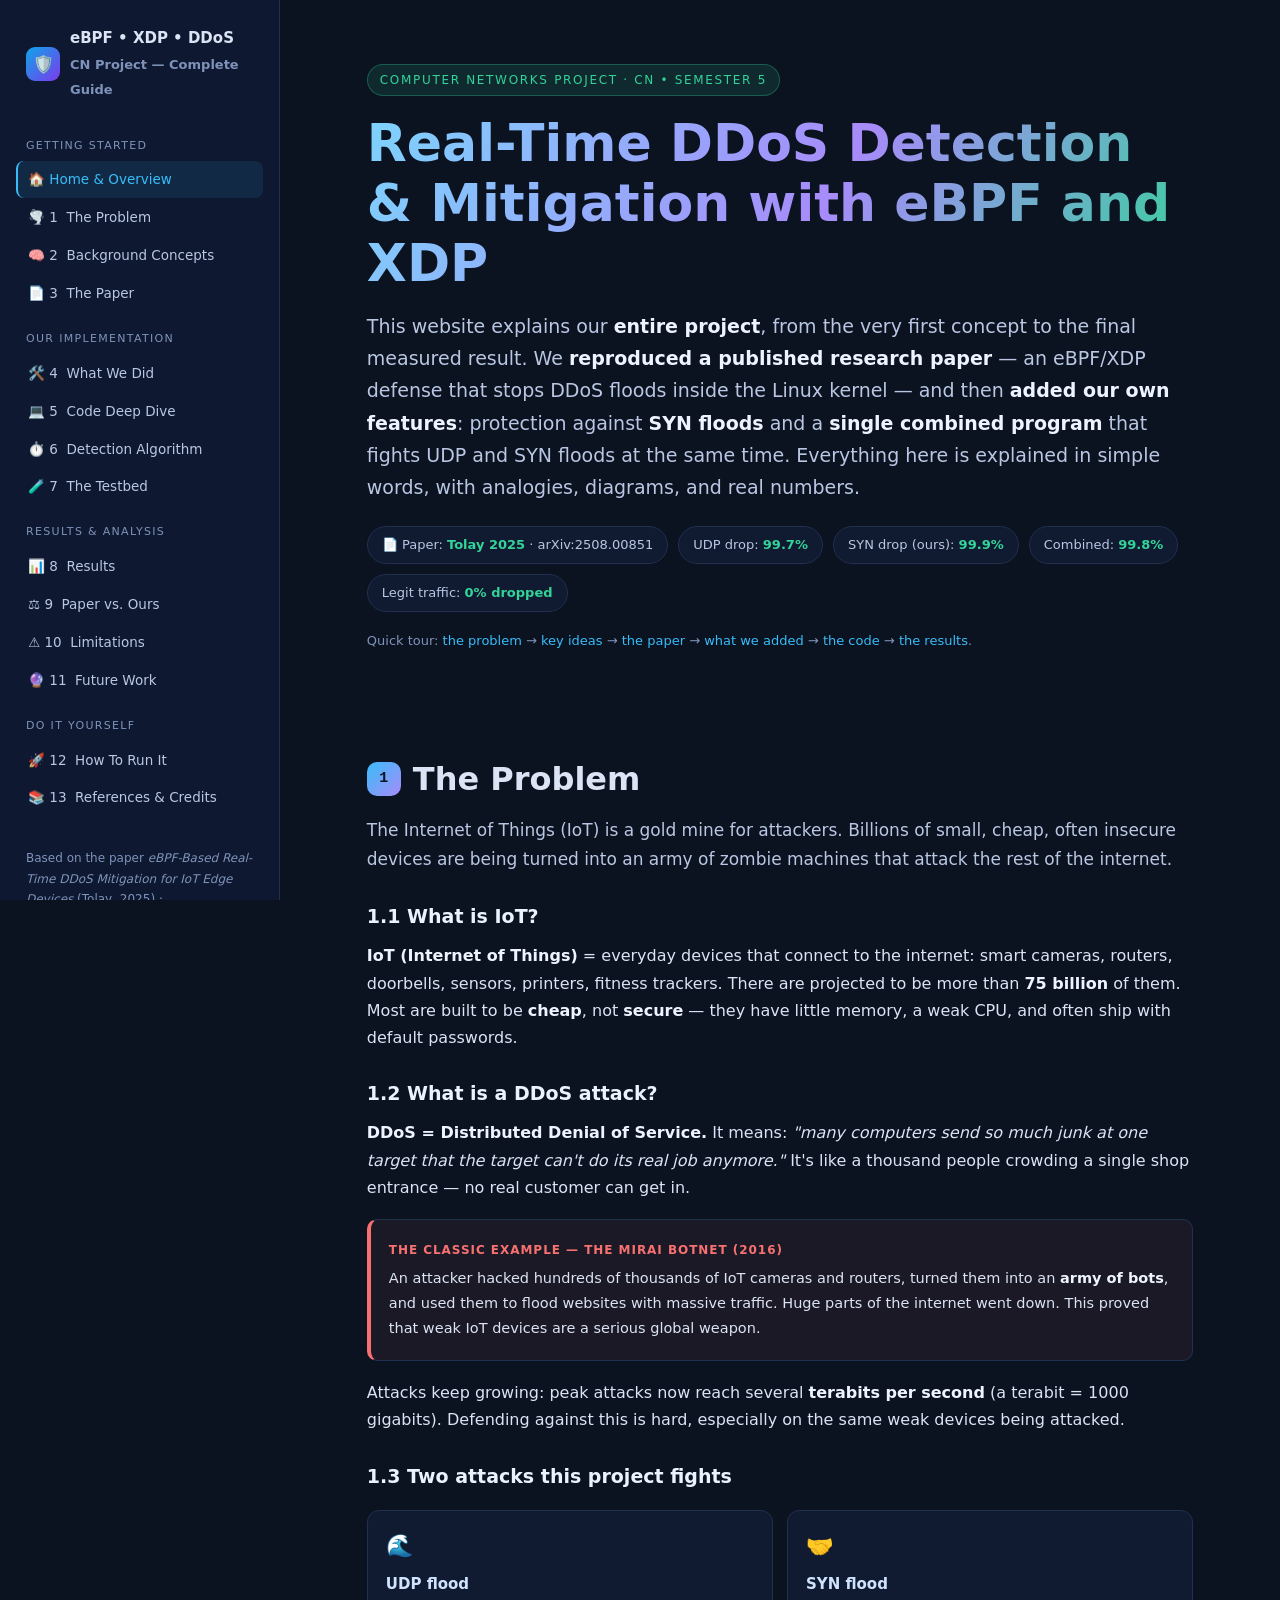
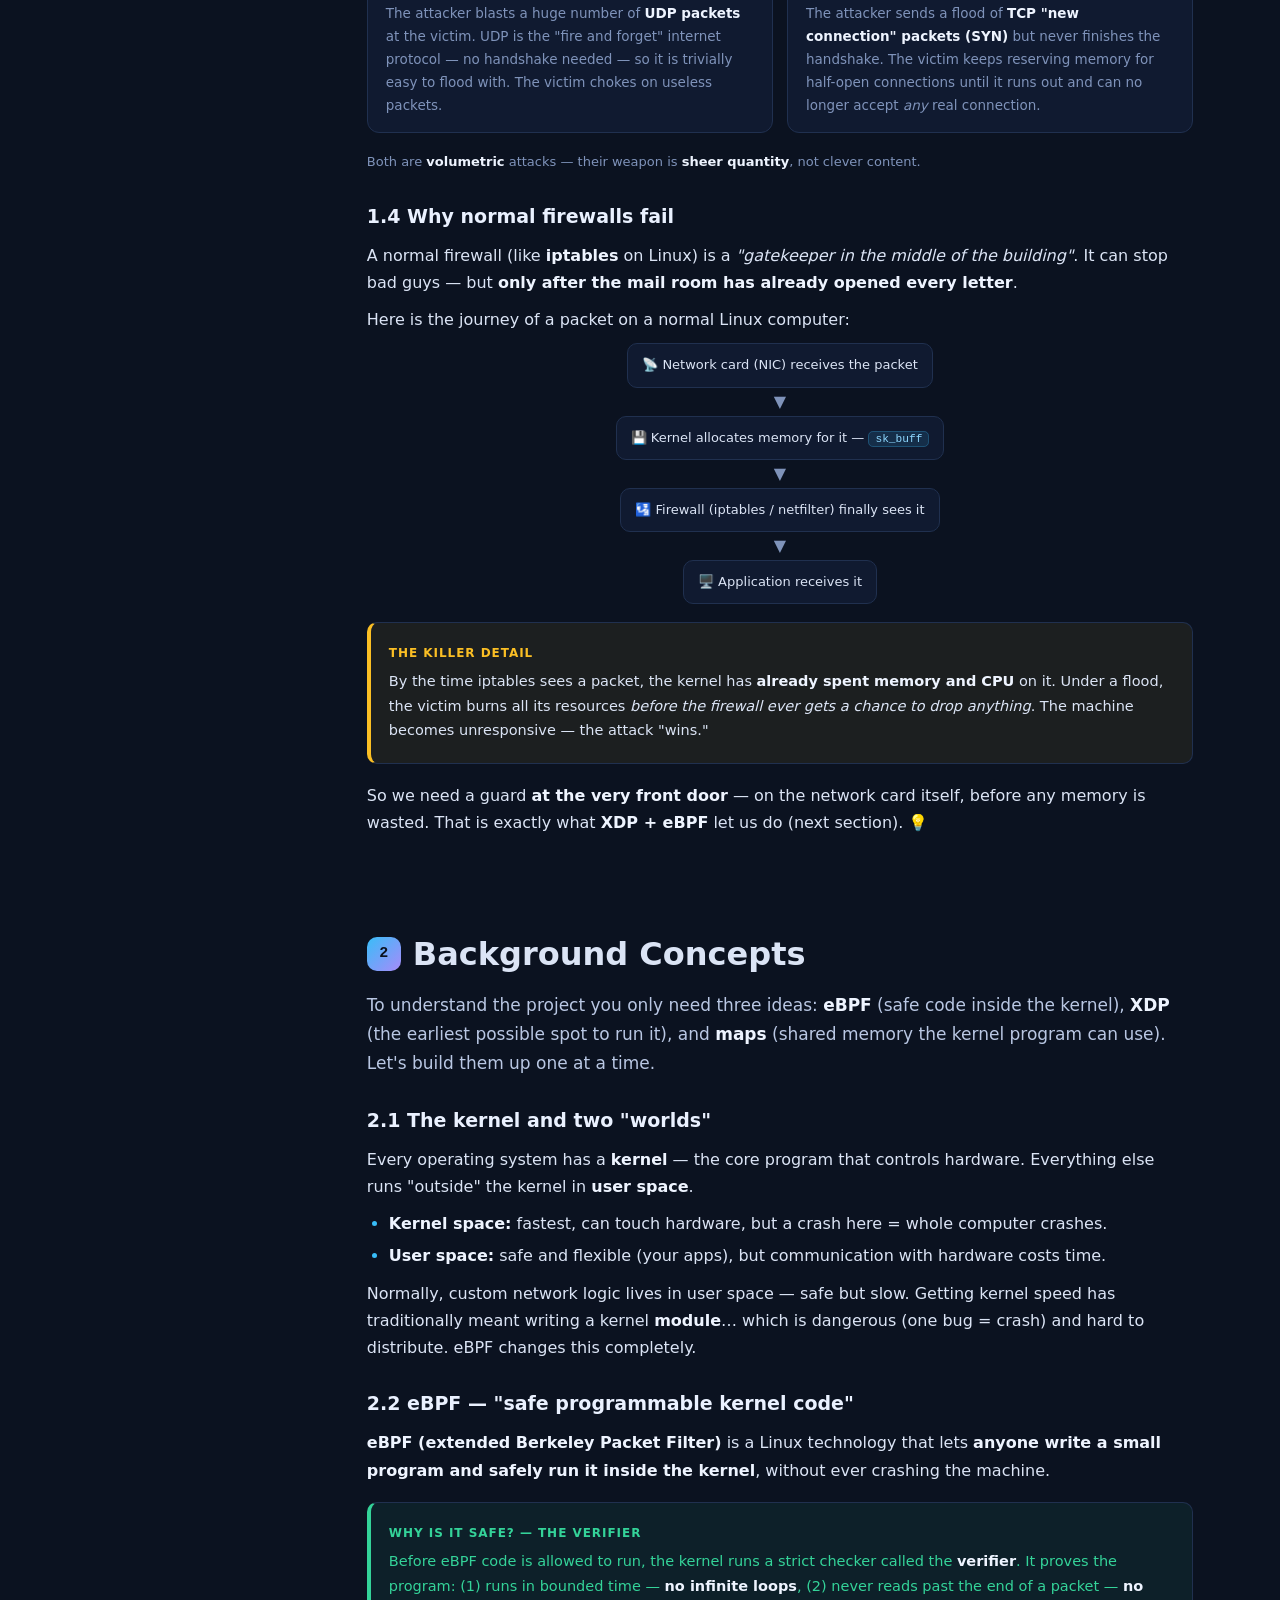
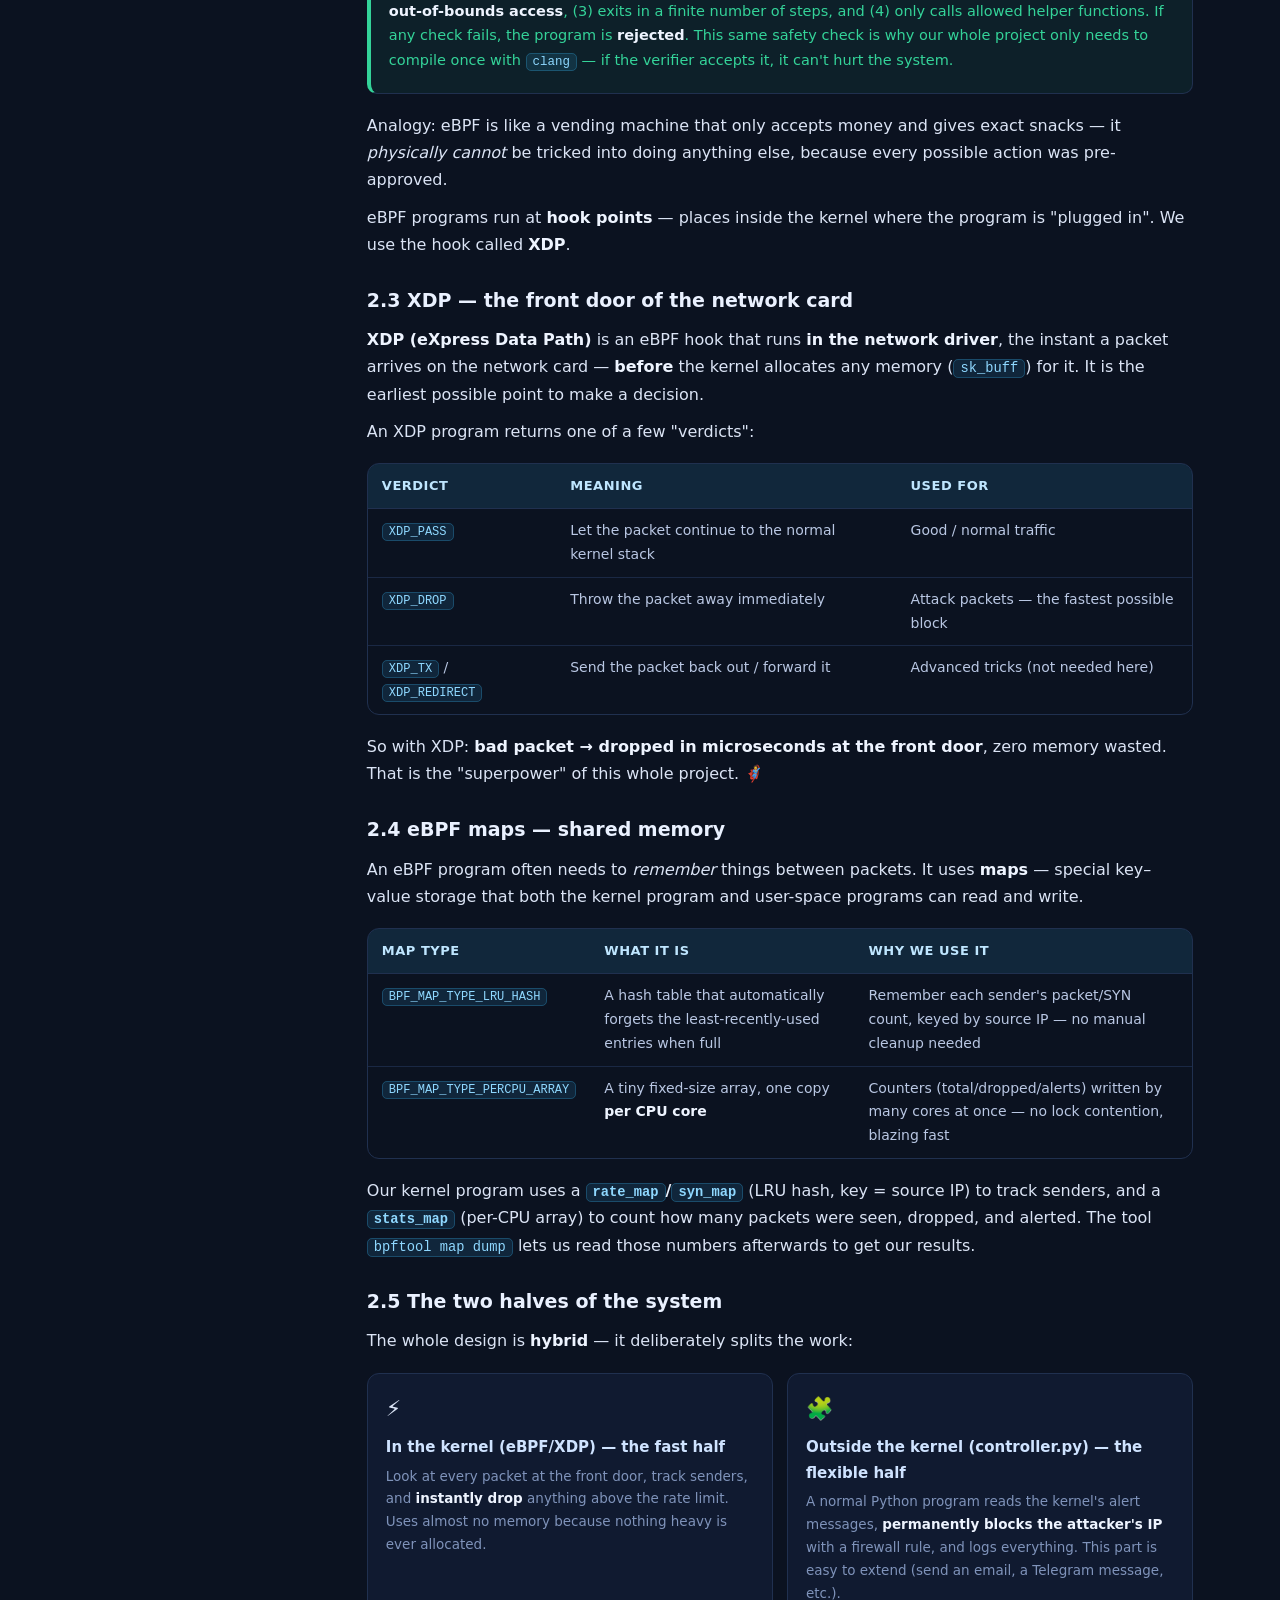
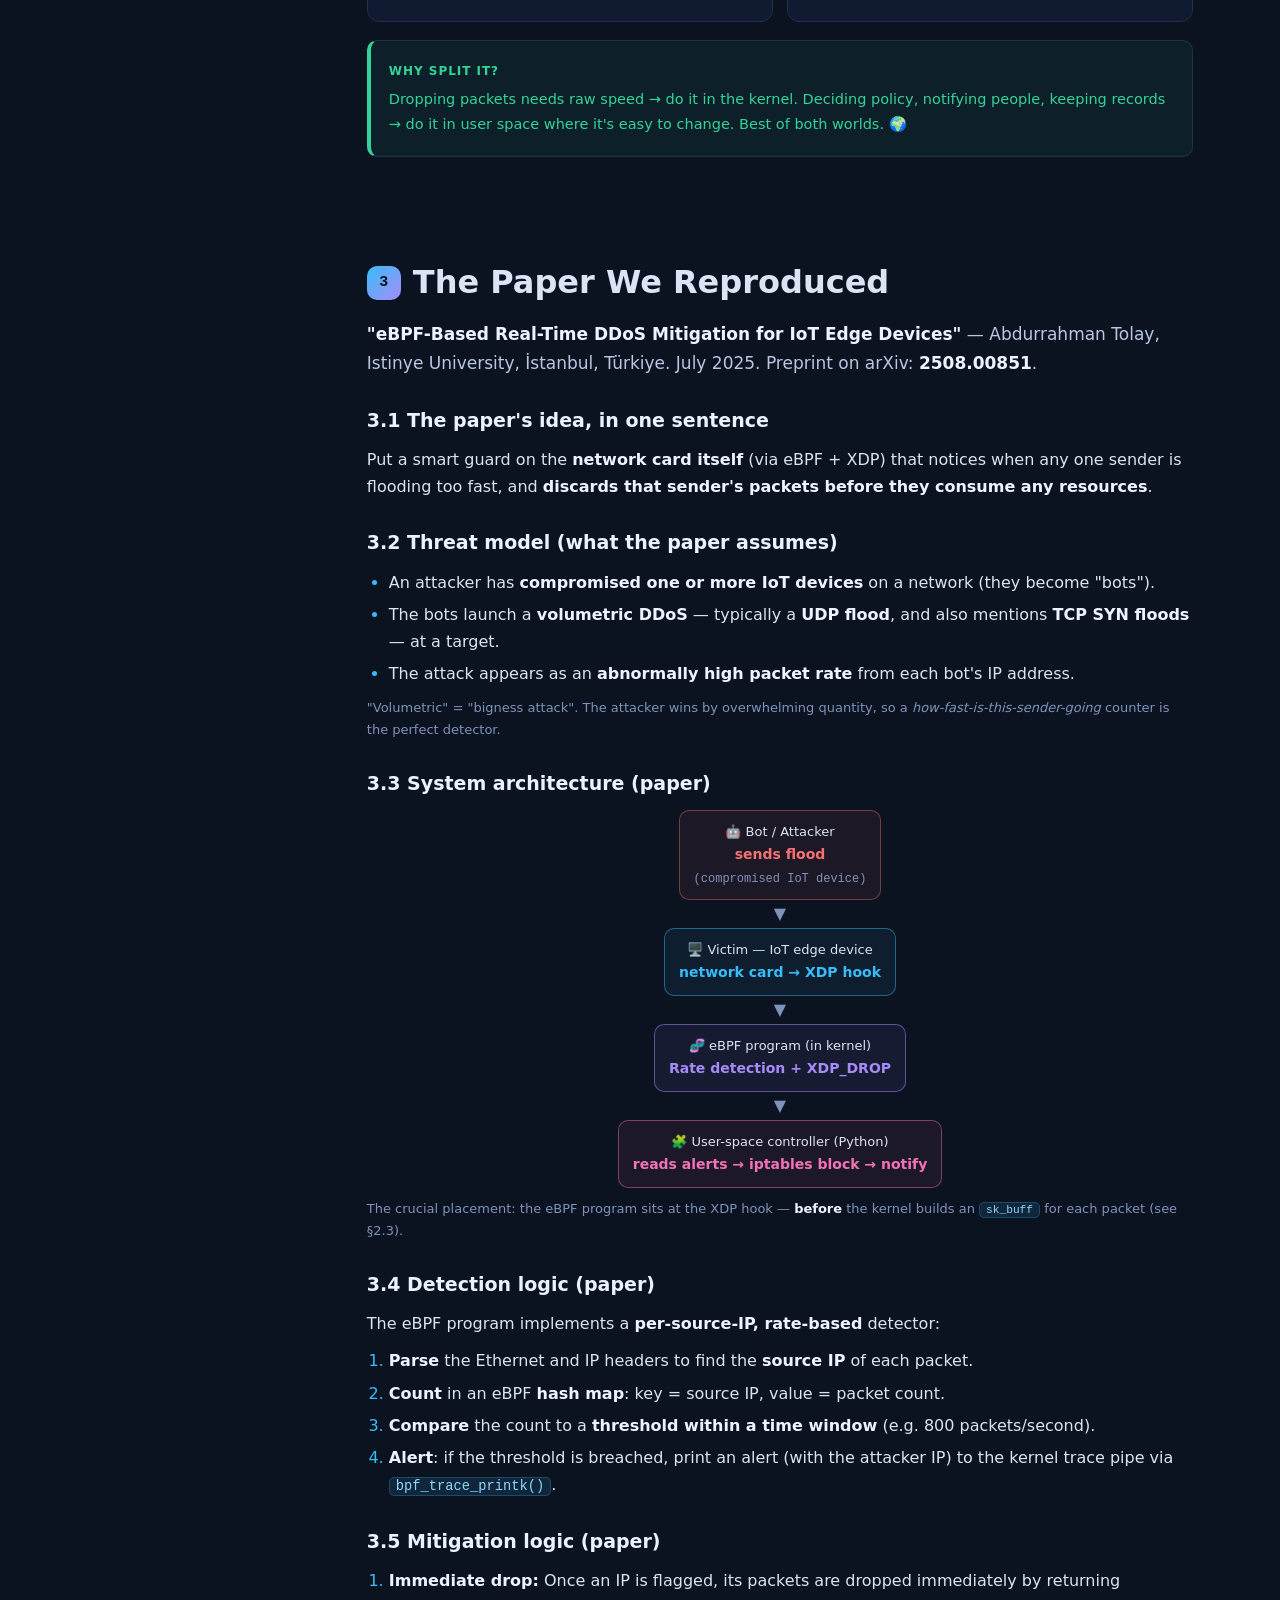
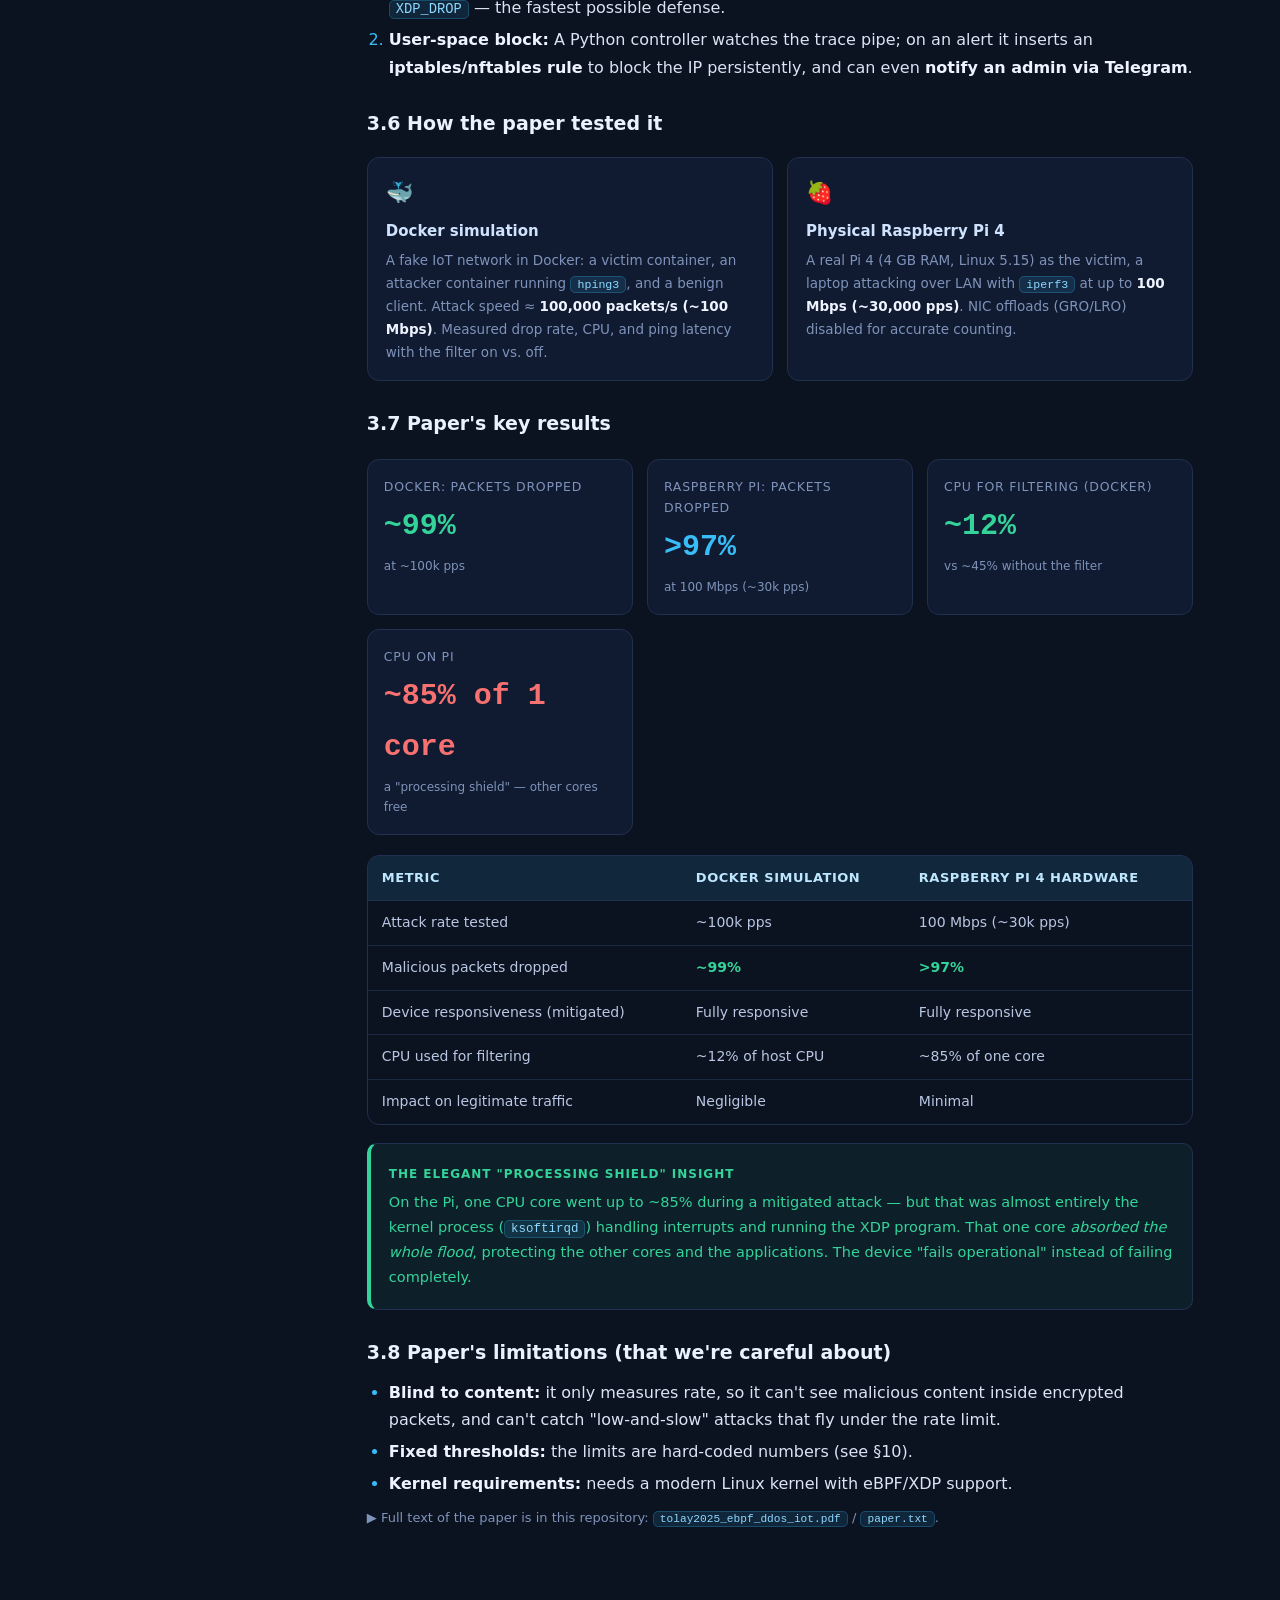
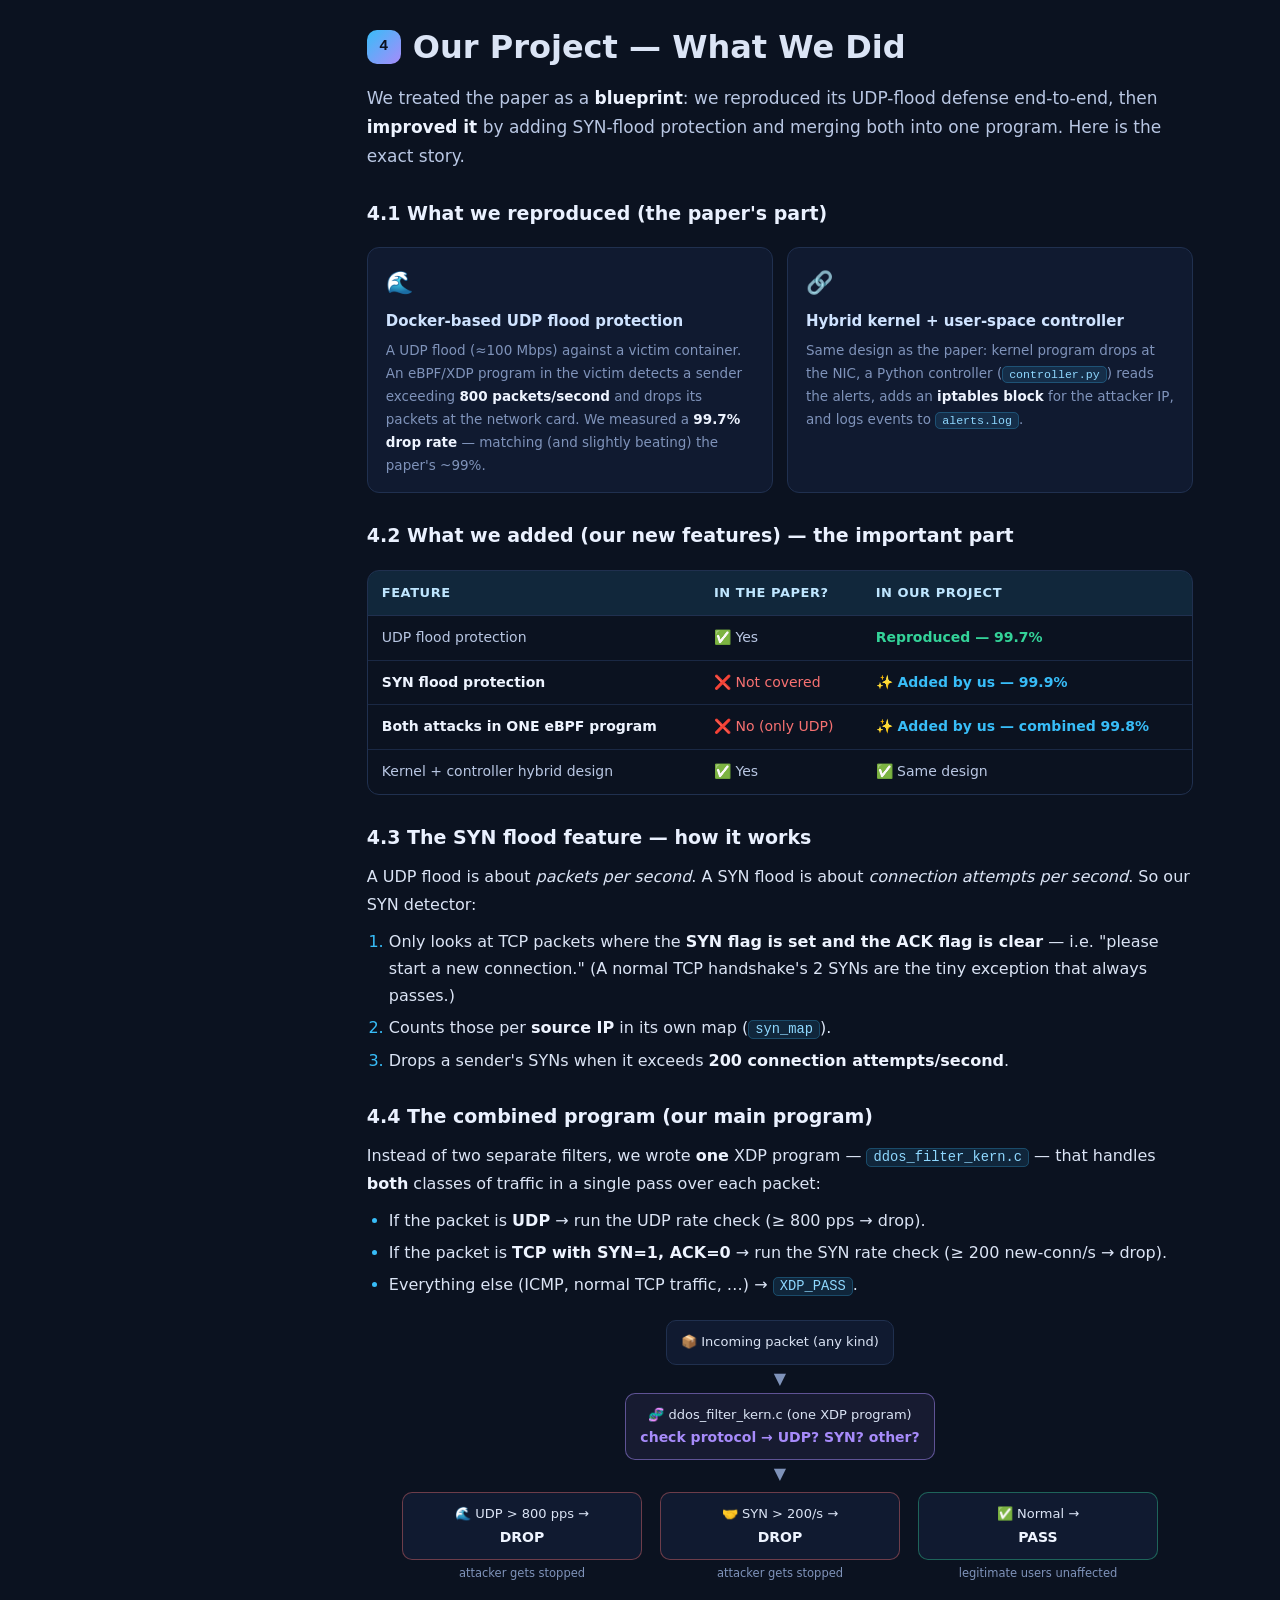
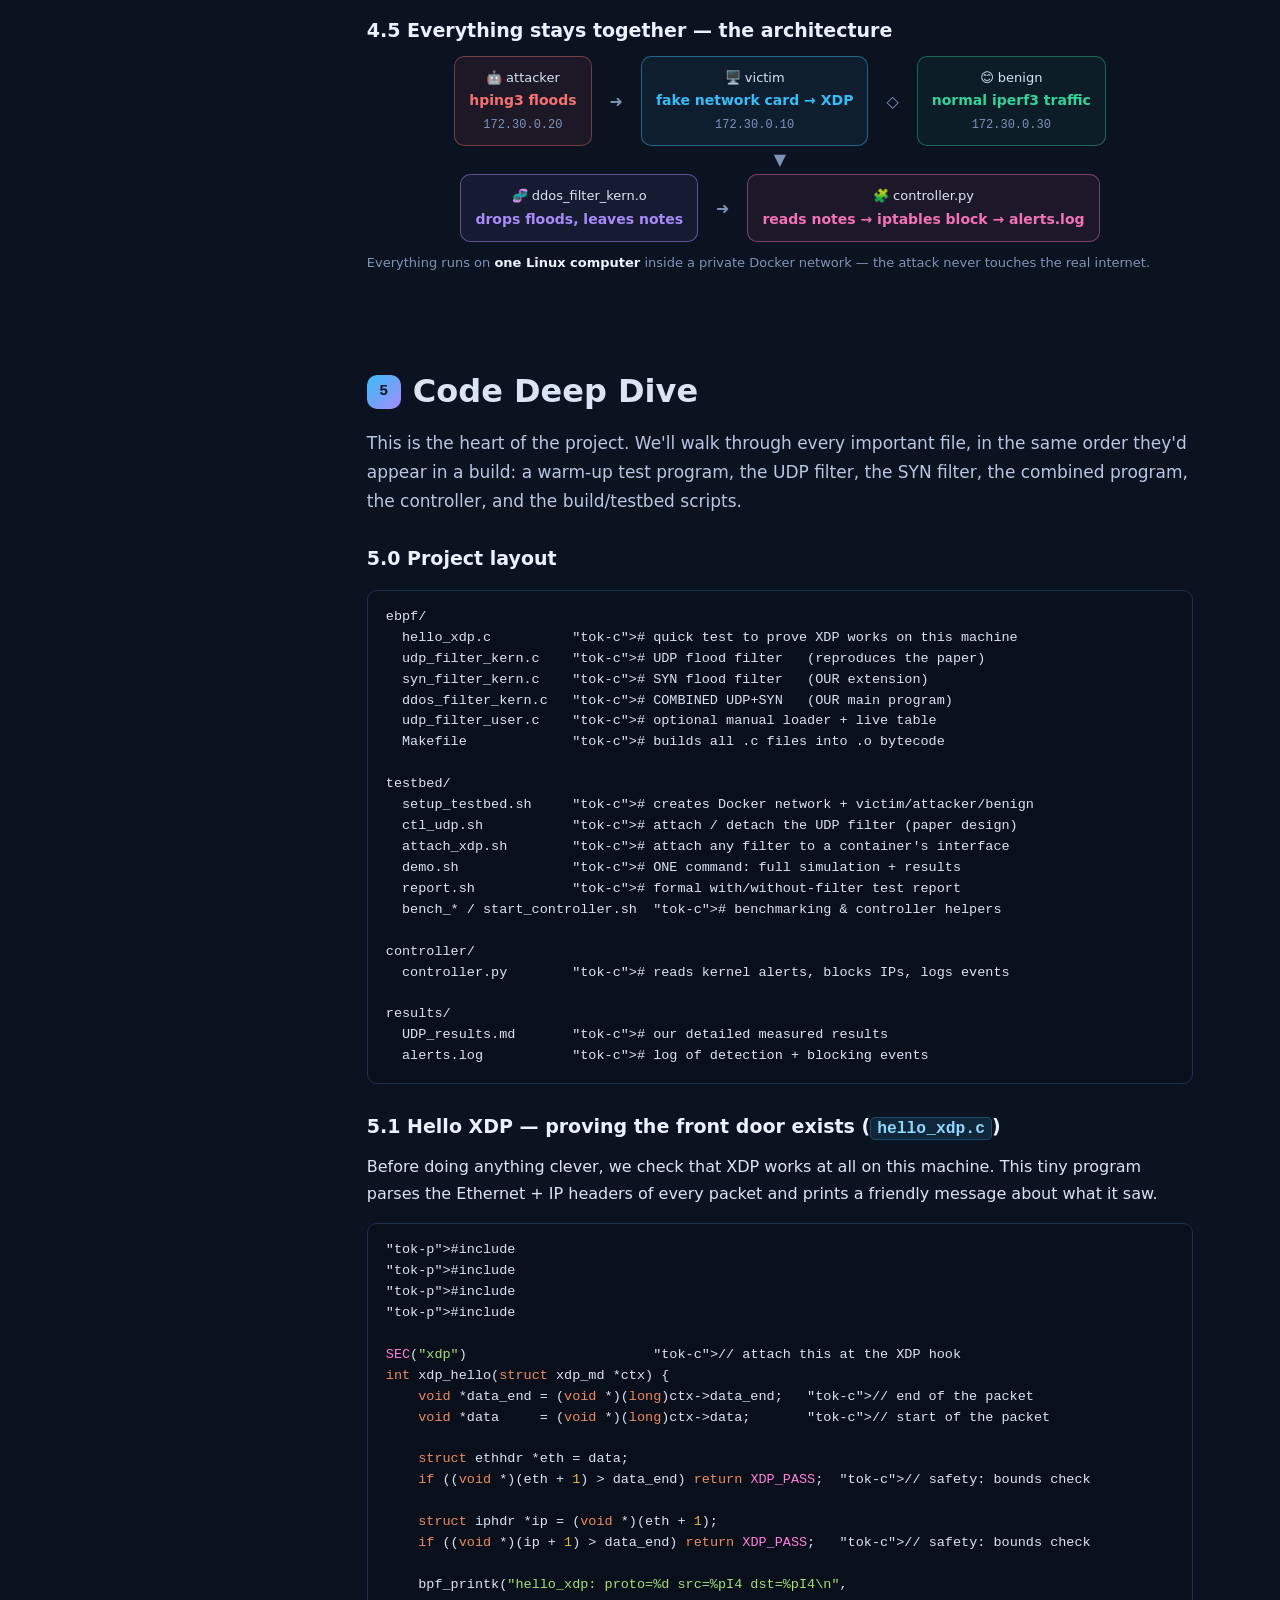
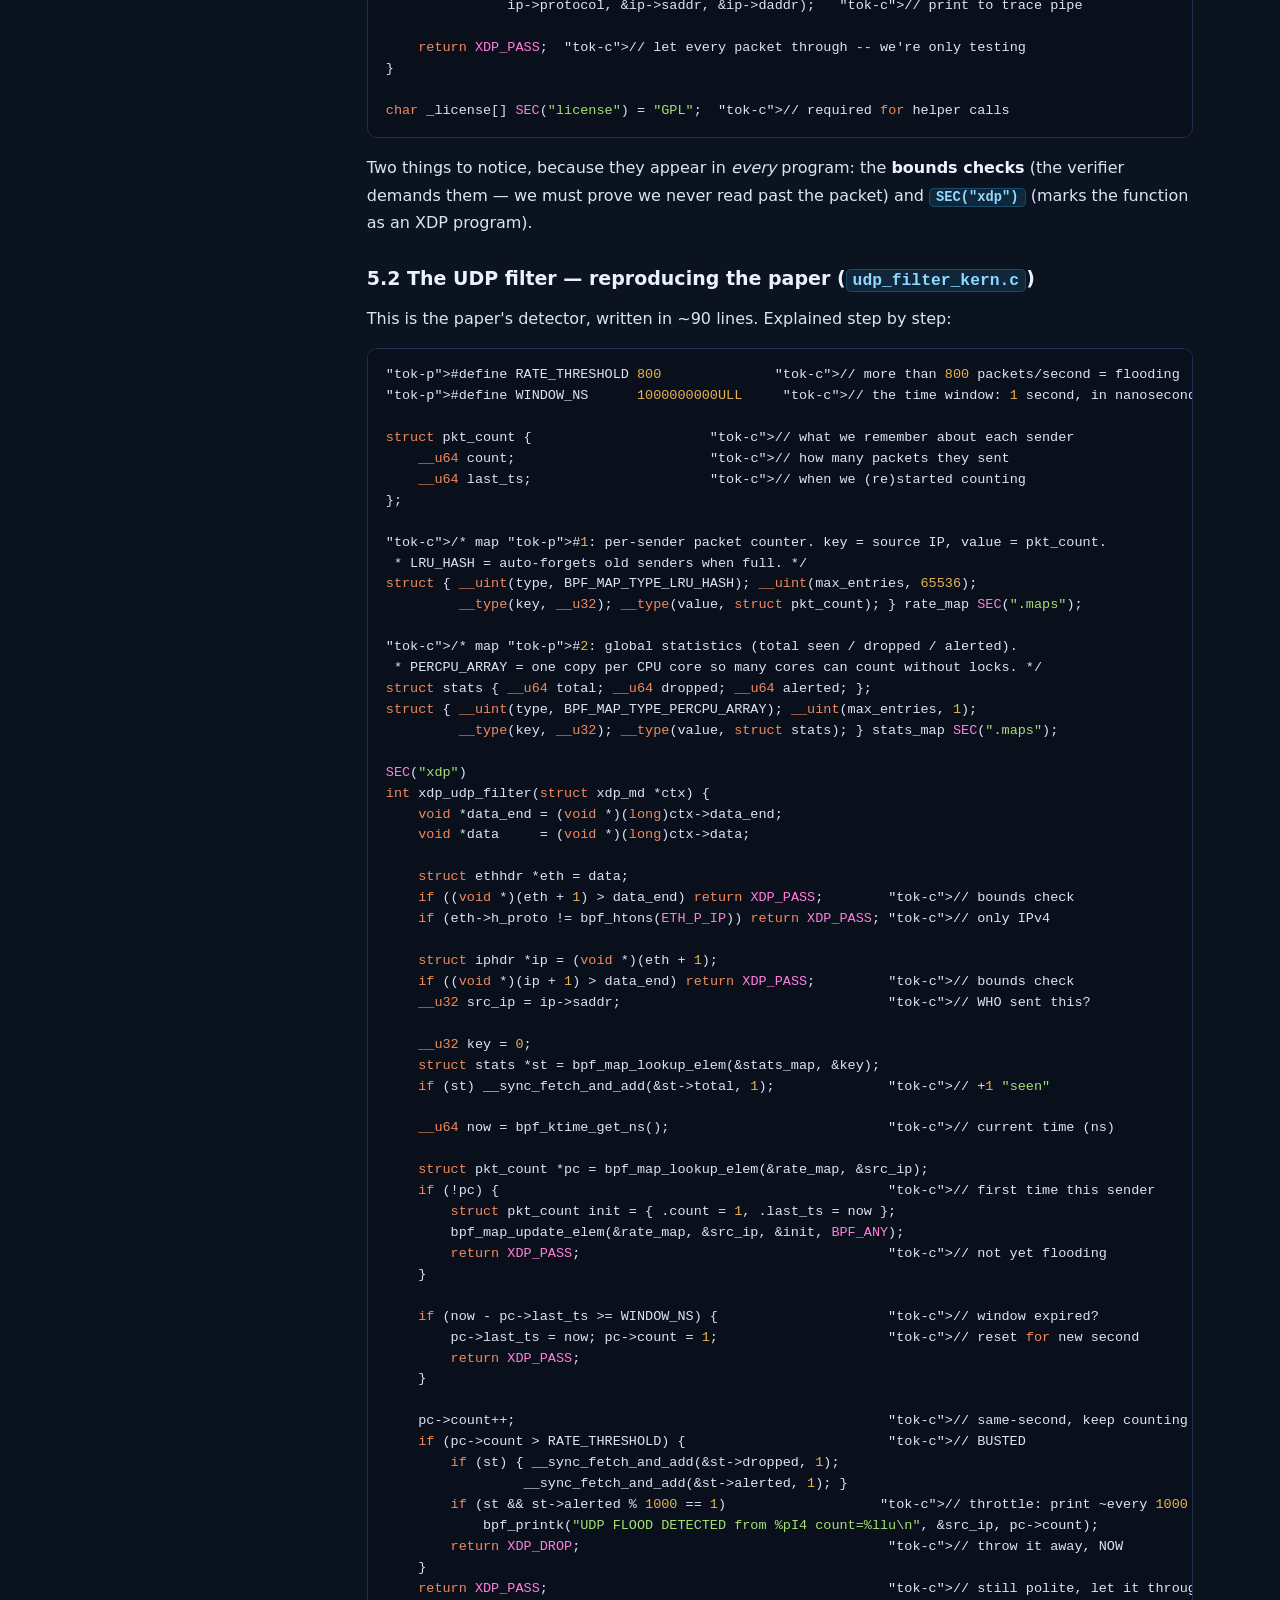
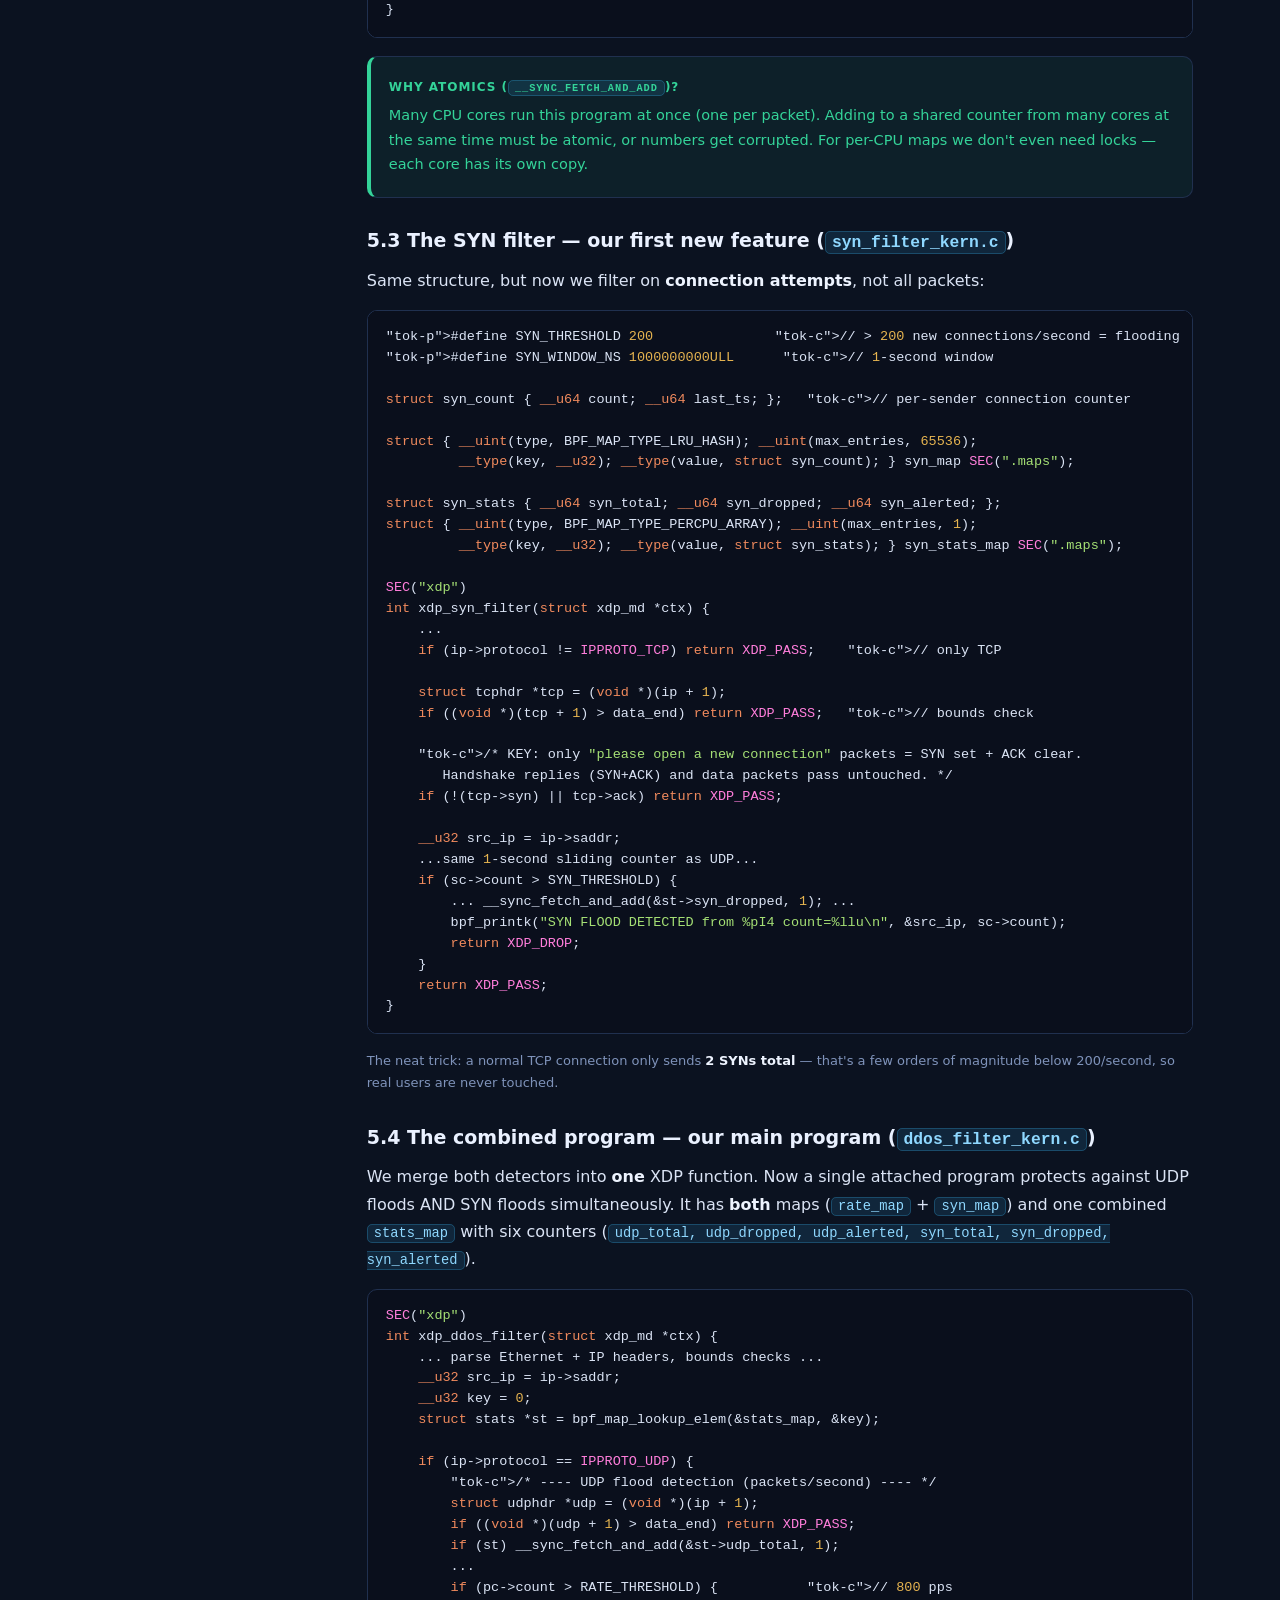
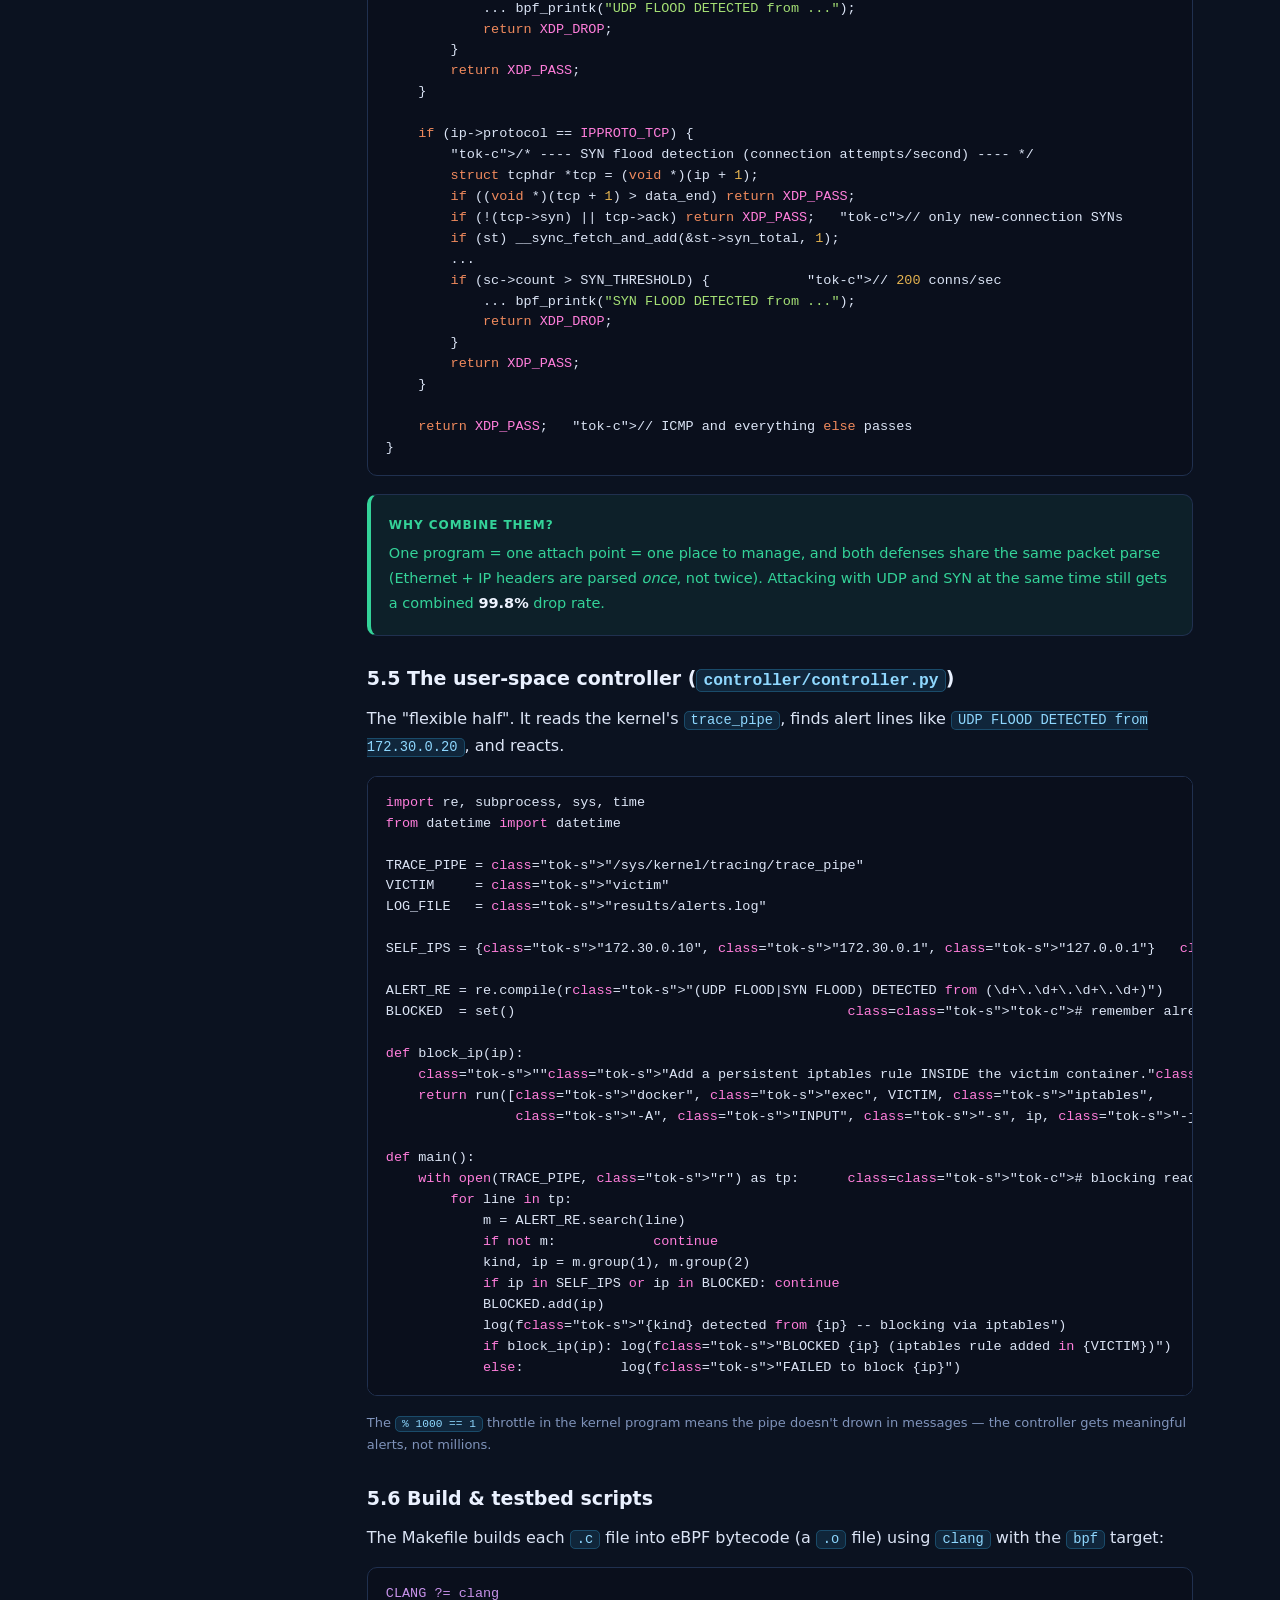
==== website/index.html @ b286d23b "Add complete project explanation website Static single-page site (website/) covering the paper (Tola" ====
<!DOCTYPE html>
<html lang="en">
<head>
<meta charset="UTF-8" />
<meta name="viewport" content="width=device-width, initial-scale=1.0" />
<title>eBPF/XDP Real-Time DDoS Detection &amp; Mitigation — Complete Project Guide</title>
<meta name="description" content="A complete, beginner-friendly guide to the eBPF/XDP DDoS mitigation project: the paper we reproduced (Tolay et al. 2025), the SYN-flood features we added, the code, the testbed, the results, and how to run it." />
<link rel="stylesheet" href="style.css" />
</head>
<body>

<div class="progress" id="progress"></div>
<button class="burger-btn" id="burger" aria-label="Toggle navigation">☰</button>

<div class="wrapper">

  <!-- ======================= SIDEBAR ======================= -->
  <aside class="sidebar" id="sidebar">
    <div class="brand">
      <span class="logo">🛡️</span>
      <span>eBPF • XDP • DDoS<br /><span class="small">CN Project — Complete Guide</span></span>
    </div>

    <div class="nav-group">Getting started</div>
    <nav>
      <a href="#home">🏠 Home &amp; Overview</a>
      <a href="#problem">🌪️ 1 &nbsp;The Problem</a>
      <a href="#concepts">🧠 2 &nbsp;Background Concepts</a>
      <a href="#paper">📄 3 &nbsp;The Paper</a>
    </nav>

    <div class="nav-group">Our implementation</div>
    <nav>
      <a href="#our-project">🛠️ 4 &nbsp;What We Did</a>
      <a href="#code">💻 5 &nbsp;Code Deep Dive</a>
      <a href="#algorithm">⏱️ 6 &nbsp;Detection Algorithm</a>
      <a href="#testbed">🧪 7 &nbsp;The Testbed</a>
    </nav>

    <div class="nav-group">Results &amp; analysis</div>
    <nav>
      <a href="#results">📊 8 &nbsp;Results</a>
      <a href="#comparison">⚖️ 9 &nbsp;Paper vs. Ours</a>
      <a href="#limits">⚠️ 10 &nbsp;Limitations</a>
      <a href="#future">🔮 11 &nbsp;Future Work</a>
    </nav>

    <div class="nav-group">Do it yourself</div>
    <nav>
      <a href="#howto">🚀 12 &nbsp;How To Run It</a>
      <a href="#references">📚 13 &nbsp;References &amp; Credits</a>
    </nav>

    <div class="foot">
      Based on the paper <i>eBPF-Based Real-Time DDoS Mitigation for IoT Edge Devices</i> (Tolay, 2025) ·
      arXiv:2508.00851
    </div>
  </aside>

  <!-- ======================= CONTENT ======================= -->
  <main class="content">

    <!-- ===================== HOME ===================== -->
    <section id="home" class="hero">
      <span class="kicker">Computer Networks Project · CN • Semester 5</span>
      <h1>Real-Time DDoS Detection &amp; Mitigation with eBPF and XDP</h1>
      <p class="sub">
        This website explains our <b>entire project</b>, from the very first concept to the final measured
        result. We <b>reproduced a published research paper</b> — an eBPF/XDP defense that stops DDoS
        floods inside the Linux kernel — and then <b>added our own features</b>: protection against
        <b>SYN floods</b> and a <b>single combined program</b> that fights UDP and SYN floods at the same time.
        Everything here is explained in simple words, with analogies, diagrams, and real numbers.
      </p>
      <div class="badges">
        <span class="badge">📄 Paper: <b>Tolay 2025</b> · arXiv:2508.00851</span>
        <span class="badge">UDP drop: <b>99.7%</b></span>
        <span class="badge">SYN drop (ours): <b>99.9%</b></span>
        <span class="badge">Combined: <b>99.8%</b></span>
        <span class="badge">Legit traffic: <b>0% dropped</b></span>
      </div>
      <p class="small" style="margin-top:18px">
        Quick tour: <a href="#problem">the problem</a> → <a href="#concepts">key ideas</a> →
        <a href="#paper">the paper</a> → <a href="#our-project">what we added</a> →
        <a href="#code">the code</a> → <a href="#results">the results</a>.
      </p>
    </section>

    <!-- ===================== 1. THE PROBLEM ===================== -->
    <section id="problem">
      <h2><span class="num">1</span> The Problem</h2>
      <p class="lead">
        The Internet of Things (IoT) is a gold mine for attackers. Billions of small, cheap, often insecure
        devices are being turned into an army of zombie machines that attack the rest of the internet.
      </p>

      <h3>1.1 What is IoT?</h3>
      <p>
        <b>IoT (Internet of Things)</b> = everyday devices that connect to the internet: smart cameras,
        routers, doorbells, sensors, printers, fitness trackers. There are projected to be more than
        <b>75&nbsp;billion</b> of them. Most are built to be <b>cheap</b>, not <b>secure</b> — they have
        little memory, a weak CPU, and often ship with default passwords.
      </p>

      <h3>1.2 What is a DDoS attack?</h3>
      <p>
        <b>DDoS = Distributed Denial of Service.</b> It means: <i>"many computers send so much junk at one
        target that the target can't do its real job anymore."</i> It's like a thousand people crowding a
        single shop entrance — no real customer can get in.
      </p>
      <div class="callout danger">
        <p class="tag"><span>The classic example — the Mirai botnet (2016)</span></p>
        <p>
          An attacker hacked hundreds of thousands of IoT cameras and routers, turned them into an
          <b>army of bots</b>, and used them to flood websites with massive traffic. Huge parts of the
          internet went down. This proved that weak IoT devices are a serious global weapon.
        </p>
      </div>
      <p>
        Attacks keep growing: peak attacks now reach several <b>terabits per second</b> (a terabit =
        1000 gigabits). Defending against this is hard, especially on the same weak devices being attacked.
      </p>

      <h3>1.3 Two attacks this project fights</h3>
      <div class="cards">
        <div class="card">
          <div class="icon">🌊</div>
          <h4>UDP flood</h4>
          <p>
            The attacker blasts a huge number of <b>UDP packets</b> at the victim. UDP is the "fire and
            forget" internet protocol — no handshake needed — so it is trivially easy to flood with.
            The victim chokes on useless packets.
          </p>
        </div>
        <div class="card">
          <div class="icon">🤝</div>
          <h4>SYN flood</h4>
          <p>
            The attacker sends a flood of <b>TCP "new connection" packets (SYN)</b> but never finishes the
            handshake. The victim keeps reserving memory for half-open connections until it runs out and
            can no longer accept <i>any</i> real connection.
          </p>
        </div>
      </div>
      <p class="small">
        Both are <b>volumetric</b> attacks — their weapon is <b>sheer quantity</b>, not clever content.
      </p>

      <h3>1.4 Why normal firewalls fail</h3>
      <p>
        A normal firewall (like <b>iptables</b> on Linux) is a <i>"gatekeeper in the middle of the building"</i>.
        It can stop bad guys — but <b>only after the mail room has already opened every letter</b>.
      </p>
      <p>
        Here is the journey of a packet on a normal Linux computer:
      </p>
      <div class="flow">
        <div class="flow-row"><div class="node">📡 Network card (NIC) receives the packet</div></div>
        <div class="arrow-down">▼</div>
        <div class="flow-row"><div class="node">💾 Kernel allocates memory for it — <span class="inline-code">sk_buff</span></div></div>
        <div class="arrow-down">▼</div>
        <div class="flow-row"><div class="node">🛂 Firewall (iptables / netfilter) finally sees it</div></div>
        <div class="arrow-down">▼</div>
        <div class="flow-row"><div class="node">🖥️ Application receives it</div></div>
      </div>
      <div class="callout warn">
        <p class="tag"><span>The killer detail</span></p>
        <p>
          By the time iptables sees a packet, the kernel has <b>already spent memory and CPU</b> on it.
          Under a flood, the victim burns all its resources <i>before the firewall ever gets a chance to
          drop anything</i>. The machine becomes unresponsive — the attack "wins."
        </p>
      </div>
      <p>
        So we need a guard <b>at the very front door</b> — on the network card itself, before any memory is
        wasted. That is exactly what <b>XDP + eBPF</b> let us do (next section). 💡
      </p>
    </section>

    <!-- ===================== 2. CONCEPTS ===================== -->
    <section id="concepts">
      <h2><span class="num">2</span> Background Concepts</h2>
      <p class="lead">
        To understand the project you only need three ideas: <b>eBPF</b> (safe code inside the kernel),
        <b>XDP</b> (the earliest possible spot to run it), and <b>maps</b> (shared memory the kernel program
        can use). Let's build them up one at a time.
      </p>

      <h3>2.1 The kernel and two "worlds"</h3>
      <p>
        Every operating system has a <b>kernel</b> — the core program that controls hardware. Everything
        else runs "outside" the kernel in <b>user space</b>.
      </p>
      <ul>
        <li><b>Kernel space:</b> fastest, can touch hardware, but a crash here = whole computer crashes.</li>
        <li><b>User space:</b> safe and flexible (your apps), but communication with hardware costs time.</li>
      </ul>
      <p>
        Normally, custom network logic lives in user space — safe but slow. Getting kernel speed has
        traditionally meant writing a kernel <b>module</b>… which is dangerous (one bug = crash) and hard to
        distribute. eBPF changes this completely.
      </p>

      <h3>2.2 eBPF — "safe programmable kernel code"</h3>
      <p>
        <b>eBPF (extended Berkeley Packet Filter)</b> is a Linux technology that lets <b>anyone write a small
        program and safely run it inside the kernel</b>, without ever crashing the machine.
      </p>
      <div class="callout good">
        <p class="tag"><span>Why is it safe? — The Verifier</span></p>
        <p>
          Before eBPF code is allowed to run, the kernel runs a strict checker called the <b>verifier</b>.
          It proves the program: (1) runs in bounded time — <b>no infinite loops</b>, (2) never reads past
          the end of a packet — <b>no out-of-bounds access</b>, (3) exits in a finite number of steps, and
          (4) only calls allowed helper functions. If any check fails, the program is <b>rejected</b>.
          This same safety check is why our whole project only needs to compile once with <span class="inline-code">clang</span>
          — if the verifier accepts it, it can't hurt the system.
        </p>
      </div>
      <p>Analogy: eBPF is like a vending machine that only accepts money and gives exact snacks — it <i>physically cannot</i> be tricked into doing anything else, because every possible action was pre-approved.</p>
      <p>
        eBPF programs run at <b>hook points</b> — places inside the kernel where the program is "plugged in".
        We use the hook called <b>XDP</b>.
      </p>

      <h3>2.3 XDP — the front door of the network card</h3>
      <p>
        <b>XDP (eXpress Data Path)</b> is an eBPF hook that runs <b>in the network driver</b>, the instant a
        packet arrives on the network card — <b>before</b> the kernel allocates any memory (<span class="inline-code">sk_buff</span>)
        for it. It is the earliest possible point to make a decision.
      </p>
      <p>An XDP program returns one of a few "verdicts":</p>
      <div class="table-wrap">
        <table>
          <thead><tr><th>Verdict</th><th>Meaning</th><th>Used for</th></tr></thead>
          <tbody>
            <tr><td><span class="inline-code">XDP_PASS</span></td><td>Let the packet continue to the normal kernel stack</td><td>Good / normal traffic</td></tr>
            <tr><td><span class="inline-code">XDP_DROP</span></td><td>Throw the packet away immediately</td><td>Attack packets — the fastest possible block</td></tr>
            <tr><td><span class="inline-code">XDP_TX</span> / <span class="inline-code">XDP_REDIRECT</span></td><td>Send the packet back out / forward it</td><td>Advanced tricks (not needed here)</td></tr>
          </tbody>
        </table>
      </div>
      <p>
        So with XDP: <b>bad packet → dropped in microseconds at the front door</b>, zero memory wasted. That
        is the "superpower" of this whole project. 🦸
      </p>

      <h3>2.4 eBPF maps — shared memory</h3>
      <p>
        An eBPF program often needs to <i>remember</i> things between packets. It uses <b>maps</b> — special
        key–value storage that both the kernel program and user-space programs can read and write.
      </p>
      <div class="table-wrap">
        <table>
          <thead><tr><th>Map type</th><th>What it is</th><th>Why we use it</th></tr></thead>
          <tbody>
            <tr>
              <td><span class="inline-code">BPF_MAP_TYPE_LRU_HASH</span></td>
              <td>A hash table that automatically forgets the least-recently-used entries when full</td>
              <td>Remember each sender's packet/SYN count, keyed by source IP — no manual cleanup needed</td>
            </tr>
            <tr>
              <td><span class="inline-code">BPF_MAP_TYPE_PERCPU_ARRAY</span></td>
              <td>A tiny fixed-size array, one copy <b>per CPU core</b></td>
              <td>Counters (total/dropped/alerts) written by many cores at once — no lock contention, blazing fast</td>
            </tr>
          </tbody>
        </table>
      </div>
      <p>
        Our kernel program uses a <b><span class="inline-code">rate_map</span>/<span class="inline-code">syn_map</span></b>
        (LRU hash, key = source IP) to track senders, and a <b><span class="inline-code">stats_map</span></b>
        (per-CPU array) to count how many packets were seen, dropped, and alerted. The tool
        <span class="inline-code">bpftool map dump</span> lets us read those numbers afterwards to get our results.
      </p>

      <h3>2.5 The two halves of the system</h3>
      <p>The whole design is <b>hybrid</b> — it deliberately splits the work:</p>
      <div class="cards">
        <div class="card">
          <div class="icon">⚡</div>
          <h4>In the kernel (eBPF/XDP) — the fast half</h4>
          <p>
            Look at every packet at the front door, track senders, and <b>instantly drop</b> anything above
            the rate limit. Uses almost no memory because nothing heavy is ever allocated.
          </p>
        </div>
        <div class="card">
          <div class="icon">🧩</div>
          <h4>Outside the kernel (controller.py) — the flexible half</h4>
          <p>
            A normal Python program reads the kernel's alert messages, <b>permanently blocks the attacker's
            IP</b> with a firewall rule, and logs everything. This part is easy to extend (send an email,
            a Telegram message, etc.).
          </p>
        </div>
      </div>
      <div class="callout good">
        <p class="tag"><span>Why split it?</span></p>
        <p>
          Dropping packets needs raw speed → do it in the kernel. Deciding policy, notifying people, keeping
          records → do it in user space where it's easy to change. Best of both worlds. 🌍
        </p>
      </div>
    </section>

    <!-- ===================== 3. THE PAPER ===================== -->
    <section id="paper">
      <h2><span class="num">3</span> The Paper We Reproduced</h2>
      <p class="lead">
        <b>"eBPF-Based Real-Time DDoS Mitigation for IoT Edge Devices"</b> — Abdurrahman Tolay,
        Istinye University, İstanbul, Türkiye. July 2025. Preprint on arXiv: <b>2508.00851</b>.
      </p>

      <h3>3.1 The paper's idea, in one sentence</h3>
      <p>
        Put a smart guard on the <b>network card itself</b> (via eBPF + XDP) that notices when any one
        sender is flooding too fast, and <b>discards that sender's packets before they consume any resources</b>.
      </p>

      <h3>3.2 Threat model (what the paper assumes)</h3>
      <ul>
        <li>An attacker has <b>compromised one or more IoT devices</b> on a network (they become "bots").</li>
        <li>The bots launch a <b>volumetric DDoS</b> — typically a <b>UDP flood</b>, and also mentions
          <b>TCP SYN floods</b> — at a target.</li>
        <li>The attack appears as an <b>abnormally high packet rate</b> from each bot's IP address.</li>
      </ul>
      <p class="small">
        "Volumetric" = "bigness attack". The attacker wins by overwhelming quantity, so a
        <i>how-fast-is-this-sender-going</i> counter is the perfect detector.
      </p>

      <h3>3.3 System architecture (paper)</h3>
      <div class="flow">
        <div class="flow-row"><div class="node attacker">🤖 Bot / Attacker<b>sends flood</b><span class="ip">(compromised IoT device)</span></div></div>
        <div class="arrow-down">▼</div>
        <div class="flow-row"><div class="node victim">🖥️ Victim — IoT edge device<b>network card → XDP hook</b></div></div>
        <div class="arrow-down">▼</div>
        <div class="flow-row"><div class="node filter">🧬 eBPF program (in kernel)<b>Rate detection + XDP_DROP</b></div></div>
        <div class="arrow-down">▼</div>
        <div class="flow-row">
          <div class="node controller">🧩 User-space controller (Python)<b>reads alerts → iptables block → notify</b></div>
        </div>
      </div>
      <p class="small">The crucial placement: the eBPF program sits at the XDP hook — <b>before</b> the kernel builds an <span class="inline-code">sk_buff</span> for each packet (see §2.3).</p>

      <h3>3.4 Detection logic (paper)</h3>
      <p>The eBPF program implements a <b>per-source-IP, rate-based</b> detector:</p>
      <ol>
        <li><b>Parse</b> the Ethernet and IP headers to find the <b>source IP</b> of each packet.</li>
        <li><b>Count</b> in an eBPF <b>hash map</b>: key = source IP, value = packet count.</li>
        <li><b>Compare</b> the count to a <b>threshold within a time window</b> (e.g. 800 packets/second).</li>
        <li><b>Alert</b>: if the threshold is breached, print an alert (with the attacker IP) to the kernel
          trace pipe via <span class="inline-code">bpf_trace_printk()</span>.</li>
      </ol>

      <h3>3.5 Mitigation logic (paper)</h3>
      <ol>
        <li><b>Immediate drop:</b> Once an IP is flagged, its packets are dropped immediately by returning
          <span class="inline-code">XDP_DROP</span> — the fastest possible defense.</li>
        <li><b>User-space block:</b> A Python controller watches the trace pipe; on an alert it inserts an
          <b>iptables/nftables rule</b> to block the IP persistently, and can even <b>notify an admin via Telegram</b>.</li>
      </ol>

      <h3>3.6 How the paper tested it</h3>
      <div class="cards">
        <div class="card">
          <div class="icon">🐳</div>
          <h4>Docker simulation</h4>
          <p>
            A fake IoT network in Docker: a victim container, an attacker container running
            <span class="inline-code">hping3</span>, and a benign client. Attack speed ≈ <b>100,000 packets/s
            (~100 Mbps)</b>. Measured drop rate, CPU, and ping latency with the filter on vs. off.
          </p>
        </div>
        <div class="card">
          <div class="icon">🍓</div>
          <h4>Physical Raspberry Pi 4</h4>
          <p>
            A real Pi 4 (4 GB RAM, Linux 5.15) as the victim, a laptop attacking over LAN with
            <span class="inline-code">iperf3</span> at up to <b>100 Mbps (~30,000 pps)</b>. NIC offloads
            (GRO/LRO) disabled for accurate counting.
          </p>
        </div>
      </div>

      <h3>3.7 Paper's key results</h3>
      <div class="kpis">
        <div class="kpi"><div class="label">Docker: packets dropped</div><div class="value">~99%</div><div class="note">at ~100k pps</div></div>
        <div class="kpi"><div class="label">Raspberry Pi: packets dropped</div><div class="value sky">&gt;97%</div><div class="note">at 100 Mbps (~30k pps)</div></div>
        <div class="kpi"><div class="label">CPU for filtering (Docker)</div><div class="value">~12%</div><div class="note">vs ~45% without the filter</div></div>
        <div class="kpi"><div class="label">CPU on Pi</div><div class="value red">~85% of 1 core</div><div class="note">a "processing shield" — other cores free</div></div>
      </div>
      <div class="table-wrap">
        <table>
          <thead><tr><th>Metric</th><th>Docker simulation</th><th>Raspberry Pi 4 hardware</th></tr></thead>
          <tbody>
            <tr><td>Attack rate tested</td><td>~100k pps</td><td>100 Mbps (~30k pps)</td></tr>
            <tr><td>Malicious packets dropped</td><td class="best">~99%</td><td class="best">&gt;97%</td></tr>
            <tr><td>Device responsiveness (mitigated)</td><td>Fully responsive</td><td>Fully responsive</td></tr>
            <tr><td>CPU used for filtering</td><td>~12% of host CPU</td><td>~85% of one core</td></tr>
            <tr><td>Impact on legitimate traffic</td><td>Negligible</td><td>Minimal</td></tr>
          </tbody>
        </table>
      </div>
      <div class="callout good">
        <p class="tag"><span>The elegant "processing shield" insight</span></p>
        <p>
          On the Pi, one CPU core went up to ~85% during a mitigated attack — but that was almost entirely
          the kernel process (<span class="inline-code">ksoftirqd</span>) handling interrupts and running the
          XDP program. That one core <i>absorbed the whole flood</i>, protecting the other cores and the
          applications. The device "fails operational" instead of failing completely.
        </p>
      </div>
      <h3>3.8 Paper's limitations (that we're careful about)</h3>
      <ul>
        <li><b>Blind to content:</b> it only measures rate, so it can't see malicious content inside encrypted packets, and can't catch "low-and-slow" attacks that fly under the rate limit.</li>
        <li><b>Fixed thresholds:</b> the limits are hard-coded numbers (see §10).</li>
        <li><b>Kernel requirements:</b> needs a modern Linux kernel with eBPF/XDP support.</li>
      </ul>
      <p class="small">
        ▶ Full text of the paper is in this repository: <span class="inline-code">tolay2025_ebpf_ddos_iot.pdf</span> / <span class="inline-code">paper.txt</span>.
      </p>
    </section>

    <!-- ===================== 4. OUR PROJECT ===================== -->
    <section id="our-project">
      <h2><span class="num">4</span> Our Project — What We Did</h2>
      <p class="lead">
        We treated the paper as a <b>blueprint</b>: we reproduced its UDP-flood defense end-to-end, then
        <b>improved it</b> by adding SYN-flood protection and merging both into one program. Here is the
        exact story.
      </p>

      <h3>4.1 What we reproduced (the paper's part)</h3>
      <div class="cards">
        <div class="card">
          <div class="icon">🌊</div>
          <h4>Docker-based UDP flood protection</h4>
          <p>
            A UDP flood (≈100 Mbps) against a victim container. An eBPF/XDP program in the victim detects a
            sender exceeding <b>800 packets/second</b> and drops its packets at the network card. We measured
            a <b>99.7% drop rate</b> — matching (and slightly beating) the paper's ~99%.
          </p>
        </div>
        <div class="card">
          <div class="icon">🔗</div>
          <h4>Hybrid kernel + user-space controller</h4>
          <p>
            Same design as the paper: kernel program drops at the NIC, a Python controller
            (<span class="inline-code">controller.py</span>) reads the alerts, adds an
            <b>iptables block</b> for the attacker IP, and logs events to <span class="inline-code">alerts.log</span>.
          </p>
        </div>
      </div>

      <h3>4.2 What we added (our new features) — the important part</h3>
      <div class="table-wrap">
        <table>
          <thead><tr><th>Feature</th><th>In the paper?</th><th>In our project</th></tr></thead>
          <tbody>
            <tr>
              <td>UDP flood protection</td>
              <td>✅ Yes</td>
              <td class="best">Reproduced — 99.7%</td>
            </tr>
            <tr>
              <td><b>SYN flood protection</b></td>
              <td class="color-red">❌ Not covered</td>
              <td class="new">✨ Added by us — 99.9%</td>
            </tr>
            <tr>
              <td><b>Both attacks in ONE eBPF program</b></td>
              <td class="color-red">❌ No (only UDP)</td>
              <td class="new">✨ Added by us — combined 99.8%</td>
            </tr>
            <tr>
              <td>Kernel + controller hybrid design</td>
              <td>✅ Yes</td>
              <td>✅ Same design</td>
            </tr>
          </tbody>
        </table>
      </div>

      <h3>4.3 The SYN flood feature — how it works</h3>
      <p>
        A UDP flood is about <i>packets per second</i>. A SYN flood is about <i>connection attempts per
        second</i>. So our SYN detector:
      </p>
      <ol>
        <li>Only looks at TCP packets where the <b>SYN flag is set and the ACK flag is clear</b> — i.e.
          "please start a new connection." (A normal TCP handshake's 2 SYNs are the tiny exception that
          always passes.)</li>
        <li>Counts those per <b>source IP</b> in its own map (<span class="inline-code">syn_map</span>).</li>
        <li>Drops a sender's SYNs when it exceeds <b>200 connection attempts/second</b>.</li>
      </ol>

      <h3>4.4 The combined program (our main program)</h3>
      <p>
        Instead of two separate filters, we wrote <b>one</b> XDP program —
        <span class="inline-code">ddos_filter_kern.c</span> — that handles <b>both</b> classes of traffic
        in a single pass over each packet:
      </p>
      <ul>
        <li>If the packet is <b>UDP</b> → run the UDP rate check (≥ 800 pps → drop).</li>
        <li>If the packet is <b>TCP with SYN=1, ACK=0</b> → run the SYN rate check (≥ 200 new-conn/s → drop).</li>
        <li>Everything else (ICMP, normal TCP traffic, …) → <span class="inline-code">XDP_PASS</span>.</li>
      </ul>
      <div class="diagram">
        <div class="flow">
          <div class="flow-row"><div class="node">📦 Incoming packet (any kind)</div></div>
          <div class="arrow-down">▼</div>
          <div class="flow-row"><div class="node filter">🧬 ddos_filter_kern.c (one XDP program)<b>check protocol → UDP? SYN? other?</b></div></div>
          <div class="arrow-down">▼</div>
          <div class="branch">
            <div class="leg">
              <div class="nod"><div class="node" style="border-color:rgba(248,113,113,.4)">🌊 UDP &gt; 800 pps → <b>DROP</b></div></div>
              <div class="label">attacker gets stopped</div>
            </div>
            <div class="leg">
              <div class="nod"><div class="node" style="border-color:rgba(248,113,113,.4)">🤝 SYN &gt; 200/s → <b>DROP</b></div></div>
              <div class="label">attacker gets stopped</div>
            </div>
            <div class="leg">
              <div class="nod"><div class="node" style="border-color:rgba(52,211,153,.4)">✅ Normal → <b>PASS</b></div></div>
              <div class="label">legitimate users unaffected</div>
            </div>
          </div>
        </div>
      </div>

      <h3>4.5 Everything stays together — the architecture</h3>
      <div class="flow">
        <div class="flow-row">
          <div class="node attacker">🤖 attacker<b>hping3 floods</b><span class="ip">172.30.0.20</span></div>
          <div class="arrow">➜</div>
          <div class="node victim">🖥️ victim<b>fake network card → XDP</b><span class="ip">172.30.0.10</span></div>
          <div class="arrow">◇</div>
          <div class="node benign">😊 benign<b>normal iperf3 traffic</b><span class="ip">172.30.0.30</span></div>
        </div>
        <div class="arrow-down">▼</div>
        <div class="flow-row">
          <div class="node filter">🧬 ddos_filter_kern.o<b>drops floods, leaves notes</b></div>
          <div class="arrow">➜</div>
          <div class="node controller">🧩 controller.py<b>reads notes → iptables block → alerts.log</b></div>
        </div>
      </div>
      <p class="small">
        Everything runs on <b>one Linux computer</b> inside a private Docker network — the attack never
        touches the real internet.
      </p>
    </section>

    <!-- ===================== 5. CODE DEEP DIVE ===================== -->
    <section id="code">
      <h2><span class="num">5</span> Code Deep Dive</h2>
      <p class="lead">
        This is the heart of the project. We'll walk through every important file, in the same order they'd
        appear in a build: a warm-up test program, the UDP filter, the SYN filter, the combined program,
        the controller, and the build/testbed scripts.
      </p>

      <h3>5.0 Project layout</h3>
      <pre><code data-lang="bash">ebpf/
  hello_xdp.c          # quick test to prove XDP works on this machine
  udp_filter_kern.c    # UDP flood filter   (reproduces the paper)
  syn_filter_kern.c    # SYN flood filter   (OUR extension)
  ddos_filter_kern.c   # COMBINED UDP+SYN   (OUR main program)
  udp_filter_user.c    # optional manual loader + live table
  Makefile             # builds all .c files into .o bytecode

testbed/
  setup_testbed.sh     # creates Docker network + victim/attacker/benign
  ctl_udp.sh           # attach / detach the UDP filter (paper design)
  attach_xdp.sh        # attach any filter to a container's interface
  demo.sh              # ONE command: full simulation + results
  report.sh            # formal with/without-filter test report
  bench_* / start_controller.sh  # benchmarking & controller helpers

controller/
  controller.py        # reads kernel alerts, blocks IPs, logs events

results/
  UDP_results.md       # our detailed measured results
  alerts.log           # log of detection + blocking events</code></pre>

      <h3>5.1 Hello XDP — proving the front door exists (<span class="inline-code">hello_xdp.c</span>)</h3>
      <p>
        Before doing anything clever, we check that XDP works at all on this machine. This tiny program
        parses the Ethernet + IP headers of every packet and prints a friendly message about what it saw.
      </p>
      <pre><code data-lang="c">#include &lt;linux/bpf.h&gt;
#include &lt;linux/if_ether.h&gt;
#include &lt;linux/ip.h&gt;
#include &lt;bpf/bpf_helpers.h&gt;

SEC("xdp")                       // attach this at the XDP hook
int xdp_hello(struct xdp_md *ctx) {
    void *data_end = (void *)(long)ctx->data_end;   // end of the packet
    void *data     = (void *)(long)ctx->data;       // start of the packet

    struct ethhdr *eth = data;
    if ((void *)(eth + 1) > data_end) return XDP_PASS;  // safety: bounds check

    struct iphdr *ip = (void *)(eth + 1);
    if ((void *)(ip + 1) > data_end) return XDP_PASS;   // safety: bounds check

    bpf_printk("hello_xdp: proto=%d src=%pI4 dst=%pI4\n",
               ip->protocol, &ip->saddr, &ip->daddr);   // print to trace pipe

    return XDP_PASS;  // let every packet through -- we're only testing
}

char _license[] SEC("license") = "GPL";  // required for helper calls</code></pre>
      <p>
        Two things to notice, because they appear in <i>every</i> program: the <b>bounds checks</b>
        (the verifier demands them — we must prove we never read past the packet) and <b><span class="inline-code">SEC("xdp")</span></b>
        (marks the function as an XDP program).
      </p>

      <h3>5.2 The UDP filter — reproducing the paper (<span class="inline-code">udp_filter_kern.c</span>)</h3>
      <p>This is the paper's detector, written in ~90 lines. Explained step by step:</p>
      <pre><code data-lang="c">#define RATE_THRESHOLD 800              // more than 800 packets/second = flooding
#define WINDOW_NS      1000000000ULL     // the time window: 1 second, in nanoseconds

struct pkt_count {                      // what we remember about each sender
    __u64 count;                        // how many packets they sent
    __u64 last_ts;                      // when we (re)started counting
};

/* map #1: per-sender packet counter. key = source IP, value = pkt_count.
 * LRU_HASH = auto-forgets old senders when full. */
struct { __uint(type, BPF_MAP_TYPE_LRU_HASH); __uint(max_entries, 65536);
         __type(key, __u32); __type(value, struct pkt_count); } rate_map SEC(".maps");

/* map #2: global statistics (total seen / dropped / alerted).
 * PERCPU_ARRAY = one copy per CPU core so many cores can count without locks. */
struct stats { __u64 total; __u64 dropped; __u64 alerted; };
struct { __uint(type, BPF_MAP_TYPE_PERCPU_ARRAY); __uint(max_entries, 1);
         __type(key, __u32); __type(value, struct stats); } stats_map SEC(".maps");

SEC("xdp")
int xdp_udp_filter(struct xdp_md *ctx) {
    void *data_end = (void *)(long)ctx->data_end;
    void *data     = (void *)(long)ctx->data;

    struct ethhdr *eth = data;
    if ((void *)(eth + 1) > data_end) return XDP_PASS;        // bounds check
    if (eth->h_proto != bpf_htons(ETH_P_IP)) return XDP_PASS; // only IPv4

    struct iphdr *ip = (void *)(eth + 1);
    if ((void *)(ip + 1) > data_end) return XDP_PASS;         // bounds check
    __u32 src_ip = ip->saddr;                                 // WHO sent this?

    __u32 key = 0;
    struct stats *st = bpf_map_lookup_elem(&stats_map, &key);
    if (st) __sync_fetch_and_add(&st->total, 1);              // +1 "seen"

    __u64 now = bpf_ktime_get_ns();                           // current time (ns)

    struct pkt_count *pc = bpf_map_lookup_elem(&rate_map, &src_ip);
    if (!pc) {                                                // first time this sender
        struct pkt_count init = { .count = 1, .last_ts = now };
        bpf_map_update_elem(&rate_map, &src_ip, &init, BPF_ANY);
        return XDP_PASS;                                      // not yet flooding
    }

    if (now - pc->last_ts >= WINDOW_NS) {                     // window expired?
        pc->last_ts = now; pc->count = 1;                     // reset for new second
        return XDP_PASS;
    }

    pc->count++;                                              // same-second, keep counting
    if (pc->count > RATE_THRESHOLD) {                         // BUSTED
        if (st) { __sync_fetch_and_add(&st->dropped, 1);
                 __sync_fetch_and_add(&st->alerted, 1); }
        if (st &amp;&amp; st->alerted % 1000 == 1)                   // throttle: print ~every 1000
            bpf_printk("UDP FLOOD DETECTED from %pI4 count=%llu\n", &amp;src_ip, pc->count);
        return XDP_DROP;                                      // throw it away, NOW
    }
    return XDP_PASS;                                          // still polite, let it through
}</code></pre>
      <div class="callout good">
        <p class="tag"><span>Why atomics (<span class="inline-code">__sync_fetch_and_add</span>)?</span></p>
        <p>
          Many CPU cores run this program at once (one per packet). Adding to a shared counter from many
          cores at the same time must be atomic, or numbers get corrupted. For per-CPU maps we don't even
          need locks — each core has its own copy.
        </p>
      </div>

      <h3>5.3 The SYN filter — our first new feature (<span class="inline-code">syn_filter_kern.c</span>)</h3>
      <p>Same structure, but now we filter on <b>connection attempts</b>, not all packets:</p>
      <pre><code data-lang="c">#define SYN_THRESHOLD 200               // > 200 new connections/second = flooding
#define SYN_WINDOW_NS 1000000000ULL      // 1-second window

struct syn_count { __u64 count; __u64 last_ts; };   // per-sender connection counter

struct { __uint(type, BPF_MAP_TYPE_LRU_HASH); __uint(max_entries, 65536);
         __type(key, __u32); __type(value, struct syn_count); } syn_map SEC(".maps");

struct syn_stats { __u64 syn_total; __u64 syn_dropped; __u64 syn_alerted; };
struct { __uint(type, BPF_MAP_TYPE_PERCPU_ARRAY); __uint(max_entries, 1);
         __type(key, __u32); __type(value, struct syn_stats); } syn_stats_map SEC(".maps");

SEC("xdp")
int xdp_syn_filter(struct xdp_md *ctx) {
    ...
    if (ip->protocol != IPPROTO_TCP) return XDP_PASS;    // only TCP

    struct tcphdr *tcp = (void *)(ip + 1);
    if ((void *)(tcp + 1) > data_end) return XDP_PASS;   // bounds check

    /* KEY: only "please open a new connection" packets = SYN set + ACK clear.
       Handshake replies (SYN+ACK) and data packets pass untouched. */
    if (!(tcp->syn) || tcp->ack) return XDP_PASS;

    __u32 src_ip = ip->saddr;
    ...same 1-second sliding counter as UDP...
    if (sc->count > SYN_THRESHOLD) {
        ... __sync_fetch_and_add(&amp;st->syn_dropped, 1); ...
        bpf_printk("SYN FLOOD DETECTED from %pI4 count=%llu\n", &amp;src_ip, sc->count);
        return XDP_DROP;
    }
    return XDP_PASS;
}</code></pre>
      <p class="small">
        The neat trick: a normal TCP connection only sends <b>2 SYNs total</b> — that's a few orders of
        magnitude below 200/second, so real users are never touched.
      </p>

      <h3>5.4 The combined program — our main program (<span class="inline-code">ddos_filter_kern.c</span>)</h3>
      <p>
        We merge both detectors into <b>one</b> XDP function. Now a single attached program protects against
        UDP floods AND SYN floods simultaneously. It has <b>both</b> maps
        (<span class="inline-code">rate_map</span> + <span class="inline-code">syn_map</span>) and one combined
        <span class="inline-code">stats_map</span> with six counters
        (<span class="inline-code">udp_total, udp_dropped, udp_alerted, syn_total, syn_dropped, syn_alerted</span>).
      </p>
      <pre><code data-lang="c">SEC("xdp")
int xdp_ddos_filter(struct xdp_md *ctx) {
    ... parse Ethernet + IP headers, bounds checks ...
    __u32 src_ip = ip->saddr;
    __u32 key = 0;
    struct stats *st = bpf_map_lookup_elem(&amp;stats_map, &amp;key);

    if (ip->protocol == IPPROTO_UDP) {
        /* ---- UDP flood detection (packets/second) ---- */
        struct udphdr *udp = (void *)(ip + 1);
        if ((void *)(udp + 1) > data_end) return XDP_PASS;
        if (st) __sync_fetch_and_add(&amp;st->udp_total, 1);
        ...
        if (pc->count > RATE_THRESHOLD) {           // 800 pps
            ... bpf_printk("UDP FLOOD DETECTED from ...");
            return XDP_DROP;
        }
        return XDP_PASS;
    }

    if (ip->protocol == IPPROTO_TCP) {
        /* ---- SYN flood detection (connection attempts/second) ---- */
        struct tcphdr *tcp = (void *)(ip + 1);
        if ((void *)(tcp + 1) > data_end) return XDP_PASS;
        if (!(tcp->syn) || tcp->ack) return XDP_PASS;   // only new-connection SYNs
        if (st) __sync_fetch_and_add(&amp;st->syn_total, 1);
        ...
        if (sc->count > SYN_THRESHOLD) {            // 200 conns/sec
            ... bpf_printk("SYN FLOOD DETECTED from ...");
            return XDP_DROP;
        }
        return XDP_PASS;
    }

    return XDP_PASS;   // ICMP and everything else passes
}</code></pre>
      <div class="callout good">
        <p class="tag"><span>Why combine them?</span></p>
        <p>
          One program = one attach point = one place to manage, and both defenses share the same packet
          parse (Ethernet + IP headers are parsed <i>once</i>, not twice). Attacking with UDP and SYN at the
          same time still gets a combined <b>99.8%</b> drop rate.
        </p>
      </div>

      <h3>5.5 The user-space controller (<span class="inline-code">controller/controller.py</span>)</h3>
      <p>
        The "flexible half". It reads the kernel's <span class="inline-code">trace_pipe</span>, finds alert
        lines like <span class="inline-code">UDP FLOOD DETECTED from 172.30.0.20</span>, and reacts.
      </p>
      <pre><code data-lang="python">import re, subprocess, sys, time
from datetime import datetime

TRACE_PIPE = "/sys/kernel/tracing/trace_pipe"
VICTIM     = "victim"
LOG_FILE   = "results/alerts.log"

SELF_IPS = {"172.30.0.10", "172.30.0.1", "127.0.0.1"}   # never block these

ALERT_RE = re.compile(r"(UDP FLOOD|SYN FLOOD) DETECTED from (\d+\.\d+\.\d+\.\d+)")
BLOCKED  = set()                                         # remember already-blocked IPs

def block_ip(ip):
    """Add a persistent iptables rule INSIDE the victim container."""
    return run(["docker", "exec", VICTIM, "iptables",
                "-A", "INPUT", "-s", ip, "-j", "DROP"])[0] == 0

def main():
    with open(TRACE_PIPE, "r") as tp:      # blocking read; new lines appear live
        for line in tp:
            m = ALERT_RE.search(line)
            if not m:            continue
            kind, ip = m.group(1), m.group(2)
            if ip in SELF_IPS or ip in BLOCKED: continue
            BLOCKED.add(ip)
            log(f"{kind} detected from {ip} -- blocking via iptables")
            if block_ip(ip): log(f"BLOCKED {ip} (iptables rule added in {VICTIM})")
            else:            log(f"FAILED to block {ip}")</code></pre>
      <p class="small">
        The <span class="inline-code">% 1000 == 1</span> throttle in the kernel program means the pipe
        doesn't drown in messages — the controller gets meaningful alerts, not millions.
      </p>

      <h3>5.6 Build &amp; testbed scripts</h3>
      <p>The Makefile builds each <span class="inline-code">.c</span> file into eBPF bytecode (a <span class="inline-code">.o</span> file) using <span class="inline-code">clang</span> with the <span class="inline-code">bpf</span> target:</p>
      <pre><code data-lang="makefile">CLANG ?= clang
BPF_TARGET ?= bpf
BPF_CFLAGS := -O2 -g -Wall -Wno-unused-value -Wno-pointer-sign -target bpf
SRCS_KERN := udp_filter_kern.c syn_filter_kern.c ddos_filter_kern.c
OBJS_KERN := $(SRCS_KERN:.c=.o)

all: $(OBJS_KERN)
$(OBJS_KERN): %.o: %.c
    $(CLANG) $(BPF_CFLAGS) -c $&lt; -o $@
clean:
    rm -f $(OBJS_KERN)</code></pre>
      <p>The <span class="inline-code">setup_testbed.sh</span> script builds the private network and containers:</p>
      <pre><code data-lang="bash"># private network
docker network create --driver bridge --subnet 172.30.0.0/24 ddos-net

# victim   : gets the filter + server (privileged so XDP works inside it)
docker run -d --name victim  --network ddos-net --privileged \
  --cap-add NET_ADMIN --cap-add SYS_ADMIN --cap-add SYS_RESOURCE \
  --ip 172.30.0.10 ubuntu:22.04 sleep infinity

# attacker : only needs hping3 to flood
docker run -d --name attacker --network ddos-net --ip 172.30.0.20 ubuntu sleep infinity
# benign   : sends normal traffic
docker run -d --name benign   --network ddos-net --ip 172.30.0.30 ubuntu sleep infinity

docker exec -d victim iperf3 -s -p 5201          # UDP server on the victim</code></pre>
      <p>
        Then the filter is loaded into the victim with <span class="inline-code">bpftool</span> and pinned to its
        network interface: <span class="inline-code">bpftool prog loadall ddos_filter_kern.o /sys/fs/bpf/ddos</span>
        followed by <span class="inline-code">ip link set dev eth0 xdp pinned /sys/fs/bpf/ddos/xdp</span>. That's
        the moment the virtual network card starts filtering!
      </p>
    </section>

    <!-- ===================== 6. ALGORITHM ===================== -->
    <section id="algorithm">
      <h2><span class="num">6</span> The Detection Algorithm — Step by Step</h2>
      <p class="lead">
        Let's zoom into the brain of the system — a <b>sliding 1-second window rate counter per source IP</b> —
        with a concrete example and a live interactive demo.
      </p>

      <h3>6.1 The algorithm, in plain words</h3>
      <p>For a given sender (say 172.30.0.20):</p>
      <ol>
        <li><b>First packet ever seen:</b> store <span class="inline-code">count = 1</span> and remember the current time.</li>
        <li><b>Next packets:</b> if less than <b>1 second</b> has passed since we started counting, add 1 to their count.</li>
        <li><b>New second begins:</b> if 1 second has passed, <b>reset</b> the counter to 1 and restart the window.</li>
        <li><b>Threshold:</b> if, inside one window, the count goes <b>above the limit</b> — 800 for UDP, 200 for SYN — every further packet from that sender in that window is <span class="inline-code">XDP_DROP</span>'d.</li>
      </ol>
      <p class="small">
        It's a "sliding" window because each sender's window restarts whenever a second passes for that
        specific sender — senders don't share one global clock.
      </p>

      <h3>6.2 A worked example (UDP, limit 800)</h3>
      <div class="table-wrap">
        <table>
          <thead><tr><th>Time</th><th>What arrives from the sender</th><th>Counter</th><th>Decision</th></tr></thead>
          <tbody>
            <tr><td>t = 0 ms</td><td>packet #1</td><td>1</td><td class="color-green">PASS</td></tr>
            <tr><td>t = 100 ms</td><td>packet #2</td><td>2</td><td class="color-green">PASS</td></tr>
            <tr><td>…</td><td>… (packet rate climbs)</td><td>…</td><td class="color-green">PASS</td></tr>
            <tr><td>t = 799 ms</td><td>packet #800</td><td>800</td><td class="color-green">PASS (limit reached, not passed)</td></tr>
            <tr><td>t = 810 ms</td><td>packet #801</td><td>801</td><td class="color-red">DROP — flooding!</td></tr>
            <tr><td>t = 820 ms…</td><td>packets #802, #803, …</td><td>&gt;800</td><td class="color-red">DROP</td></tr>
            <tr><td>t = 1000 ms</td><td>— window expires —</td><td>reset → 1</td><td>fresh chance (but floods keep coming)</td></tr>
          </tbody>
        </table>
      </div>
      <div class="callout warn">
        <p class="tag"><span>Important subtlety</span></p>
        <p>
          The <b>800th</b> packet still passes — the check is <span class="inline-code">count &gt; 800</span>,
          not <span class="inline-code">count &gt;= 800</span>. So a legit sender running at almost exactly the
          limit stays safe. This matters for §10.
        </p>
      </div>

      <h3>6.3 Live demo — be the rate limiter 🎮</h3>
      <p class="small">An attacker floods a steady stream of packets. Watch the counter climb and see exactly when it crosses 800 and switches from PASS to DROP. Click <b>Start flood</b>, then watch, then <b>Stop</b>.</p>
      <div class="demo">
        <div class="d-head">
          <button id="btnStart">▶ Start flood (attack)</button>
          <button id="btnStop" disabled>■ Stop</button>
          <div class="d-stats">
            Sender: <b>172.30.0.20</b> · Counter: <b id="dCount">0</b>/800 · State:
            <b id="dState" style="color:var(--accent-2)">PASS (normal)</b> · Dropped: <b id="dDropped">0</b>
          </div>
        </div>
        <canvas id="demoCanvas"></canvas>
      </div>

    </section>

    <!-- ===================== 7. TESTBED ===================== -->
    <section id="testbed">
      <h2><span class="num">7</span> The Testbed</h2>
      <p class="lead">
        A <b>Docker simulation</b> — like the paper's — running entirely on one Linux computer. Three
        containers on a private network act as the attacker, victim, and normal user.
      </p>

      <h3>7.1 The players</h3>
      <div class="table-wrap">
        <table>
          <thead><tr><th>Container</th><th>IP</th><th>Role</th><th>Tools</th></tr></thead>
          <tbody>
            <tr><td><b>victim</b></td><td><span class="inline-code">172.30.0.10</span></td><td>The target. Runs an iperf3 UDP server and gets the eBPF/XDP filter attached to its virtual network card.</td><td><span class="inline-code">iperf3</span>, <span class="inline-code">bpftool</span>, <span class="inline-code">iptables</span></td></tr>
            <tr><td><b>attacker</b></td><td><span class="inline-code">172.30.0.20</span></td><td>Launches UDP and SYN floods with hping3.</td><td><span class="inline-code">hping3</span></td></tr>
            <tr><td><b>benign</b></td><td><span class="inline-code">172.30.0.30</span></td><td>Sends normal traffic (iperf3) to prove legit users are unaffected.</td><td><span class="inline-code">iperf3</span></td></tr>
          </tbody>
        </table>
      </div>
      <div class="flow">
        <div class="flow-row">
          <div class="node attacker">🤖 attacker<b>hping3 floods</b><span class="ip">172.30.0.20</span></div>
          <div class="arrow">➜</div>
          <div class="node" style="max-width:120px;opacity:.6">🌐 fake switch<span class="ip">docker bridge</span></div>
          <div class="arrow">➜</div>
          <div class="node victim">🖥️ victim<b>XDP filter + iperf3 server</b><span class="ip">172.30.0.10</span></div>
        </div>
        <div class="arrow-down">▲</div>
        <div class="branch" style="margin-top:6px">
          <div class="leg"><div class="nod"><div class="node benign">😊 benign<b>normal iperf3 → victim</b><span class="ip">172.30.0.30</span></div></div></div>
          <div class="leg"><div class="nod"><div class="node controller">🧩 controller.py<span class="ip">runs on host</span></div></div></div>
        </div>
      </div>

      <h3>7.2 Why the victim container needs privileges</h3>
      <p>
        Attaching an XDP program and controlling the interface requires
        <span class="inline-code">NET_ADMIN</span>, <span class="inline-code">SYS_ADMIN</span>, and
        <span class="inline-code">--privileged</span>. Do not copy these flags to containers on a public
        network — it's only acceptable inside a private testbed.
      </p>

      <h3>7.3 The attack tools</h3>
      <ul>
        <li><span class="inline-code">hping3 -2 -p 5201 --flood 172.30.0.10</span> → <b>UDP flood</b> (the <span class="inline-code">-2</span> = UDP mode). Four of these at once ≈ <b>100 Mbps</b>.</li>
        <li><span class="inline-code">hping3 -S -p 5201 --flood 172.30.0.10</span> → <b>SYN flood</b> (<span class="inline-code">-S</span> = TCP SYN mode).</li>
        <li><span class="inline-code">iperf3 -c 172.30.0.10 -p 5201 -u -b 3M -t 5</span> → <b>benign UDP traffic</b> at 3 Mbps (~250 packets/s, safely under the 800 limit).</li>
      </ul>

      <h3>7.4 The demo script (<span class="inline-code">demo.sh</span>) — one command, whole story</h3>
      <p>The one-shot demo does every step and prints the important numbers:</p>
      <ol>
        <li>Make sure containers are running.</li>
        <li>Start the iperf3 UDP server on the victim.</li>
        <li>Install missing tools (<span class="inline-code">bpftool</span>, <span class="inline-code">iptables</span>) and attach the combined <span class="inline-code">ddos_filter_kern.o</span> to the victim's <span class="inline-code">eth0</span> XDP hook.</li>
        <li>Start <span class="inline-code">controller.py</span>.</li>
        <li>Launch the <b>UDP flood</b> for 8 s → read <span class="inline-code">drop_rate</span>.</li>
        <li>Launch the <b>SYN flood</b> for 8 s → read <span class="inline-code">drop_rate</span>.</li>
        <li>Send <b>benign traffic</b> → check extra drops = 0.</li>
        <li>Show the controller log (detections + blocks).</li>
      </ol>
      <p class="small">
        The drop rates come from reading the kernel's <span class="inline-code">stats_map</span> with
        <span class="inline-code">bpftool map dump name stats_map</span> — real live kernel counters, not estimates.
      </p>
    </section>

    <!-- ===================== 8. RESULTS ===================== -->
    <section id="results">
      <h2><span class="num">8</span> Results — What We Measured</h2>
      <p class="lead">
        Real measurements from our machine (Linux Mint, kernel 6.8, 16 cores, 13 GB RAM)
        with attacker → (fake switch) → victim → normal user. Full detail in
        <span class="inline-code">results/UDP_results.md</span>.
      </p>

      <h3>8.1 The headline drop rates</h3>
      <div class="kpis">
        <div class="kpi"><div class="label">UDP flood dropped</div><div class="value">99.7%</div><div class="note">3,430,479 seen → 3,421,663 dropped<br/><span class="chip paper">paper</span> ~99%</div></div>
        <div class="kpi"><div class="label">SYN flood dropped <span class="chip ours">ours</span></div><div class="value sky">99.9%</div><div class="note">2,248,518 seen → 2,246,718 dropped</div></div>
        <div class="kpi"><div class="label">Combined UDP + SYN</div><div class="value">99.8%</div><div class="note">4,914,345 seen → 4,905,345 dropped</div></div>
        <div class="kpi"><div class="label">Normal (benign) traffic</div><div class="value" style="color:var(--accent-2)">0%</div><div class="note">dropped — legit users unaffected</div></div>
      </div>

      <div class="bar-row">
        <div class="bar-label"><span>UDP flood drop rate</span><span>99.7%</span></div>
        <div class="bar-track"><div class="bar-fill green" data-w="99.7"></div></div>
      </div>
      <div class="bar-row">
        <div class="bar-label"><span>SYN flood drop rate (ours)</span><span>99.9%</span></div>
        <div class="bar-track"><div class="bar-fill sky" data-w="99.9"></div></div>
      </div>
      <div class="bar-row">
        <div class="bar-label"><span>Combined UDP + SYN</span><span>99.8%</span></div>
        <div class="bar-track"><div class="bar-fill purple" data-w="99.8"></div></div>
      </div>
      <div class="bar-row">
        <div class="bar-label"><span>Legitimate traffic dropped</span><span>0%</span></div>
        <div class="bar-track"><div class="bar-fill red" data-w="2"></div></div>
      </div>

      <h3>8.2 Combined attack results (both floods at once)</h3>
      <div class="table-wrap">
        <table>
          <thead><tr><th>Attack</th><th>Packets seen</th><th>Packets dropped</th><th>Drop rate</th></tr></thead>
          <tbody>
            <tr><td>UDP flood</td><td>2,535,743</td><td>2,528,543</td><td class="best">99.7%</td></tr>
            <tr><td>SYN flood</td><td>2,378,602</td><td>2,376,802</td><td class="best">99.9%</td></tr>
            <tr><td><b>Combined</b></td><td>4,914,345</td><td>4,905,345</td><td class="new">99.8%</td></tr>
          </tbody>
        </table>
      </div>

      <h3>8.3 CPU &amp; latency</h3>
      <div class="table-wrap">
        <table>
          <thead><tr><th>Metric</th><th>Filter OFF</th><th>Filter ON</th><th>Note</th></tr></thead>
          <tbody>
            <tr><td>Host CPU during UDP flood</td><td>~37.8%</td><td>~37.7%</td><td>≈ no change on this 16-core machine (see below)</td></tr>
            <tr><td>Ping latency to victim</td><td>~0.066 ms</td><td>~0.078 ms</td><td class="best">stable, no degradation</td></tr>
          </tbody>
        </table>
      </div>
      <div class="callout warn">
        <p class="tag"><span>Why our CPU numbers don't change much (but the paper's do)</span></p>
        <p>
          Our computer has <b>16 cores</b>, so a ~100 Mbps flood never fully saturates a single core, whether
          the filter is on or off. The paper's dramatic CPU win (<b>45% → 12%</b>) appears on <b>small devices</b>
          like a Raspberry Pi, where one core is the whole machine. The result that counts here — the
          <b>~99% drop rate</b> — reproduces perfectly, and that's the core claim of the paper.
        </p>
      </div>

      <h3>8.4 Legitimate traffic is preserved (the "false positive" test)</h3>
      <div class="table-wrap">
        <table>
          <thead><tr><th>Traffic</th><th>Rate</th><th>vs. limit</th><th>Result</th></tr></thead>
          <tbody>
            <tr><td>Normal UDP (benign, 3 Mbps)</td><td>~250 pkts/s</td><td>below 800</td><td class="best">0% dropped</td></tr>
            <tr><td>Normal UDP (10 Mbps)</td><td>~850 pkts/s</td><td><b>above</b> 800</td><td class="color-red">5.9% dropped</td></tr>
            <tr><td>Normal TCP connection</td><td>2 SYN packets total</td><td>below 200</td><td class="best">0 dropped</td></tr>
          </tbody>
        </table>
      </div>
      <div class="callout good">
        <p class="tag"><span>What this proves</span></p>
        <p>
          The filter only stops <b>flooding</b>, not normal use. We deliberately used 3 Mbps (~250 pkts/s) so
          the legit client stays comfortably below the 800-packet limit — 0% loss. The 10 Mbps row is a nice
          experiment: it shows the threshold is doing exactly its job (that user now looks like a flooder
          and gets rate-limited).
        </p>
      </div>

      <h3>8.5 End-to-end: filter + controller together</h3>
      <p>When the controller ran alongside the filter, it:</p>
      <ol>
        <li>Read the kernel alert <span class="inline-code">"SYN FLOOD detected from 172.30.0.20"</span>.</li>
        <li>Added an <b>iptables rule inside the victim</b> blocking 172.30.0.20.</li>
        <li>Saved the event to <span class="inline-code">alerts.log</span>.</li>
      </ol>
      <p>Detection → blocking happened in <b>&lt; 2 seconds</b>, matching the paper's end-to-end response time.</p>
    </section>

    <!-- ===================== 9. COMPARISON ===================== -->
    <section id="comparison">
      <h2><span class="num">9</span> Paper vs. Our Project</h2>

      <h3>9.1 Feature-by-feature</h3>
      <div class="table-wrap">
        <table>
          <thead><tr><th>Feature</th><th>Tolay et al. (paper)</th><th>Our project</th></tr></thead>
          <tbody>
            <tr><td>Target platform</td><td>IoT edge devices (Raspberry Pi etc.)</td><td>Same — but tested in a Docker simulation</td></tr>
            <tr><td>Detection approach</td><td>Per-source-IP packet rate (eBPF map)</td><td>Same</td></tr>
            <tr><td>UDP flood defense</td><td class="best">✅ ~99% drop</td><td class="best">✅ 99.7% (reproduced)</td></tr>
            <tr><td>SYN flood defense</td><td class="color-red">❌ Not implemented</td><td class="new">✅ 99.9% — <b>we added it</b></td></tr>
            <tr><td>Combined single program</td><td class="color-red">❌ UDP only</td><td class="new">✅ One program, both defenses — <b>we added it</b></td></tr>
            <tr><td>Kernel mitigation</td><td>XDP_DROP at the NIC</td><td>Same</td></tr>
            <tr><td>User-space controller</td><td>Python, iptables block + Telegram notify</td><td>Python, iptables block + alerts.log (same hybrid design)</td></tr>
            <tr><td>Alert throttle</td><td>—</td><td>Only prints every 1000 alerts (keeps log sane)</td></tr>
            <tr><td>Verification method</td><td>Docker sim + real Raspberry Pi 4</td><td>Docker sim (16-core host)</td></tr>
          </tbody>
        </table>
      </div>

      <h3>9.2 The key additions, summarized</h3>
      <div class="cards">
        <div class="card">
          <div class="icon">🤝</div>
          <h4>SYN flood protection</h4>
          <p>
            New detection class (connection attempts per second), new map
            (<span class="inline-code">syn_map</span>), new stats counters — <b>99.9%</b> drop rate in our test.
          </p>
        </div>
        <div class="card">
          <div class="icon">🧬</div>
          <h4>One combined program</h4>
          <p>
            <span class="inline-code">ddos_filter_kern.c</span> runs UDP + SYN checks in a single XDP pass,
            sharing one packet parse and one stats map — 99.8% for simultaneous attacks.
          </p>
        </div>
        <div class="card">
          <div class="icon">📋</div>
          <h4>Structured test suite</h4>
          <p>
            <span class="inline-code">demo.sh</span> (one-shot demo), <span class="inline-code">report.sh</span>
            (formal with/without-filter report), and this complete documentation website.
          </p>
        </div>
      </div>
    </section>

    <!-- ===================== 10. LIMITATIONS ===================== -->
    <section id="limits">
      <h2><span class="num">10</span> Limitations (Be Honest)</h2>
      <p class="lead">
        No defense is perfect. These are the known weaknesses — we keep them visible on purpose.
      </p>

      <div class="cards">
        <div class="card">
          <div class="icon">🎯</div>
          <h4>Fixed thresholds</h4>
          <p>
            800 pkts/s (UDP) and 200 conns/s (SYN) are <b>hard-coded numbers</b>. A normal user faster than
            the limit looks like a flooder and gets blocked too. The paper acknowledges this (its §6.3).
          </p>
        </div>
        <div class="card">
          <div class="icon">👁️</div>
          <h4>Blind to content</h4>
          <p>
            We only measure <b>rate</b>. We cannot detect "low-and-slow" attacks (small but crafted traffic),
            application-layer attacks, or malicious content hidden inside encrypted payloads.
          </p>
        </div>
        <div class="card">
          <div class="icon">📼</div>
          <h4>Per-sender, not distributed</h4>
          <p>
            A true <b>D</b>DoS spreads across thousands of IPs — each well under the limit. Our
            per-source-IP rate check would miss a huge, slow, distributed flood.
          </p>
        </div>
        <div class="card">
          <div class="icon">🐧</div>
          <h4>Linux + modern kernel needed</h4>
          <p>
            eBPF/XDP needs a reasonably modern Linux kernel; many old or non-Linux IoT chips can't run it.
          </p>
        </div>
        <div class="card">
          <div class="icon">🛡️</div>
          <h4>eBPF itself must be hardened</h4>
          <p>
            If attackers can load their own eBPF programs, they could disable our filter. Production needs
            strict load permissions (e.g. CAP_BPF only for admins).
          </p>
        </div>
        <div class="card">
          <div class="icon">📋</div>
          <h4>Management at scale</h4>
          <p>
            Deploying and updating filters across thousands/millions of devices needs secure orchestration
            — a research area in itself.
          </p>
        </div>
      </div>
      <p class="small">
        Bottom line: this is a <b>specialist tool</b> — a fast, first-line guard against volumetric floods —
        not a complete security suite. Defense in depth (cloud scrubbing, firewalls, anomaly detection)
        remains necessary.
      </p>
    </section>

    <!-- ===================== 11. FUTURE WORK ===================== -->
    <section id="future">
      <h2><span class="num">11</span> Future Work</h2>
      <p class="lead">
        Where this project naturally goes next — inspired by the paper's own outlook and by what we learned.
      </p>
      <div class="cards">
        <div class="card">
          <div class="icon">🤖</div>
          <h4>Adaptive thresholds with ML</h4>
          <p>
            Replace the fixed 800/200 with a model that learns each network's normal baseline and updates the
            limits dynamically inside the eBPF map.
          </p>
        </div>
        <div class="card">
          <div class="icon">📡</div>
          <h4>More attack classes</h4>
          <p>
            Detect IoT-protocol floods (MQTT, CoAP) and "low-and-slow" application-layer attacks — needs
            deeper stateful analysis in the program.
          </p>
        </div>
        <div class="card">
          <div class="icon">🌐</div>
          <h4>Distributed detection</h4>
          <p>
            Combine per-device counters into an orchestration layer that recognizes distributed multi-IP
            floods.
          </p>
        </div>
        <div class="card">
          <div class="icon">🛩️</div>
          <h4>Secure fleet management</h4>
          <p>
            OTA updates, central monitoring dashboards, and policy enforcement across thousands of IoT devices.
          </p>
        </div>
      </div>
    </section>

    <!-- ===================== 12. HOW TO RUN ===================== -->
    <section id="howto">
      <h2><span class="num">12</span> How To Run It Yourself</h2>
      <p class="lead">
        Everything runs on <b>one Linux computer</b> — the attack stays inside a private Docker network,
        never touching your real internet. Full guide: <span class="inline-code">HOW_TO_RUN.md</span>.
      </p>

      <h3>12.1 Prerequisites</h3>
      <pre><code data-lang="bash">sudo apt update
sudo apt install -y docker.io docker-compose-v2 \
  clang llvm libbpf-dev libelf-dev pahole \
  linux-tools-common linux-tools-generic \
  hping3 iperf3 tcpdump python3-requests

sudo usermod -aG docker $USER    # then log out/in, or run: newgrp docker</code></pre>

      <h3>12.2 The easy way — one command</h3>
      <pre><code data-lang="bash">make -C ebpf            # build the filter programs (first time only)
sudo bash testbed/demo.sh   # network + filter + controller + both attacks + results</code></pre>
      <p>Expected output (important numbers):</p>
      <pre><code data-lang="bash">    UDP: seen=1673607 dropped=1666407  drop_rate=99.6%
    SYN: seen=2126412 dropped=2124612  drop_rate=99.9%
    benign UDP extra drops: 0  (expected: 0)
    UDP FLOOD detected from 172.30.0.20 -- blocking via iptables
    BLOCKED 172.30.0.20 (iptables rule added in victim)</code></pre>

      <h3>12.3 The manual way — to see each part</h3>
      <p><span class="step-num">A</span> Build the filters</p>
      <pre><code data-lang="bash">make -C ebpf</code></pre>
      <p><span class="step-num">B</span> Create the fake network (victim/attacker/benign)</p>
      <pre><code data-lang="bash">sudo bash testbed/setup_testbed.sh</code></pre>
      <p><span class="step-num">C</span> Attach the combined filter to the victim's network card</p>
      <pre><code data-lang="bash">sudo docker cp ebpf/ddos_filter_kern.o victim:/tmp/ddos_filter_kern.o
sudo docker exec victim bash -c '
  BPF=$(ls /usr/lib/linux-tools/*/bpftool 2>/dev/null | head -1)
  rm -rf /sys/fs/bpf/ddos
  $BPF prog loadall /tmp/ddos_filter_kern.o /sys/fs/bpf/ddos
  ip link set dev eth0 xdp pinned /sys/fs/bpf/ddos/xdp'
# expected: "xdp" appears when you run:  ip link show dev eth0</code></pre>
      <p><span class="step-num">D</span> Start the controller (observer that blocks IPs)</p>
      <pre><code data-lang="bash">sudo bash testbed/start_controller.sh</code></pre>
      <p><span class="step-num">E</span> Launch a UDP flood, then read the counters</p>
      <pre><code data-lang="bash">for i in 1 2 3 4; do sudo docker exec -d attacker hping3 -2 -p 5201 --flood 172.30.0.10; done
sleep 8
sudo docker exec attacker pkill -9 hping3
sudo docker exec victim bash -c '
  BPF=$(ls /usr/lib/linux-tools/*/bpftool 2>/dev/null | head -1)
  $BPF map dump name stats_map'   # expect udp_dropped ≈ 99% of udp_total</code></pre>
      <p><span class="step-num">F</span> Launch a SYN flood and check again (<span class="inline-code">hping3 -S … --flood</span>) → <span class="inline-code">syn_dropped</span> ≈ 99% of <span class="inline-code">syn_total</span>.</p>
      <p><span class="step-num">G</span> Prove normal traffic is untouched</p>
      <pre><code data-lang="bash">sudo docker exec benign iperf3 -c 172.30.0.10 -p 5201 -u -b 3M -t 5
# re-read stats_map → udp_dropped must NOT have increased
sudo bash testbed/report.sh   # optional: full WITHOUT vs WITH filter report</code></pre>
      <p><span class="step-num">H</span> Clean up when done</p>
      <pre><code data-lang="bash">sudo docker exec victim ip link set dev eth0 xdp off
sudo pkill -f controller.py
sudo docker rm -f victim attacker benign
sudo docker network rm ddos-net</code></pre>

      <h3>12.4 Common problems and fixes</h3>
      <div class="table-wrap">
        <table>
          <thead><tr><th>Problem</th><th>Fix</th></tr></thead>
          <tbody>
            <tr><td><span class="inline-code">container ... is not running</span></td><td>Machine rebooted → <span class="inline-code">sudo docker start victim attacker benign</span></td></tr>
            <tr><td><span class="inline-code">bpftool: No such file or directory</span></td><td>Victim was recreated → run <span class="inline-code">demo.sh</span> (installs it automatically)</td></tr>
            <tr><td><span class="inline-code">iptables: not found</span></td><td>Run <span class="inline-code">demo.sh</span> (installs iptables in victim automatically)</td></tr>
            <tr><td>Drop rate slightly below 99%</td><td>Normal variance — still a success (paper reports ~99%)</td></tr>
          </tbody>
        </table>
      </div>
    </section>

    <!-- ===================== 13. REFERENCES ===================== -->
    <section id="references">
      <h2><span class="num">13</span> References &amp; Credits</h2>
      <ul>
        <li><b>Paper we reproduce:</b> A. Tolay, <i>eBPF-Based Real-Time DDoS Mitigation for IoT Edge Devices</i>, Istinye University, July 2025 — <span class="inline-code">arXiv:2508.00851</span>.</li>
        <li><b>eBPF/XDP original research:</b> T. Høiland‑Jørgensen et al., <i>The eXpress Data Path</i> (CoNEXT '18); R. de Sousa et al., <i>A Survey on eBPF</i> (ACM Computing Surveys, 2023).</li>
        <li><b>Mirai botnet:</b> C. Kolias et al., <i>The Rise of the Mirai Botnet</i>, IEEE Spectrum, 2017.</li>
        <li><b>MUD &amp; eBPF:</b> S. Feraudo et al., <i>Mitigating IoT Botnet DDoS Attacks through MUD and eBPF based Traffic Filtering</i> (IEEE ICC 2023).</li>
        <li><b>Attack traffic tools:</b> <span class="inline-code">hping3</span>, <span class="inline-code">iperf3</span>, <span class="inline-code">tcpdump</span>.</li>
        <li><b>Project repository</b> (this repo): source code, scripts, results, paper PDF.</li>
      </ul>
      <div class="callout">
        <p class="tag"><span>How this site was made</span></p>
        <p>
          Pure static HTML / CSS / JavaScript — no frameworks, no build step. Open
          <span class="inline-code">website/index.html</span> in any browser, or host the
          <span class="inline-code">website/</span> folder anywhere static (GitHub Pages works perfectly).
        </p>
      </div>
    </section>

    <footer>
      <p>
        eBPF/XDP Real-Time DDoS Detection &amp; Mitigation · Computer Networks project · Semester 5 ·
        Reproduced from <b>Tolay et al. 2025 (arXiv:2508.00851)</b> · Extended with <b>SYN flood</b> and
        <b>combined UDP+SYN</b> protection.
      </p>
    </footer>

  </main>
</div>

<button class="scroll-top" id="scrollTop" aria-label="Back to top">⬆</button>

<script src="app.js"></script>
</body>
</html>
---- website/style.css ----
/* ==========================================================================
   eBPF/XDP DDoS Mitigation Project — website styles
   ========================================================================== */

:root {
  --bg: #0b1220;
  --bg-soft: #0e1830;
  --panel: #101a30;
  --panel-2: #0f1830;
  --border: #20304f;
  --border-soft: #1a2844;
  --text: #dbe4f5;
  --text-soft: #b9c7e3;
  --muted: #7f93ba;
  --accent: #38bdf8;
  --accent-2: #34d399;
  --danger: #f87171;
  --warn: #fbbf24;
  --purple: #a78bfa;
  --pink: #f472b6;
  --code-bg: #0a0f1c;
  --radius: 12px;
  --sidebar-w: 280px;
  --mono: "Cascadia Code", "JetBrains Mono", Consolas, "Courier New", monospace;
}

* { box-sizing: border-box; margin: 0; padding: 0; }

html { scroll-behavior: smooth; scroll-padding-top: 24px; }

body {
  background: var(--bg);
  color: var(--text);
  font-family: "Segoe UI", system-ui, -apple-system, "Helvetica Neue", Arial, sans-serif;
  line-height: 1.7;
  font-size: 16px;
}

::selection { background: rgba(56, 189, 248, 0.3); }

a { color: var(--accent); text-decoration: none; }
a:hover { text-decoration: underline; }

/* ---------------------------- layout ---------------------------------- */
.wrapper { display: flex; min-height: 100vh; }

.sidebar {
  position: fixed;
  inset: 0 auto 0 0;
  width: var(--sidebar-w);
  background: var(--bg-soft);
  border-right: 1px solid var(--border);
  padding: 20px 16px;
  overflow-y: auto;
  z-index: 50;
  transition: transform 0.25s ease;
}

.sidebar .brand {
  display: flex; align-items: center; gap: 10px;
  font-weight: 700; font-size: 15px; color: var(--text);
  padding: 6px 10px 16px;
}
.sidebar .brand .logo {
  width: 34px; height: 34px; border-radius: 9px;
  background: linear-gradient(135deg, #0ea5e9, #7c3aed);
  display: grid; place-items: center; font-size: 17px; flex: 0 0 auto;
}

.nav-group {
  font-size: 11px; text-transform: uppercase; letter-spacing: 0.12em;
  color: var(--muted); margin: 18px 10px 6px;
}

.sidebar nav a {
  display: block;
  padding: 7px 10px;
  margin: 1px 0;
  border-radius: 8px;
  color: var(--text-soft);
  font-size: 13.5px;
  border-left: 2px solid transparent;
}
.sidebar nav a:hover { background: rgba(56,189,248,0.08); color: var(--text); text-decoration: none; }
.sidebar nav a.active {
  color: var(--accent);
  border-left-color: var(--accent);
  background: rgba(56,189,248,0.1);
}

.sidebar .foot { margin-top: 22px; padding: 10px; font-size: 12px; color: var(--muted); }

.content { margin-left: var(--sidebar-w); flex: 1; min-width: 0; }

/* ---------------------- mobile sidebar -------------------------------- */
.burger-btn { display: none; }

@media (max-width: 980px) {
  .sidebar { transform: translateX(-100%); box-shadow: 0 0 0 100vmax rgba(0,0,0,0); }
  .sidebar.open { transform: translateX(0); box-shadow: 0 0 0 100vmax rgba(0,0,0,0.5); }
  .content { margin-left: 0; }
  .burger-btn {
    display: grid; place-items: center;
    position: fixed; top: 14px; left: 14px; z-index: 60;
    width: 42px; height: 42px; border-radius: 10px;
    border: 1px solid var(--border); background: var(--panel);
    color: var(--text); font-size: 18px; cursor: pointer;
  }
}

/* ------------------------- reading progress --------------------------- */
.progress {
  position: fixed; top: 0; left: 0; height: 3px; width: 0;
  background: linear-gradient(90deg, #38bdf8, #34d399, #a78bfa);
  z-index: 70;
}

/* ----------------------------- sections -------------------------------- */
section { padding: 40px 6vw 30px; max-width: 980px; margin: 0 auto; }

.hero {
  padding: 64px 6vw 40px;
  max-width: 980px;
}
.hero .kicker {
  display: inline-block; font-size: 12px; letter-spacing: 0.14em;
  text-transform: uppercase; color: var(--accent-2);
  background: rgba(52,211,153,0.12); border: 1px solid rgba(52,211,153,0.3);
  padding: 5px 12px; border-radius: 999px; margin-bottom: 18px;
}
.hero h1 {
  font-size: clamp(30px, 5vw, 52px); line-height: 1.15;
  background: linear-gradient(120deg, #7dd3fc, #a78bfa 55%, #34d399);
  -webkit-background-clip: text; background-clip: text; color: transparent;
}
.hero .sub { margin: 16px 0 22px; font-size: clamp(16px, 2vw, 19px); color: var(--text-soft); max-width: 72ch; }
.badges { display: flex; flex-wrap: wrap; gap: 10px; }
.badge {
  font-size: 13px; padding: 7px 14px; border-radius: 999px;
  background: var(--panel); border: 1px solid var(--border); color: var(--text-soft);
}
.badge b { color: var(--accent-2); }

h2 {
  font-size: clamp(24px, 3.4vw, 32px);
  margin: 10px 0 6px;
  display: flex; align-items: center; gap: 12px;
}
h2 .num {
  font-family: var(--mono); font-size: 15px; color: var(--bg);
  background: linear-gradient(135deg, #38bdf8, #a78bfa);
  width: 34px; height: 34px; border-radius: 10px;
  display: inline-grid; place-items: center; flex: 0 0 auto; font-weight: 700;
}
h3 { font-size: 19px; margin: 26px 0 10px; color: #eaf1ff; }
h4 { font-size: 16px; margin: 20px 0 8px; color: #cfe3ff; }

p { margin: 10px 0; }
.lead { font-size: 17px; color: var(--text-soft); }

.text-muted { color: var(--muted); }
.small { font-size: 13px; color: var(--muted); }

ul, ol { margin: 10px 0 10px 22px; }
li { margin: 5px 0; }
li::marker { color: var(--accent); }

b, strong { color: #eef4ff; }

/* --------------------------- info cards -------------------------------- */
.cards { display: grid; grid-template-columns: repeat(auto-fit, minmax(230px, 1fr)); gap: 14px; margin: 18px 0; }
.card {
  background: var(--panel); border: 1px solid var(--border);
  border-radius: var(--radius); padding: 16px 18px;
}
.card .icon { font-size: 22px; }
.card h4 { margin: 8px 0 4px; font-size: 15px; }
.card p { font-size: 13.5px; color: var(--muted); margin: 0; }

/* ----------------------------- callouts -------------------------------- */
.callout {
  border: 1px solid var(--border); border-left: 4px solid var(--accent);
  background: rgba(56,189,248,0.07); border-radius: 10px;
  padding: 14px 18px; margin: 18px 0;
}
.callout.good { border-left-color: var(--accent-2); background: rgba(52,211,153,0.07); }
.callout.warn { border-left-color: var(--warn); background: rgba(251,191,36,0.07); }
.callout.danger { border-left-color: var(--danger); background: rgba(248,113,113,0.07); }
.callout p { margin: 6px 0; font-size: 14.5px; }
.callout .tag { font-weight: 700; font-size: 12px; text-transform: uppercase; letter-spacing: .08em; }
.callout .tag span { color: var(--accent); }
.callout.good .tag span { color: var(--accent-2); }
.callout.warn .tag span { color: var(--warn); }
.callout.danger .tag span { color: var(--danger); }

/* ------------------------------ tables --------------------------------- */
.table-wrap { overflow-x: auto; margin: 18px 0; border-radius: var(--radius); border: 1px solid var(--border); }
table { width: 100%; border-collapse: collapse; font-size: 14px; min-width: 520px; }
thead th {
  background: rgba(56,189,248,0.12); color: #bfe6ff;
  text-align: left; padding: 11px 14px; font-size: 13px;
  text-transform: uppercase; letter-spacing: .04em; border-bottom: 1px solid var(--border);
}
tbody td { padding: 10px 14px; border-bottom: 1px solid var(--border-soft); color: var(--text-soft); vertical-align: top; }
tbody tr:last-child td { border-bottom: none; }
tbody tr:hover td { background: rgba(56,189,248,0.04); }
td.best { color: var(--accent-2); font-weight: 600; }
td.new { color: var(--accent); font-weight: 600; }
.color-red { color: var(--danger); }
.color-green { color: var(--accent-2); }

/* ------------------------------- code ----------------------------------- */
pre {
  background: var(--code-bg);
  border: 1px solid var(--border);
  border-radius: 10px;
  padding: 16px 18px;
  overflow-x: auto;
  margin: 16px 0;
  line-height: 1.55;
  font-size: 13.5px;
}
code, pre { font-family: var(--mono); }
pre code { font-size: 13.5px; }

.tok-c { color: #5c6f93; font-style: italic; }   /* comment */
.tok-k { color: #ff7edb; }                       /* keyword */
.tok-s { color: #a5e075; }                       /* string */
.tok-n { color: #e6b450; }                       /* number */
.tok-f { color: #7dd3fc; }                       /* function / macro name */
.tok-t { color: #f08a5d; }                       /* type */
.tok-p { color: #c792ea; }                       /* preprocessor */

.inline-code {
  font-family: var(--mono); font-size: 0.86em;
  background: rgba(56,189,248,0.12); color: #8fd8ff;
  padding: 1px 6px; border-radius: 5px; border: 1px solid rgba(56,189,248,0.25);
}

/* ------------------------- KPI / progress bars -------------------------- */
.kpis { display: grid; grid-template-columns: repeat(auto-fit, minmax(210px, 1fr)); gap: 14px; margin: 20px 0; }
.kpi { background: var(--panel); border: 1px solid var(--border); border-radius: var(--radius); padding: 16px; }
.kpi .label { font-size: 12.5px; color: var(--muted); text-transform: uppercase; letter-spacing: .06em; }
.kpi .value { font-size: 30px; font-weight: 800; color: var(--accent-2); margin: 4px 0; font-family: var(--mono); }
.kpi .value.red { color: var(--danger); }
.kpi .value.sky { color: var(--accent); }
.kpi .note { font-size: 12px; color: var(--muted); }

.bar-row { margin: 12px 0; }
.bar-row .bar-label { display: flex; justify-content: space-between; font-size: 13.5px; margin-bottom: 5px; color: var(--text-soft); }
.bar-track { height: 12px; border-radius: 999px; background: var(--panel); border: 1px solid var(--border); overflow: hidden; }
.bar-fill { height: 100%; width: 0; border-radius: 999px; transition: width 1s ease; }
.bar-fill.green { background: linear-gradient(90deg, #10b981, #34d399); }
.bar-fill.sky { background: linear-gradient(90deg, #0284c7, #38bdf8); }
.bar-fill.red { background: linear-gradient(90deg, #ef4444, #f87171); }
.bar-fill.purple { background: linear-gradient(90deg, #7c3aed, #a78bfa); }

/* ------------------------------ diagrams -------------------------------- */
.diagram { margin: 22px 0; }
.node {
  border: 1px solid var(--border);
  background: var(--panel);
  border-radius: 10px;
  padding: 10px 14px;
  text-align: center;
  font-size: 13px;
}
.node b { display: block; font-size: 14px; }
.node .ip { font-family: var(--mono); font-size: 12px; color: var(--muted); }
.node.attacker { border-color: rgba(248,113,113,0.4); background: rgba(248,113,113,0.07); }
.node.attacker b { color: var(--danger); }
.node.victim { border-color: rgba(56,189,248,0.45); background: rgba(56,189,248,0.07); }
.node.victim b { color: var(--accent); }
.node.benign { border-color: rgba(52,211,153,0.4); background: rgba(52,211,153,0.06); }
.node.benign b { color: var(--accent-2); }
.node.filter { border-color: rgba(167,139,250,0.5); background: rgba(167,139,250,0.08); }
.node.filter b { color: var(--purple); }
.node.controller { border-color: rgba(244,114,182,0.45); background: rgba(244,114,182,0.07); }
.node.controller b { color: var(--pink); }

.flow { display: flex; flex-direction: column; gap: 4px; align-items: stretch; }
.flow-row { display: flex; align-items: center; gap: 10px; justify-content: center; flex-wrap: wrap; }
.flow-row > .orch { color: var(--muted); font-family: var(--mono); font-size: 12px; }

.arrow-down { text-align: center; color: var(--muted); font-size: 16px; line-height: 1; padding: 2px 0; }
.arrow { color: var(--muted); padding: 0 8px; }

.branch { display: flex; justify-content: center; gap: 18px; margin: 4px 0; }
.branch .leg { flex: 1; max-width: 240px; }
.branch .leg .nod { text-align: center; }
.branch .label { font-size: 11.5px; color: var(--muted); text-align: center; margin-top: 4px; }
.vl { width: 0; }
.edge { color: var(--muted); font-size: 16px; text-align: center; }

/* packet animation */
@keyframes fly {
  0% { transform: translateX(0); opacity: 0; }
  10% { opacity: 1; }
  90% { opacity: 1; }
  100% { transform: translateX(calc(100vw - 40px)); opacity: 0; }
}
.pkt-track { position: relative; display: block; height: 40px; }
.pkt {
  position: absolute; left: 0; top: 6px;
  font-size: 20px; animation: fly linear infinite;
}

/* --------------------------- interactive demo --------------------------- */
.demo {
  background: var(--code-bg); border: 1px solid var(--border);
  border-radius: var(--radius); padding: 20px; margin: 20px 0;
}
.demo .d-head { display: flex; align-items: center; gap: 16px; flex-wrap: wrap; }
.demo button {
  background: linear-gradient(135deg, #0ea5e9, #6366f1);
  color: #fff; border: none; border-radius: 9px;
  padding: 9px 16px; font-size: 14px; cursor: pointer; font-weight: 600;
}
.demo button:hover { filter: brightness(1.12); }
.demo button:disabled { opacity: .45; cursor: not-allowed; }
.demo .d-stats { font-size: 13.5px; color: var(--text-soft); flex: 1; min-width: 220px; }
.demo .d-stats b { font-family: var(--mono); }
.demo canvas { width: 100%; height: 150px; margin-top: 14px; border: 1px solid var(--border); border-radius: 9px; display: block; }

/* ------------------------------ accordion ------------------------------- */
details {
  background: var(--panel); border: 1px solid var(--border);
  border-radius: 10px; padding: 12px 16px; margin: 12px 0;
}
details summary { cursor: pointer; font-weight: 600; color: #dfeaff; font-size: 15px; }
details[open] summary { color: var(--accent); }
details p, details ul { margin: 8px 0; }

/* ------------------------------ chips ----------------------------------- */
.chip {
  display: inline-block; font-size: 12.5px; padding: 3px 10px; border-radius: 999px;
  margin: 2px 4px 2px 0;
}
.chip.paper { background: rgba(251,191,36,0.12); color: var(--warn); border: 1px solid rgba(251,191,36,0.3); }
.chip.ours { background: rgba(52,211,153,0.12); color: var(--accent-2); border: 1px solid rgba(52,211,153,0.35); }
.chip.core { background: rgba(167,139,250,0.12); color: var(--purple); border: 1px solid rgba(167,139,250,0.35); }

/* ------------------------------ footer ---------------------------------- */
footer {
  border-top: 1px solid var(--border);
  padding: 28px 6vw 40px; max-width: 980px; margin: 20px auto 0;
  color: var(--muted); font-size: 13px;
}

/* ------------------------------ misc ------------------------------------- */
.divider { border: none; border-top: 1px solid var(--border); margin: 34px 0; }
.step-num {
  display: inline-grid; place-items: center;
  width: 26px; height: 26px; border-radius: 8px;
  background: rgba(56,189,248,0.15); color: var(--accent);
  font-family: var(--mono); font-size: 13px; font-weight: 700; margin-right: 8px;
}
.term { color: var(--danger); font-family: var(--mono); }
.good { color: var(--accent-2); }
.scroll-top {
  position: fixed; bottom: 24px; right: 24px; z-index: 60;
  width: 46px; height: 46px; border-radius: 12px;
  background: var(--panel); border: 1px solid var(--border);
  color: var(--accent); font-size: 18px; cursor: pointer;
  display: none; place-items: center;
}
.scroll-top.show { display: grid; }
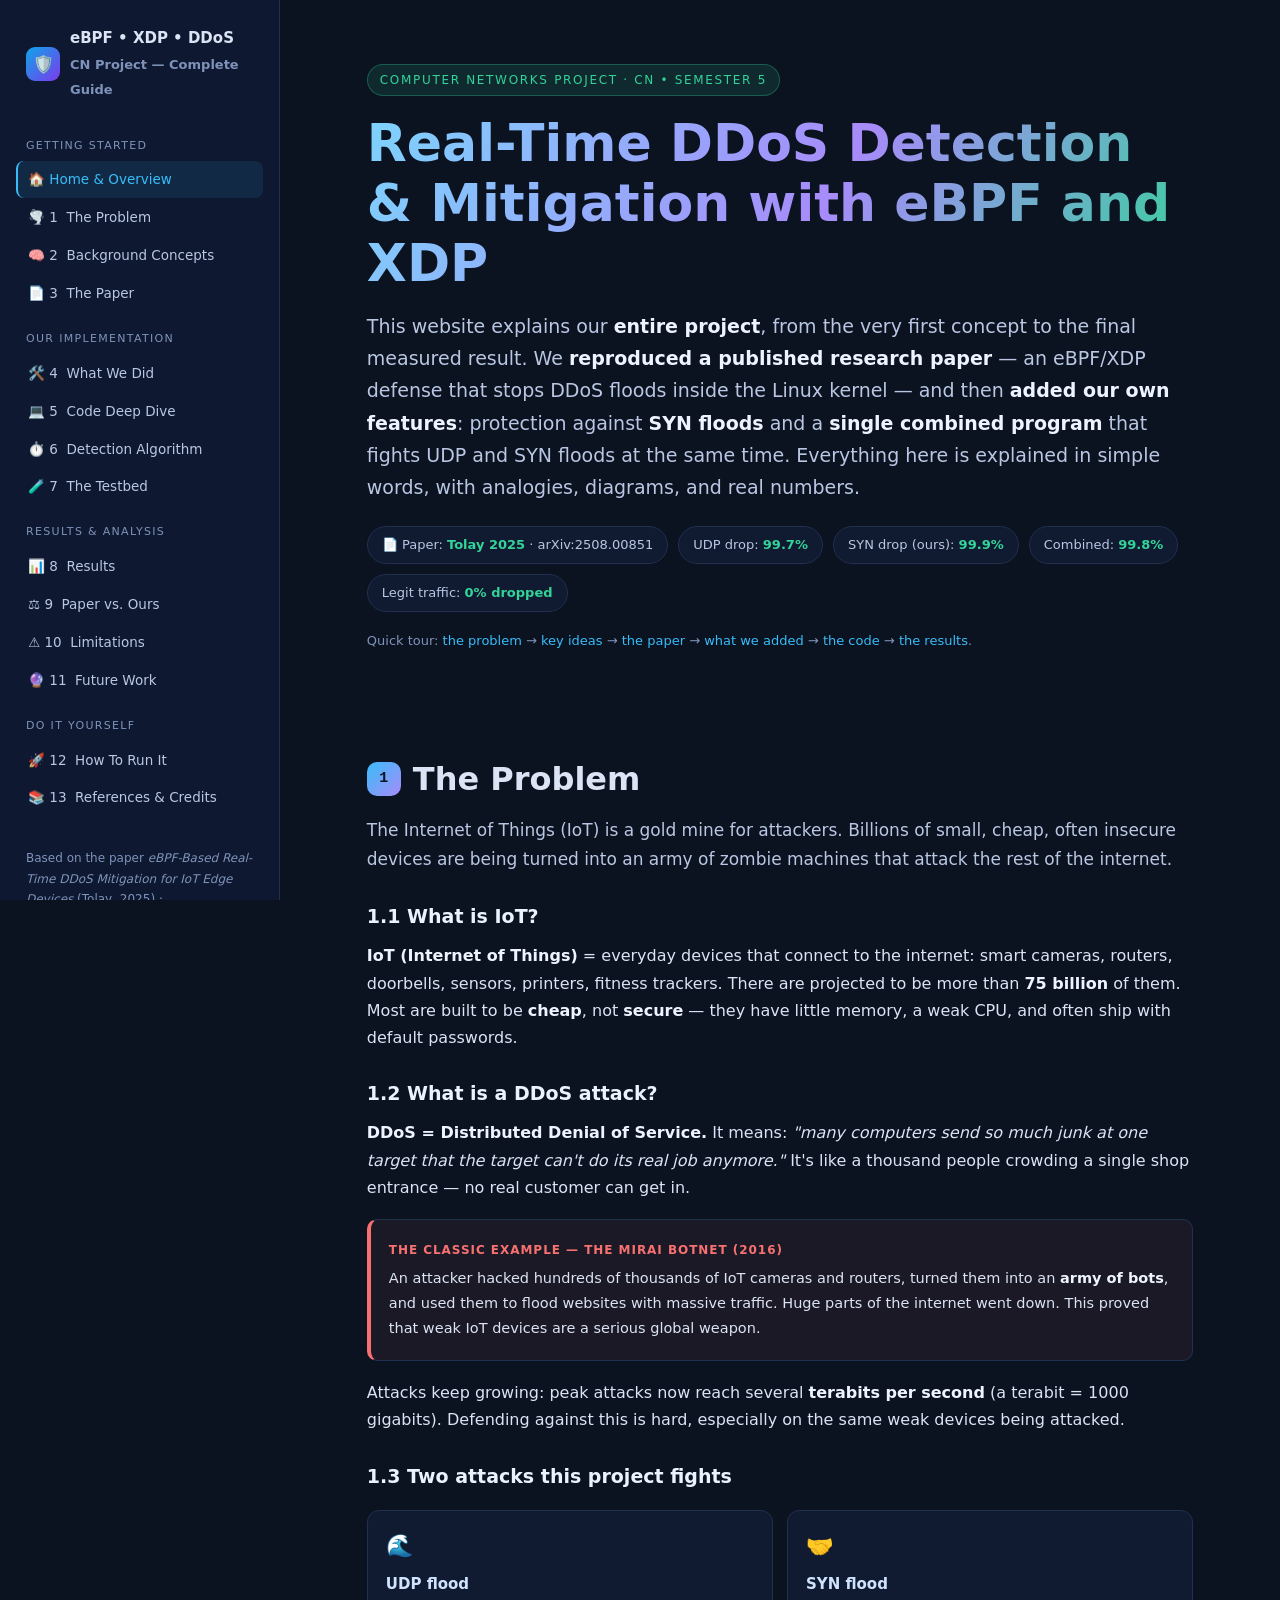
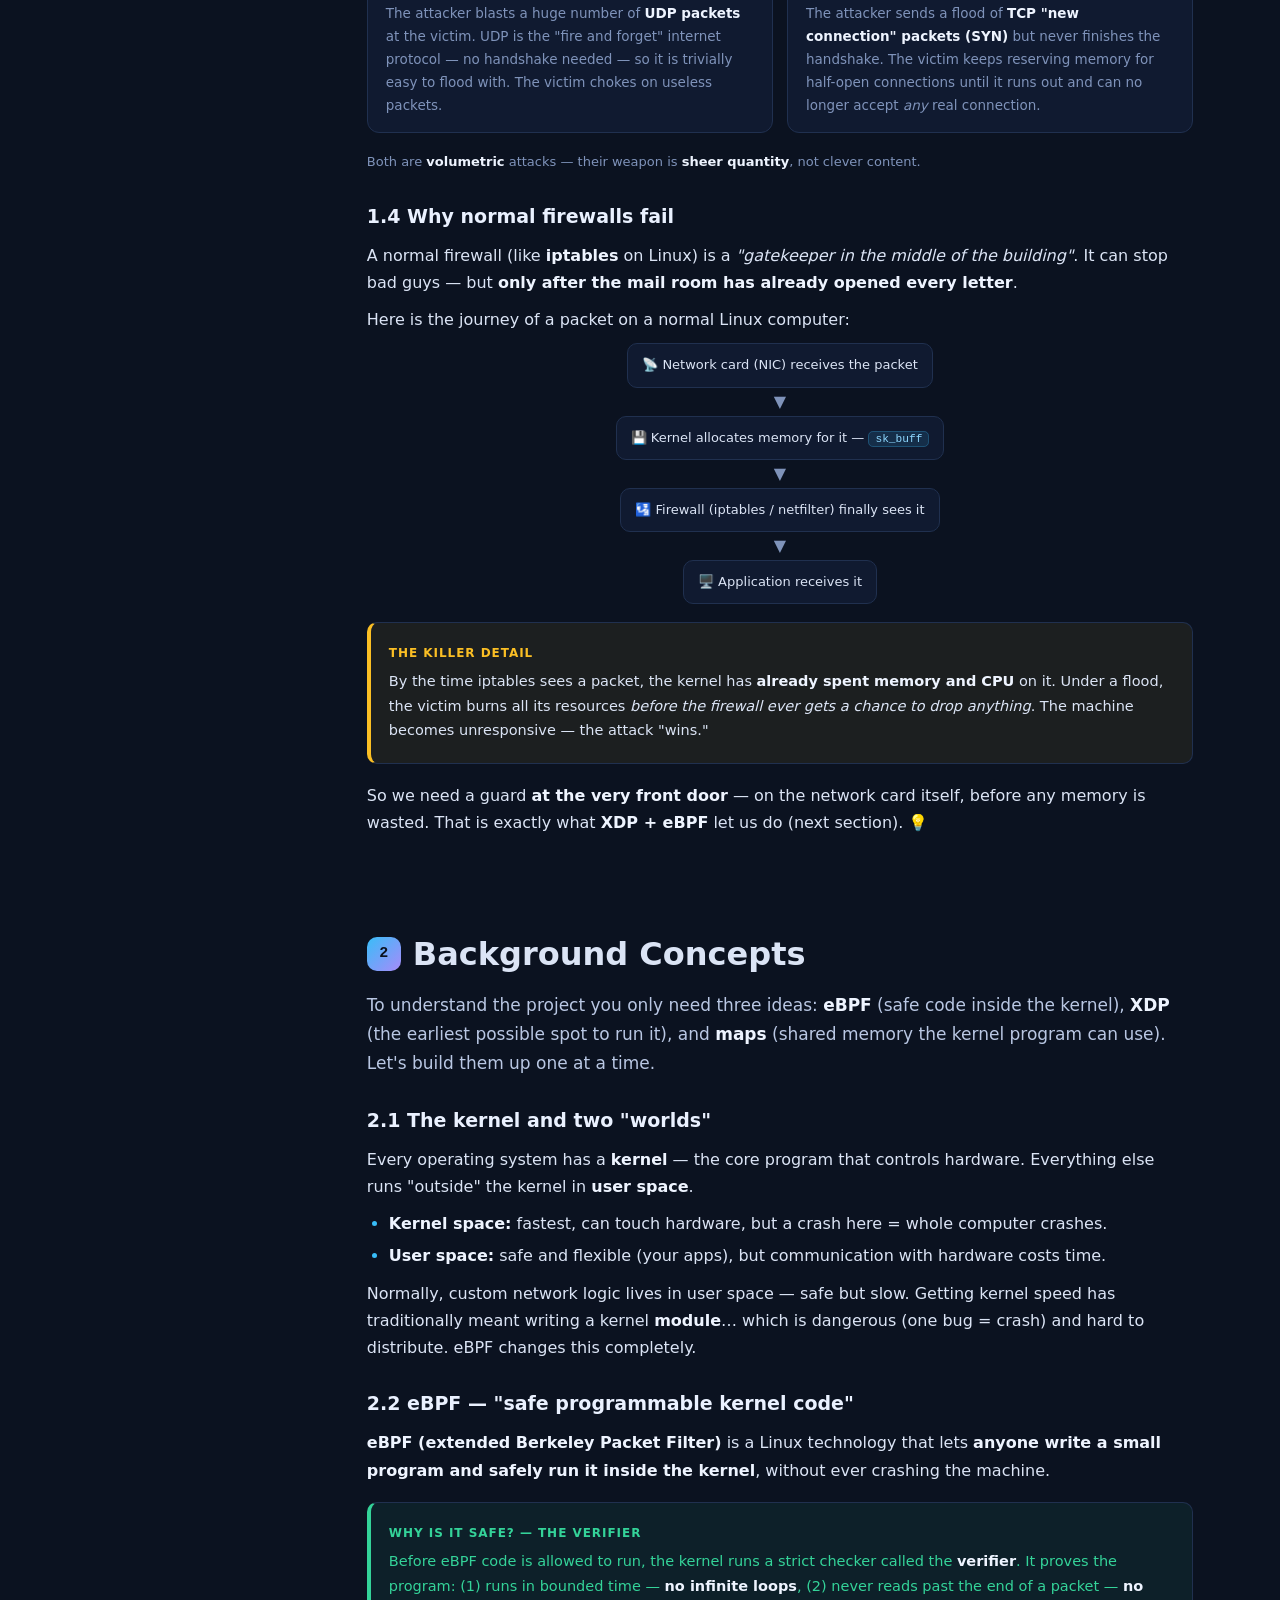
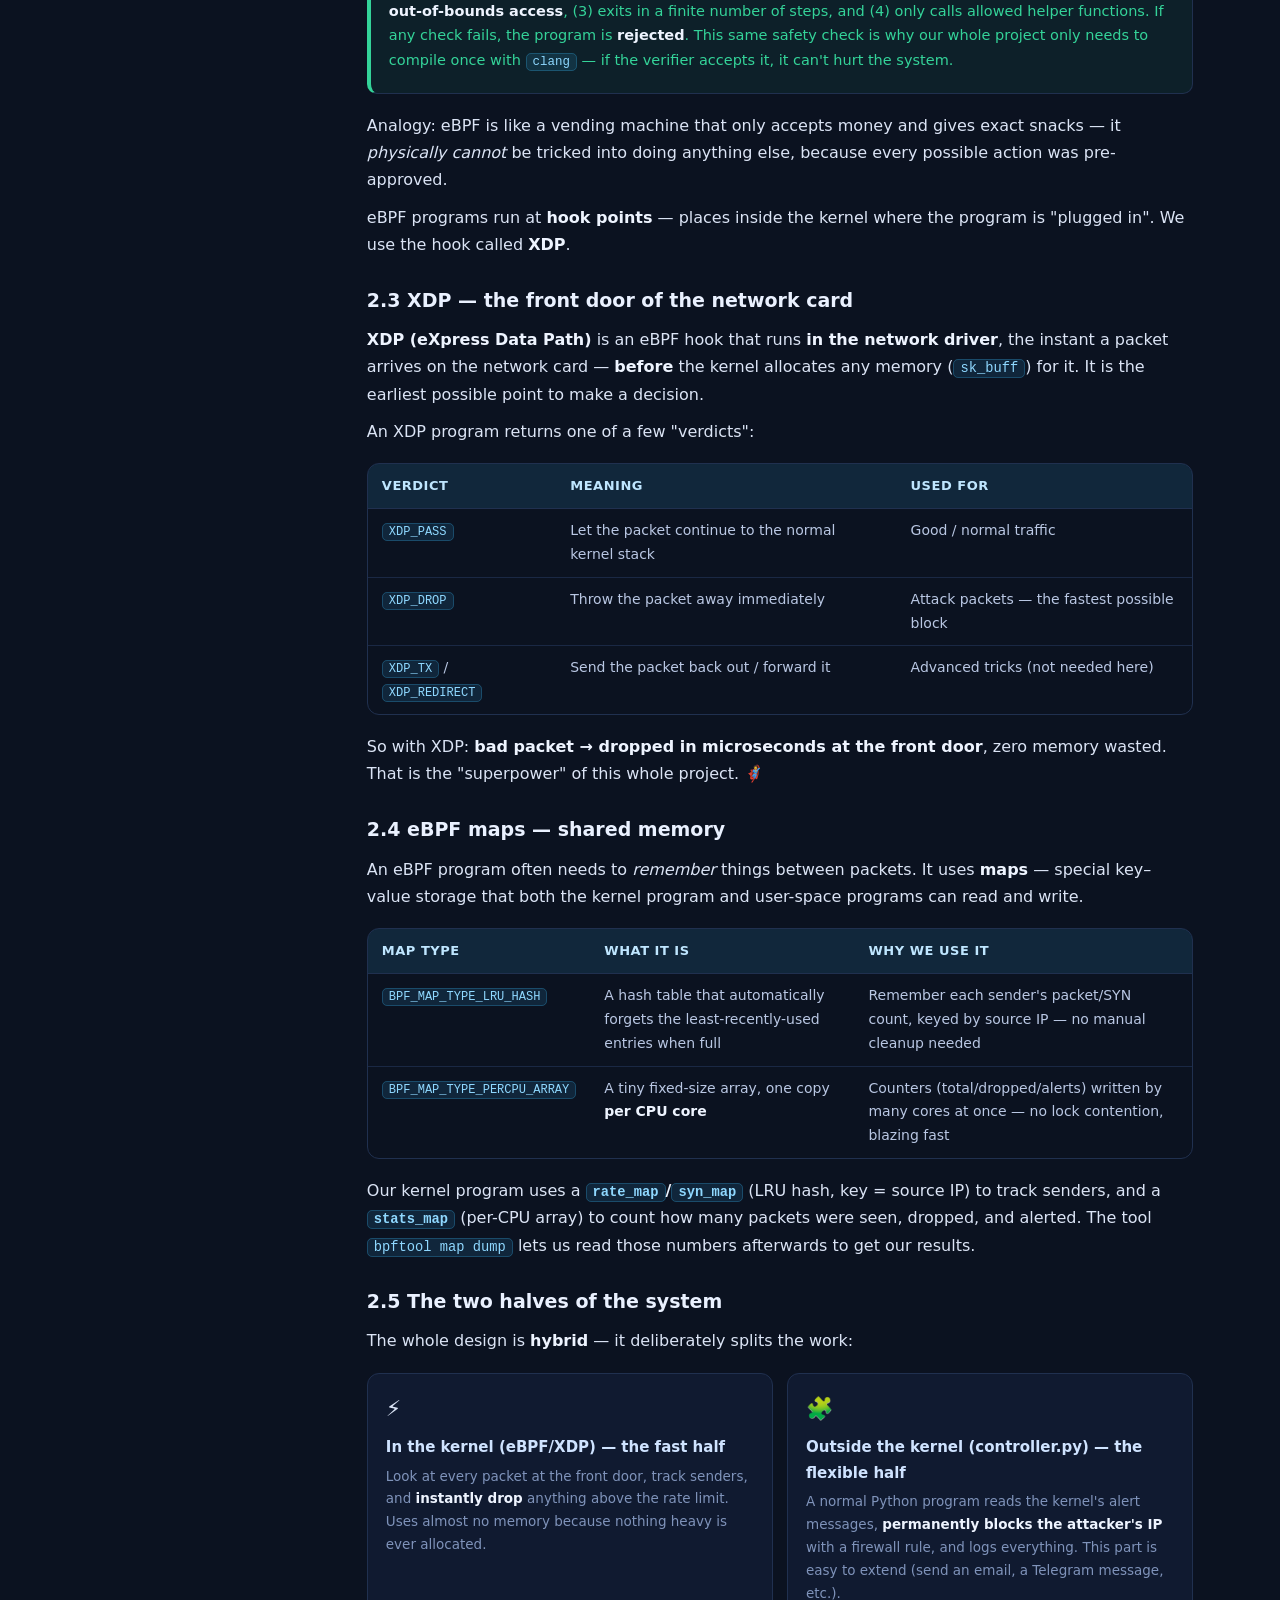
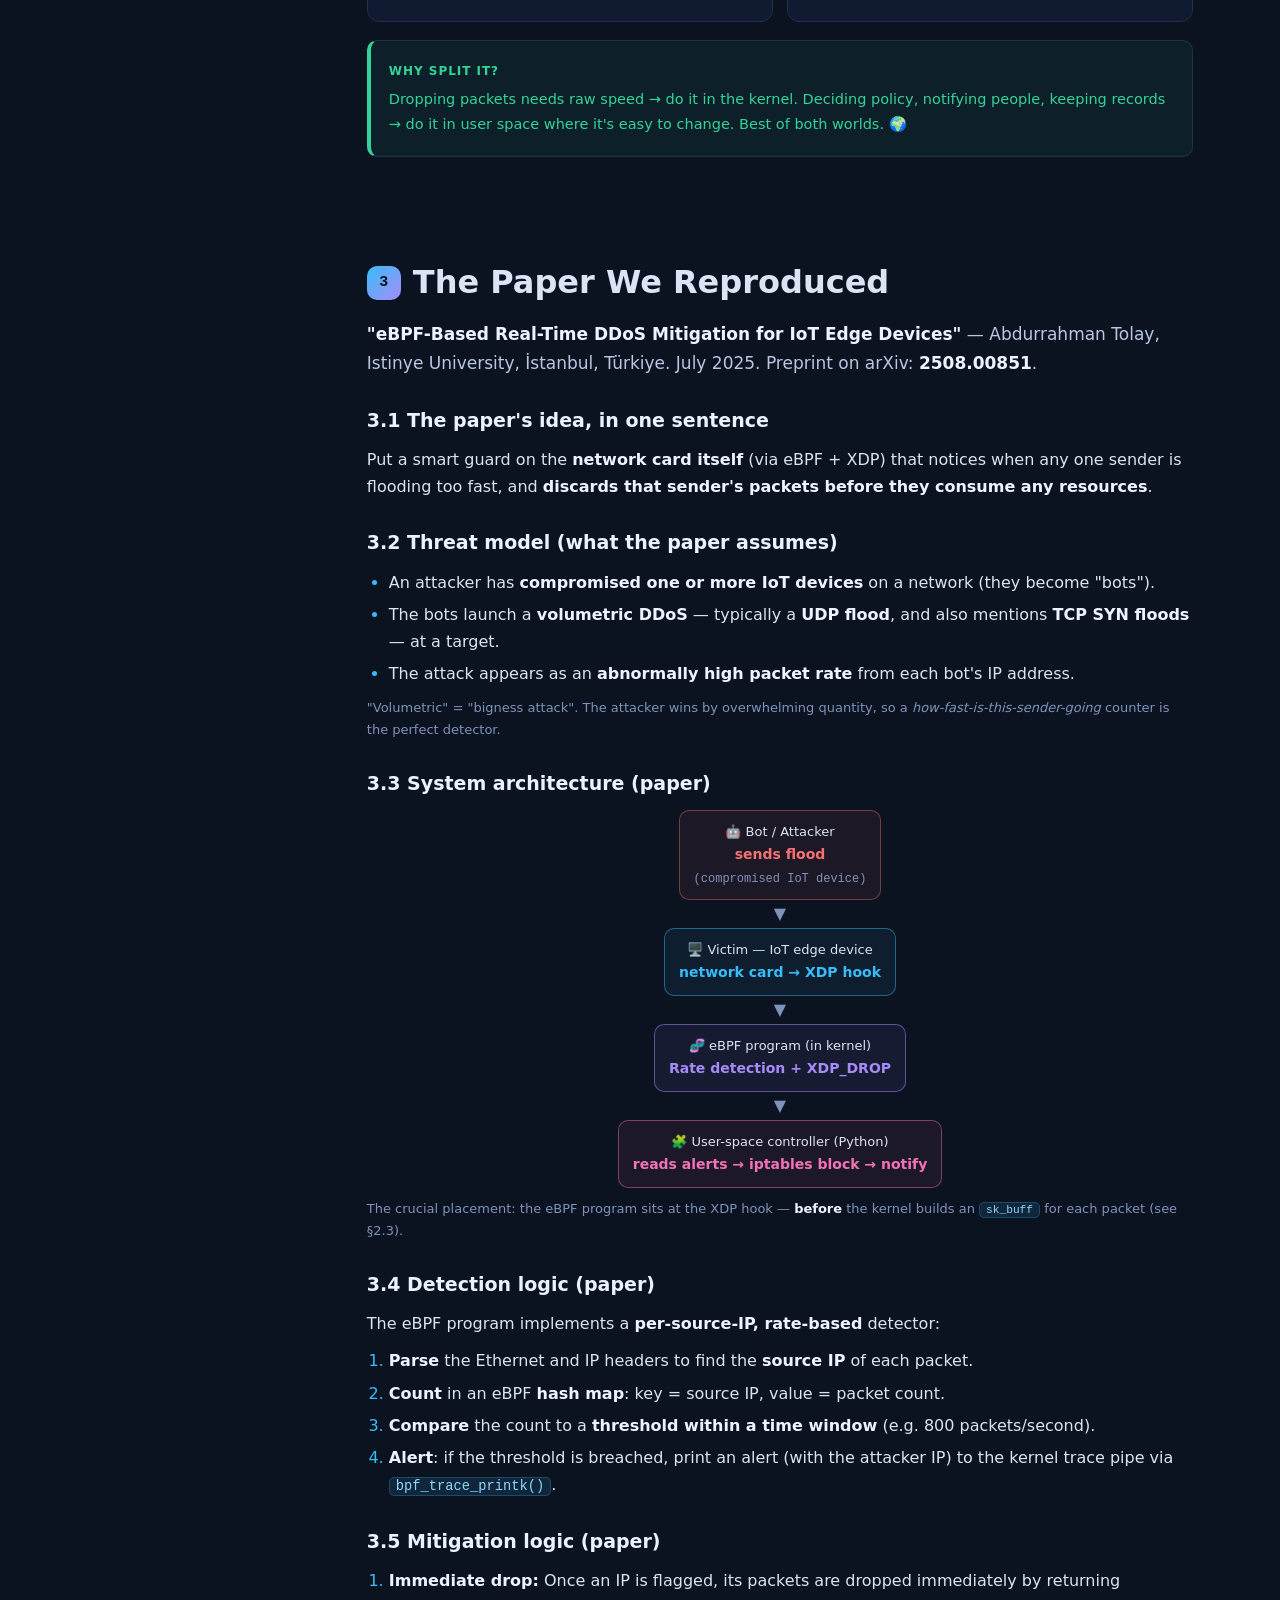
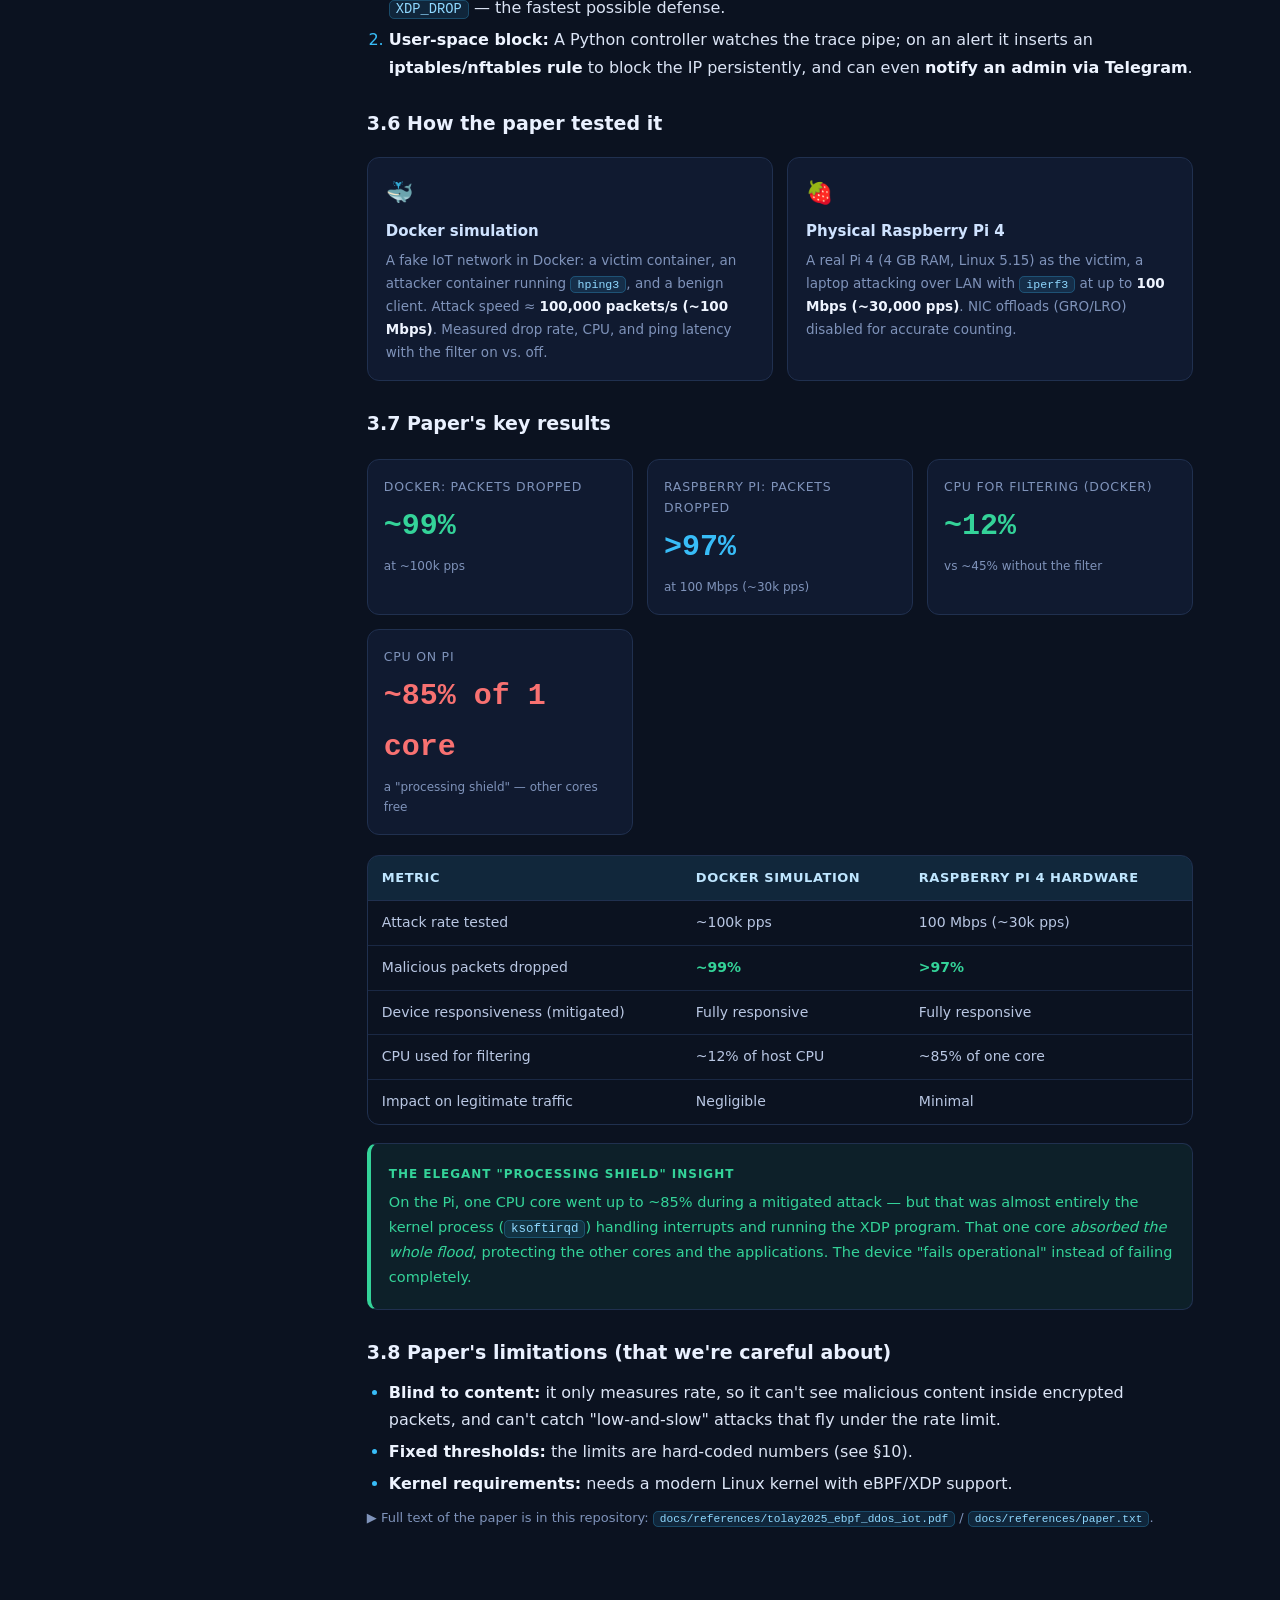
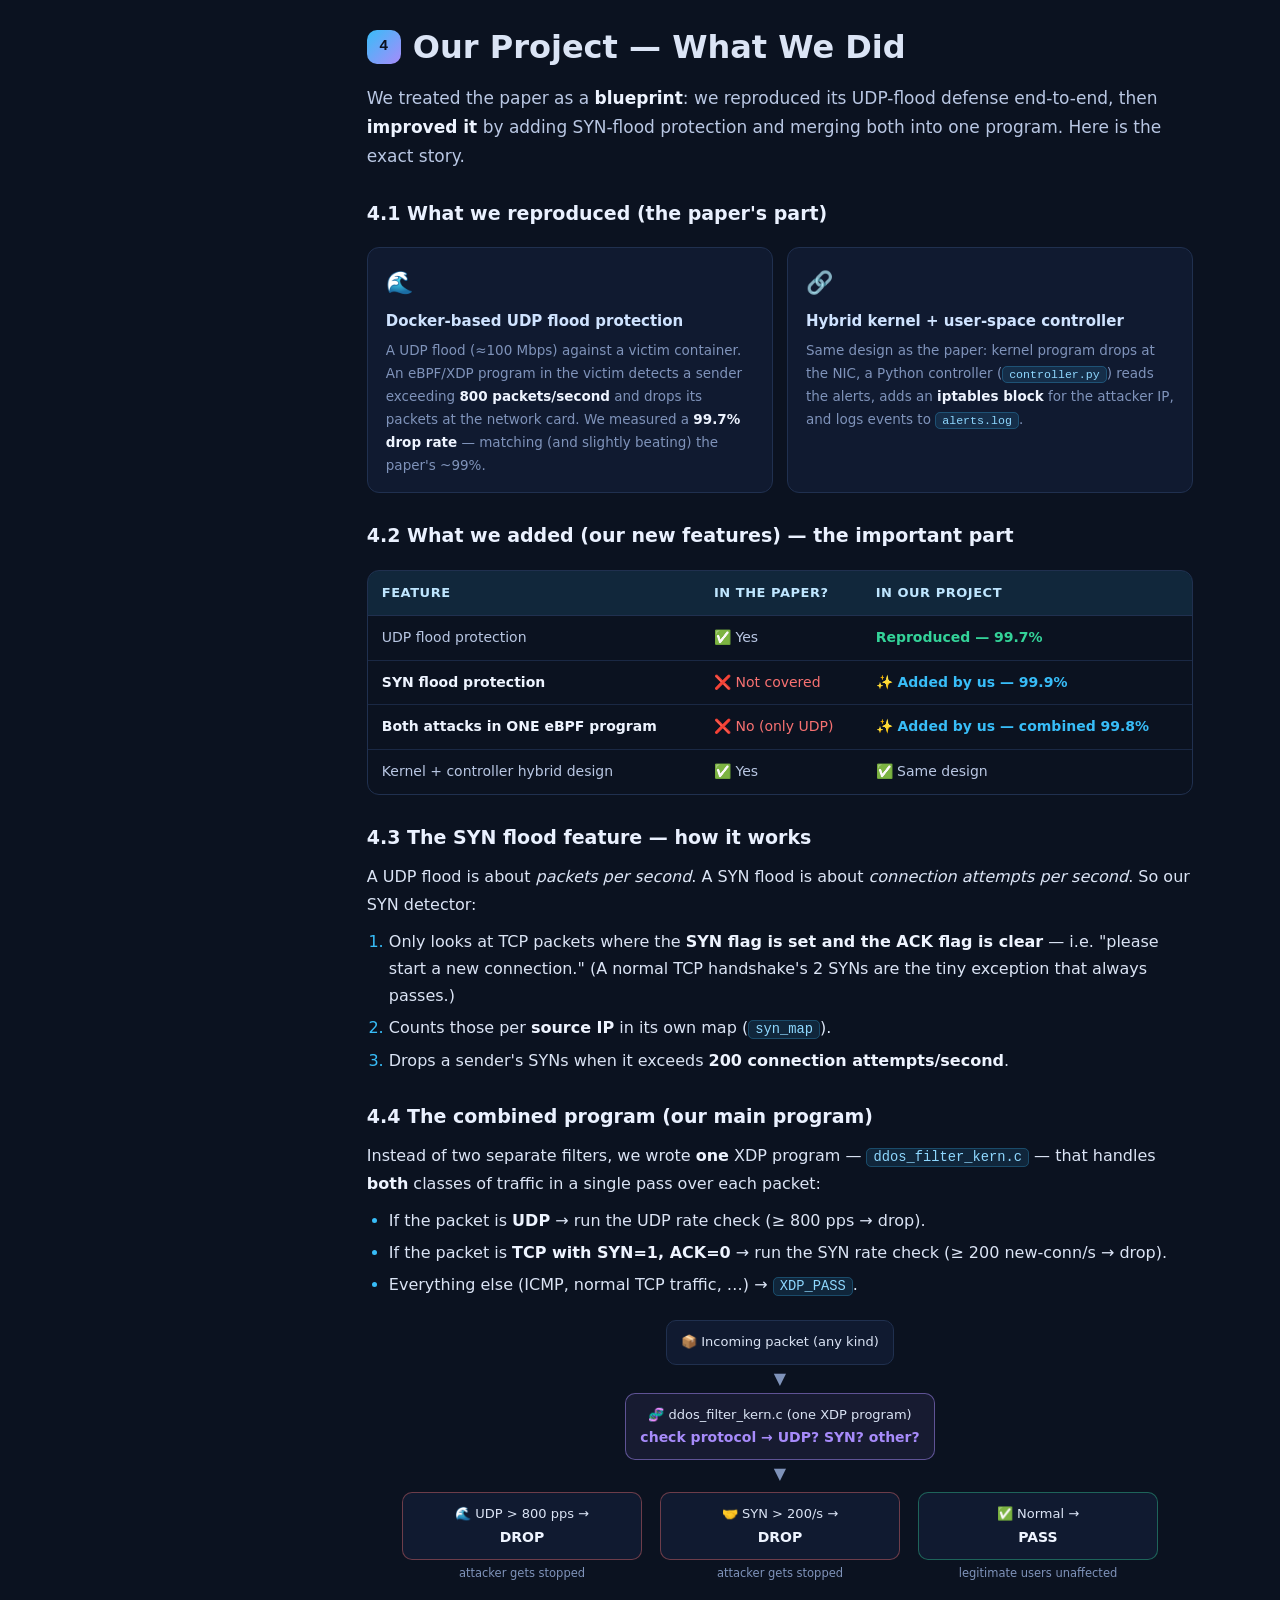
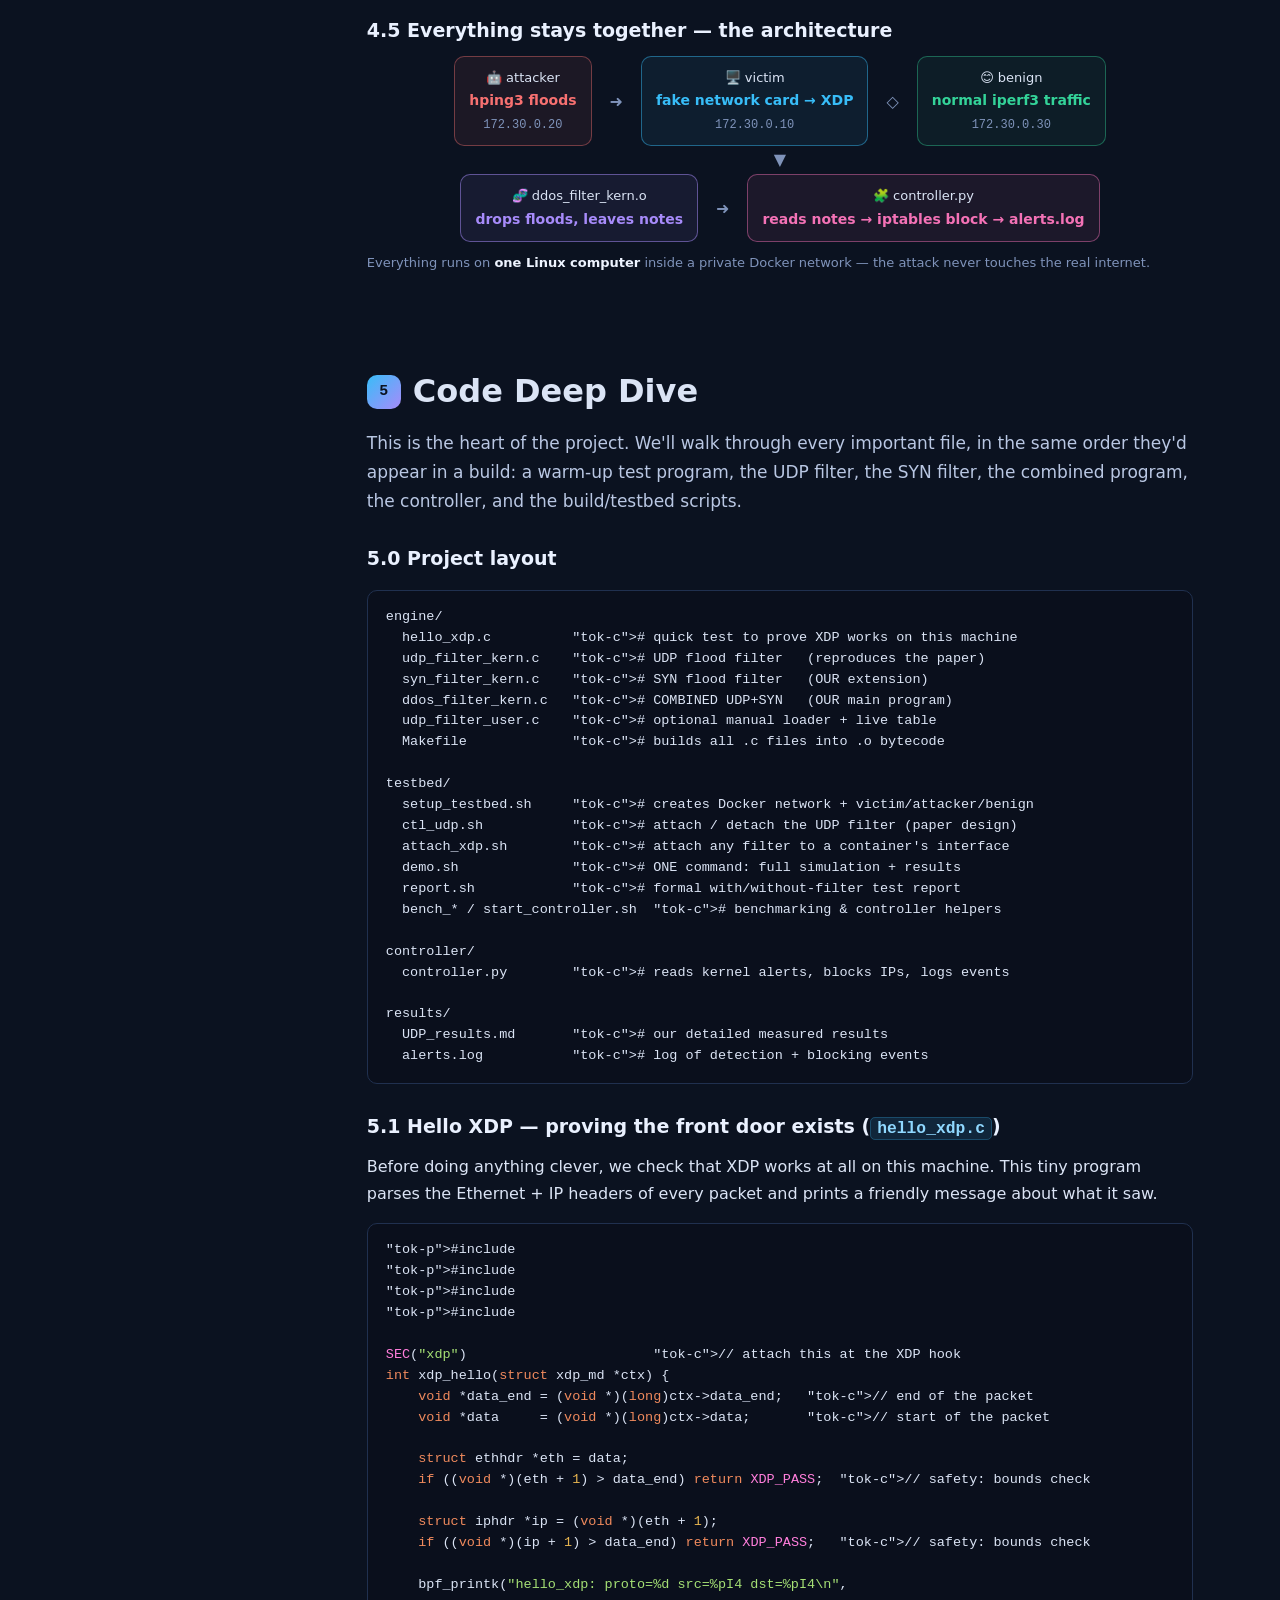
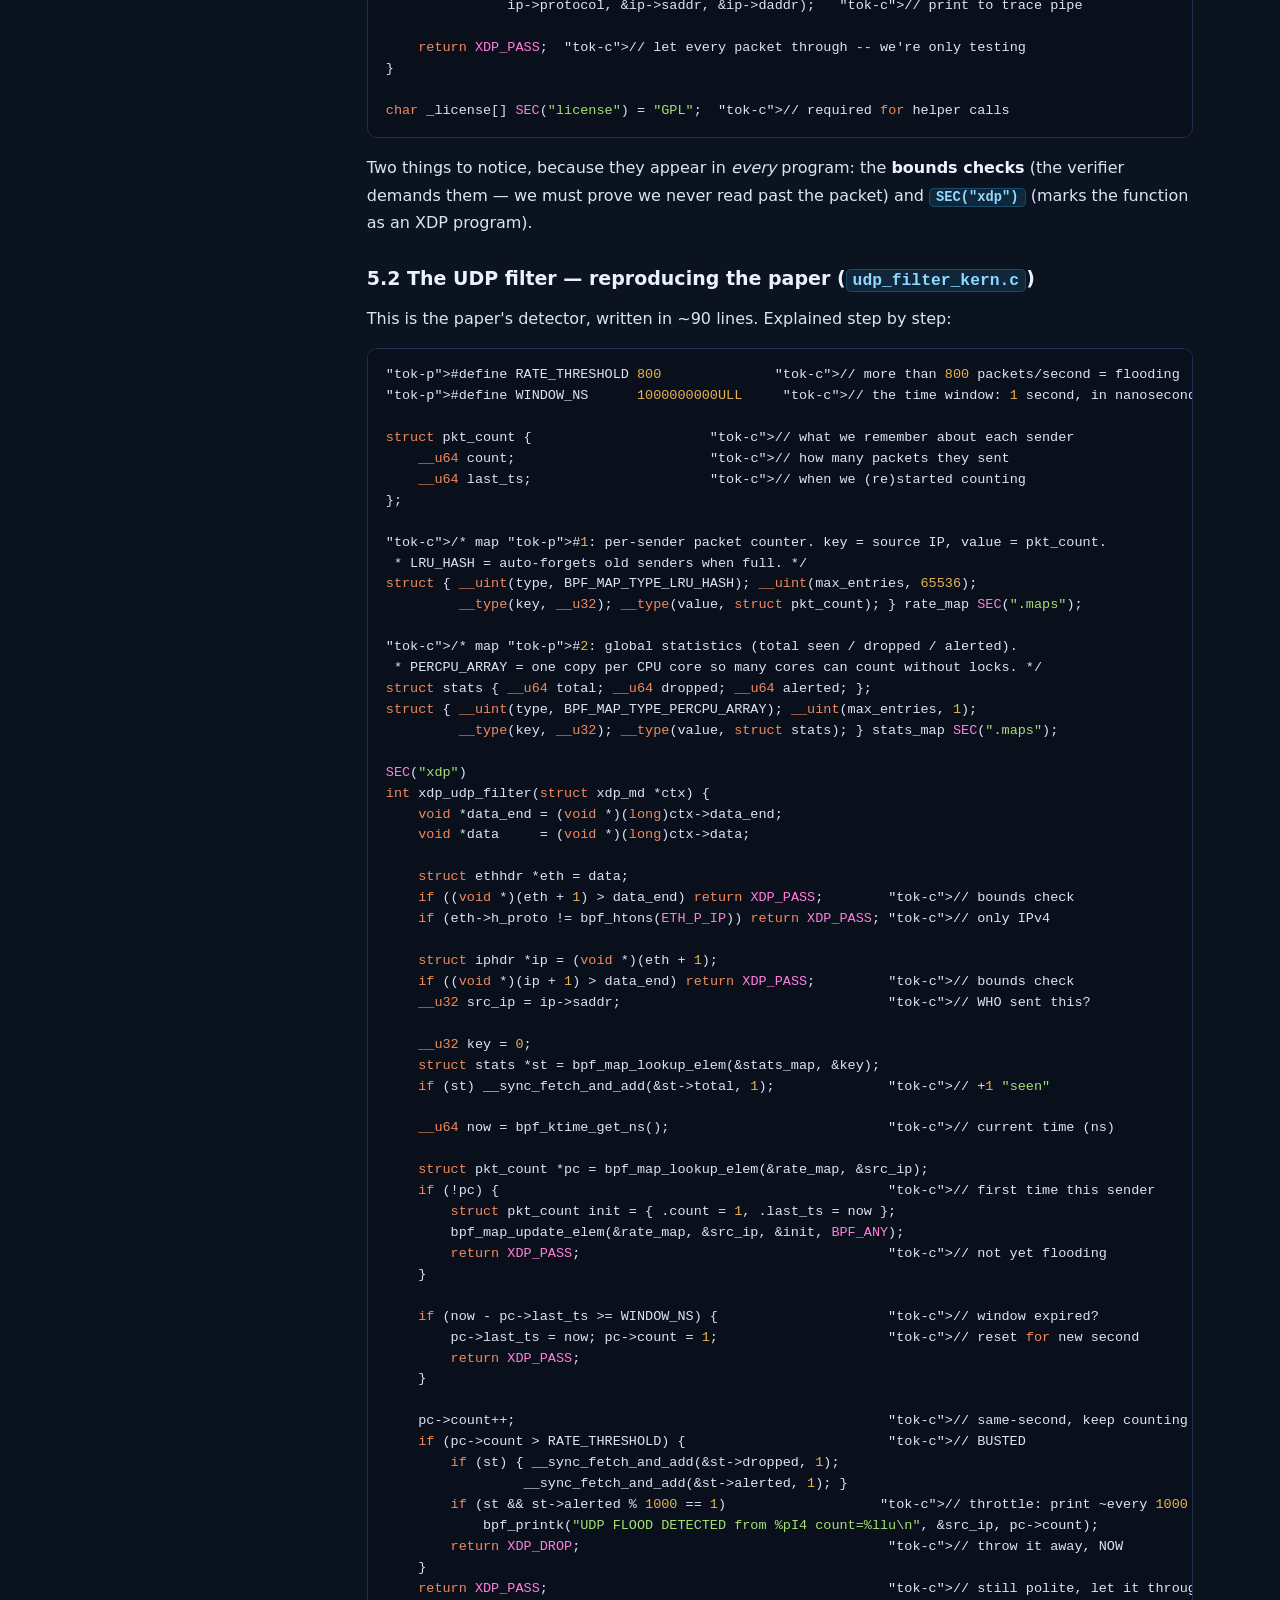
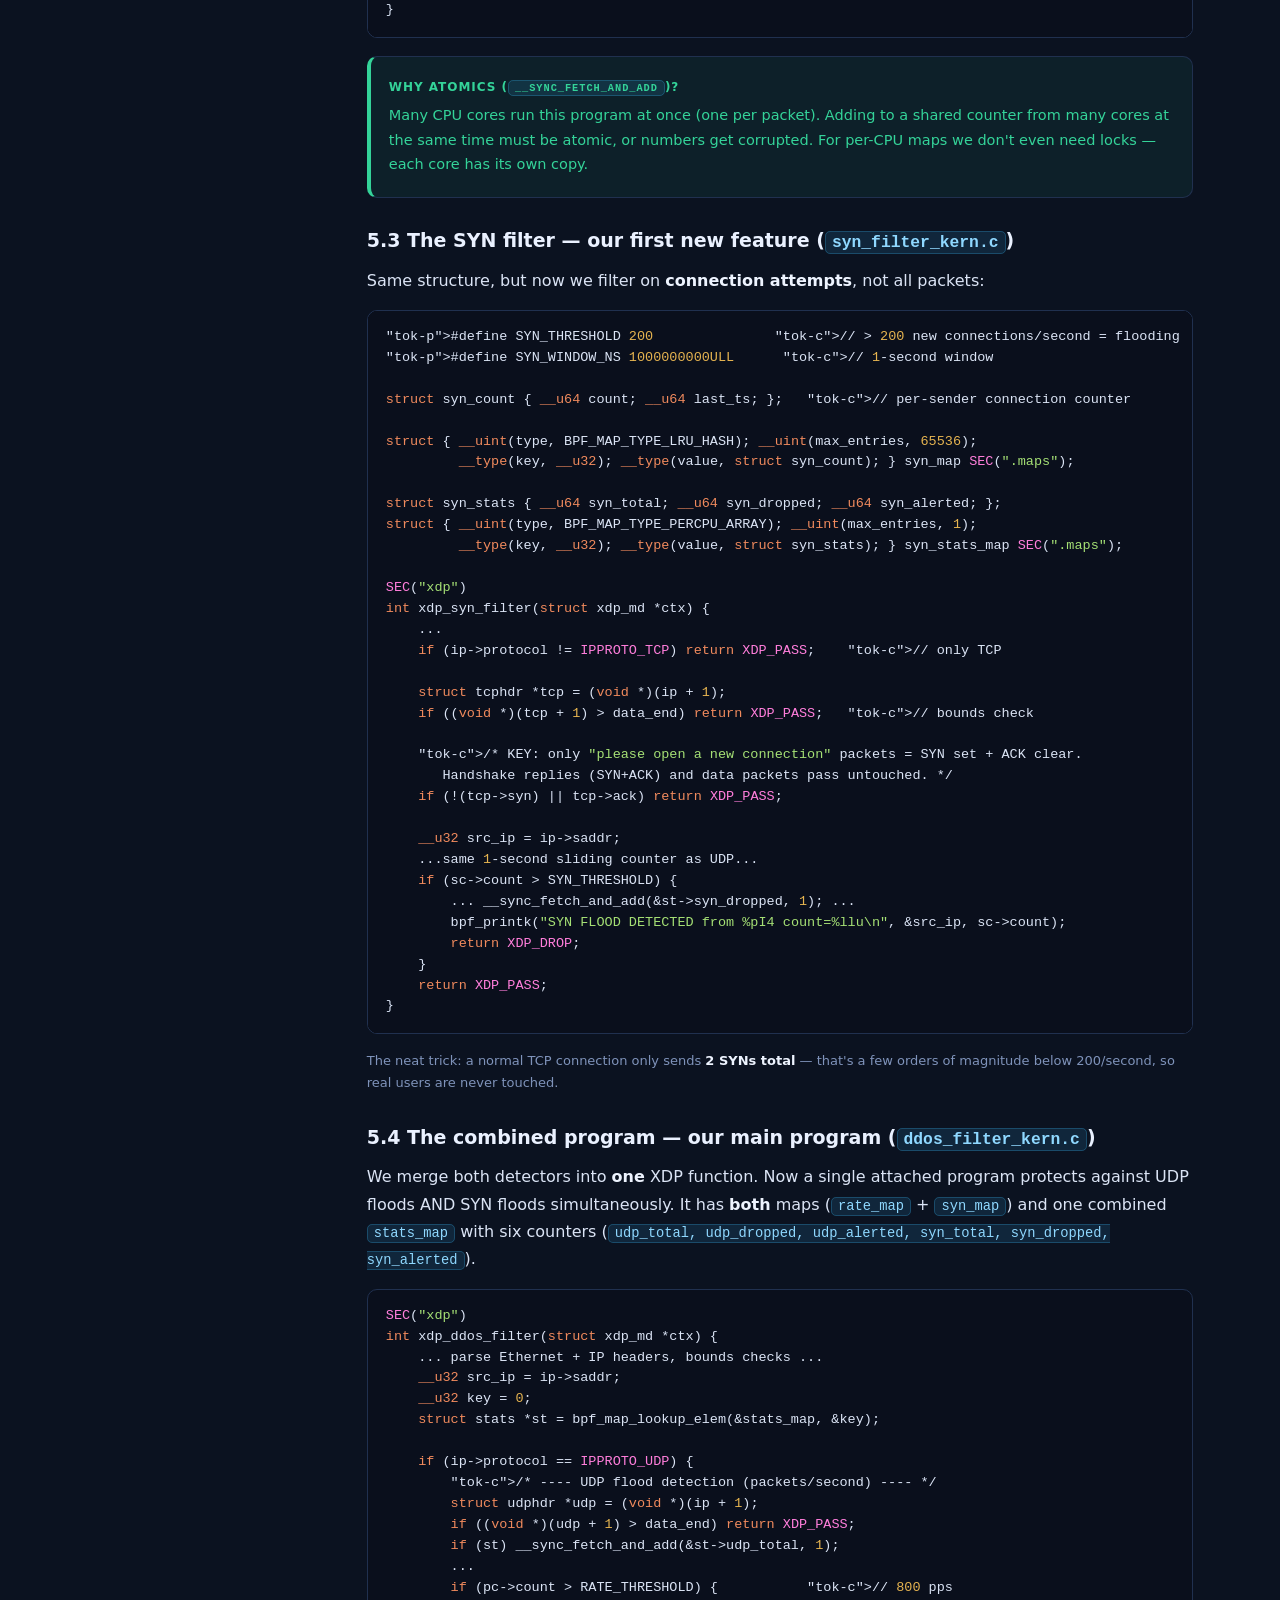
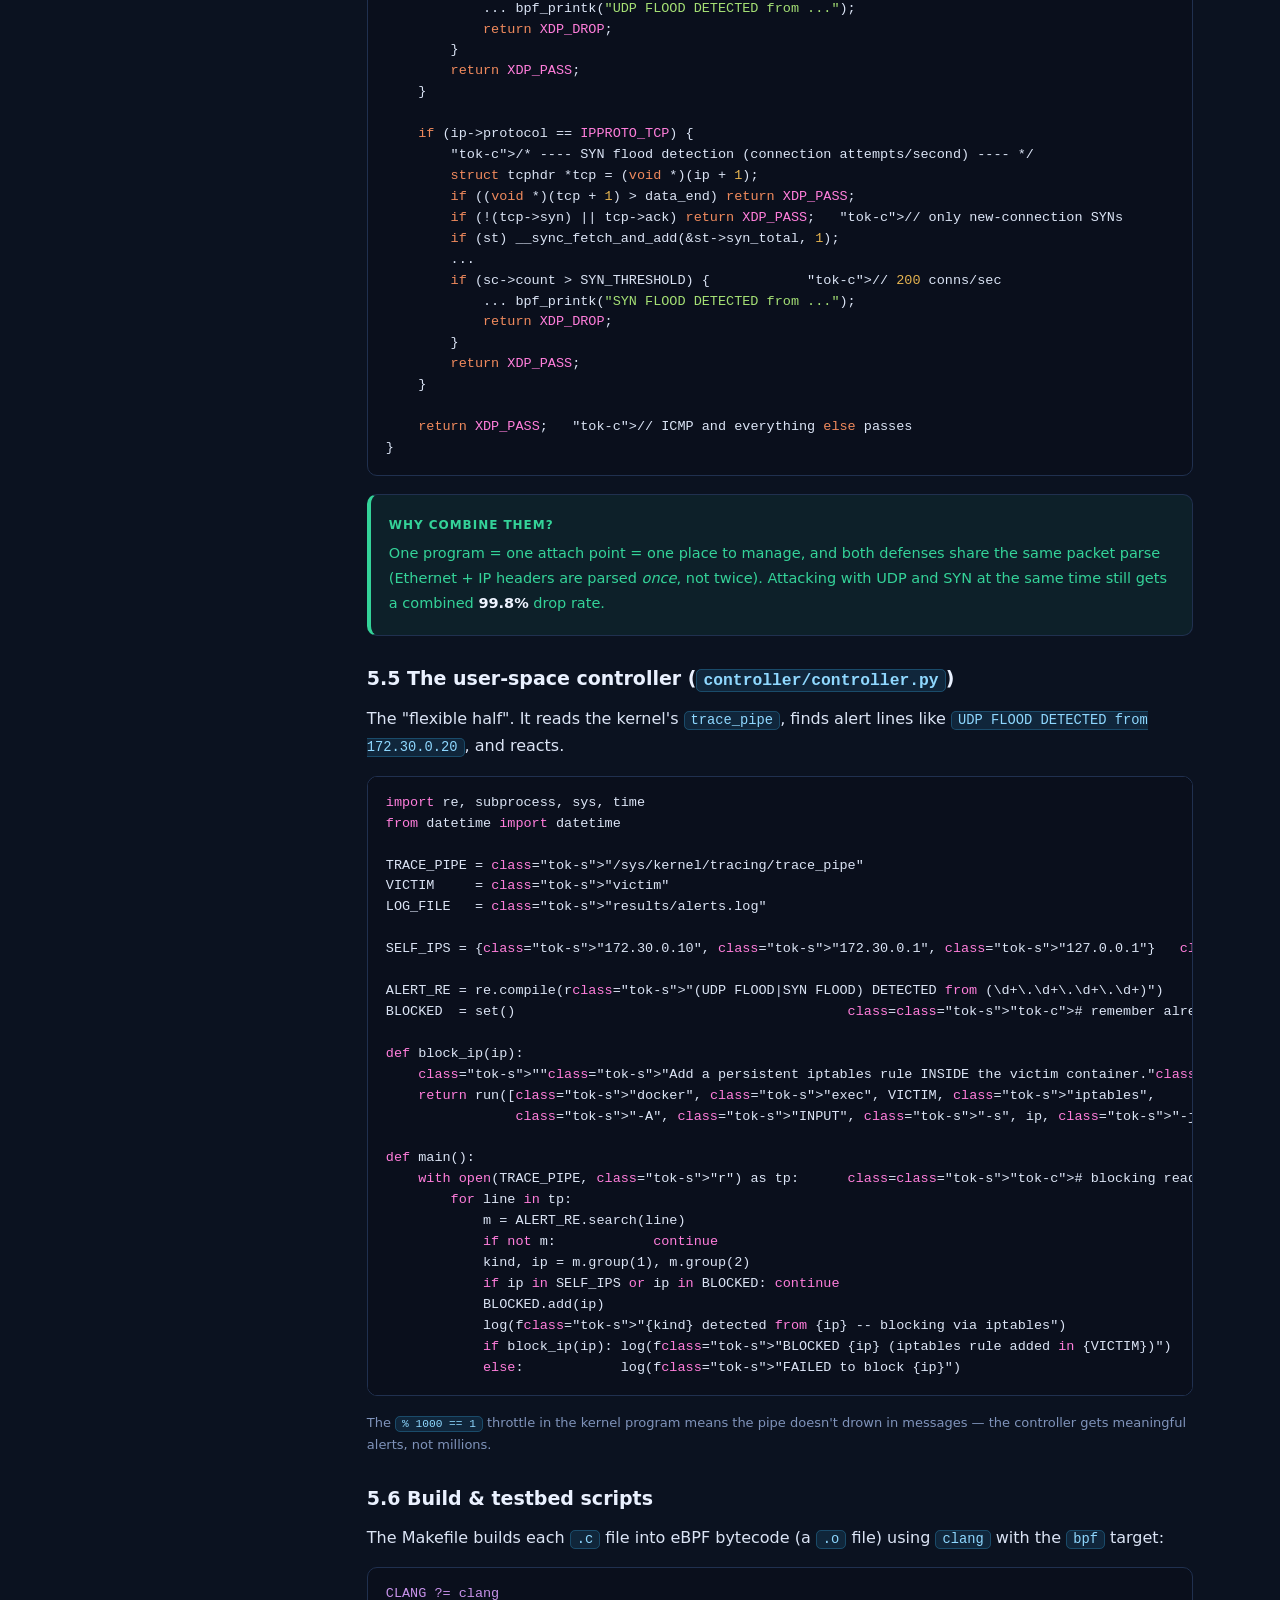
==== commit 0e5459d1: "Reorganize repo: docs/ for documentation, engine/ for the eBPF core" ====
--- a/website/index.html
+++ b/website/index.html
@@ -418,7 +418,7 @@
         <li><b>Kernel requirements:</b> needs a modern Linux kernel with eBPF/XDP support.</li>
       </ul>
       <p class="small">
-        ▶ Full text of the paper is in this repository: <span class="inline-code">tolay2025_ebpf_ddos_iot.pdf</span> / <span class="inline-code">paper.txt</span>.
+        ▶ Full text of the paper is in this repository: <span class="inline-code">docs/references/tolay2025_ebpf_ddos_iot.pdf</span> / <span class="inline-code">docs/references/paper.txt</span>.
       </p>
     </section>
 
@@ -561,7 +561,7 @@
       </p>
 
       <h3>5.0 Project layout</h3>
-      <pre><code data-lang="bash">ebpf/
+      <pre><code data-lang="bash">engine/
   hello_xdp.c          # quick test to prove XDP works on this machine
   udp_filter_kern.c    # UDP flood filter   (reproduces the paper)
   syn_filter_kern.c    # SYN flood filter   (OUR extension)
@@ -1241,7 +1241,7 @@
       <h2><span class="num">12</span> How To Run It Yourself</h2>
       <p class="lead">
         Everything runs on <b>one Linux computer</b> — the attack stays inside a private Docker network,
-        never touching your real internet. Full guide: <span class="inline-code">HOW_TO_RUN.md</span>.
+        never touching your real internet. Full guide: <span class="inline-code">docs/HOW_TO_RUN.md</span>.
       </p>
 
       <h3>12.1 Prerequisites</h3>
@@ -1254,7 +1254,7 @@
 sudo usermod -aG docker $USER    # then log out/in, or run: newgrp docker</code></pre>
 
       <h3>12.2 The easy way — one command</h3>
-      <pre><code data-lang="bash">make -C ebpf            # build the filter programs (first time only)
+      <pre><code data-lang="bash">make -C engine            # build the filter programs (first time only)
 sudo bash testbed/demo.sh   # network + filter + controller + both attacks + results</code></pre>
       <p>Expected output (important numbers):</p>
       <pre><code data-lang="bash">    UDP: seen=1673607 dropped=1666407  drop_rate=99.6%
@@ -1265,11 +1265,11 @@
 
       <h3>12.3 The manual way — to see each part</h3>
       <p><span class="step-num">A</span> Build the filters</p>
-      <pre><code data-lang="bash">make -C ebpf</code></pre>
+      <pre><code data-lang="bash">make -C engine</code></pre>
       <p><span class="step-num">B</span> Create the fake network (victim/attacker/benign)</p>
       <pre><code data-lang="bash">sudo bash testbed/setup_testbed.sh</code></pre>
       <p><span class="step-num">C</span> Attach the combined filter to the victim's network card</p>
-      <pre><code data-lang="bash">sudo docker cp ebpf/ddos_filter_kern.o victim:/tmp/ddos_filter_kern.o
+      <pre><code data-lang="bash">sudo docker cp engine/ddos_filter_kern.o victim:/tmp/ddos_filter_kern.o
 sudo docker exec victim bash -c '
   BPF=$(ls /usr/lib/linux-tools/*/bpftool 2>/dev/null | head -1)
   rm -rf /sys/fs/bpf/ddos
